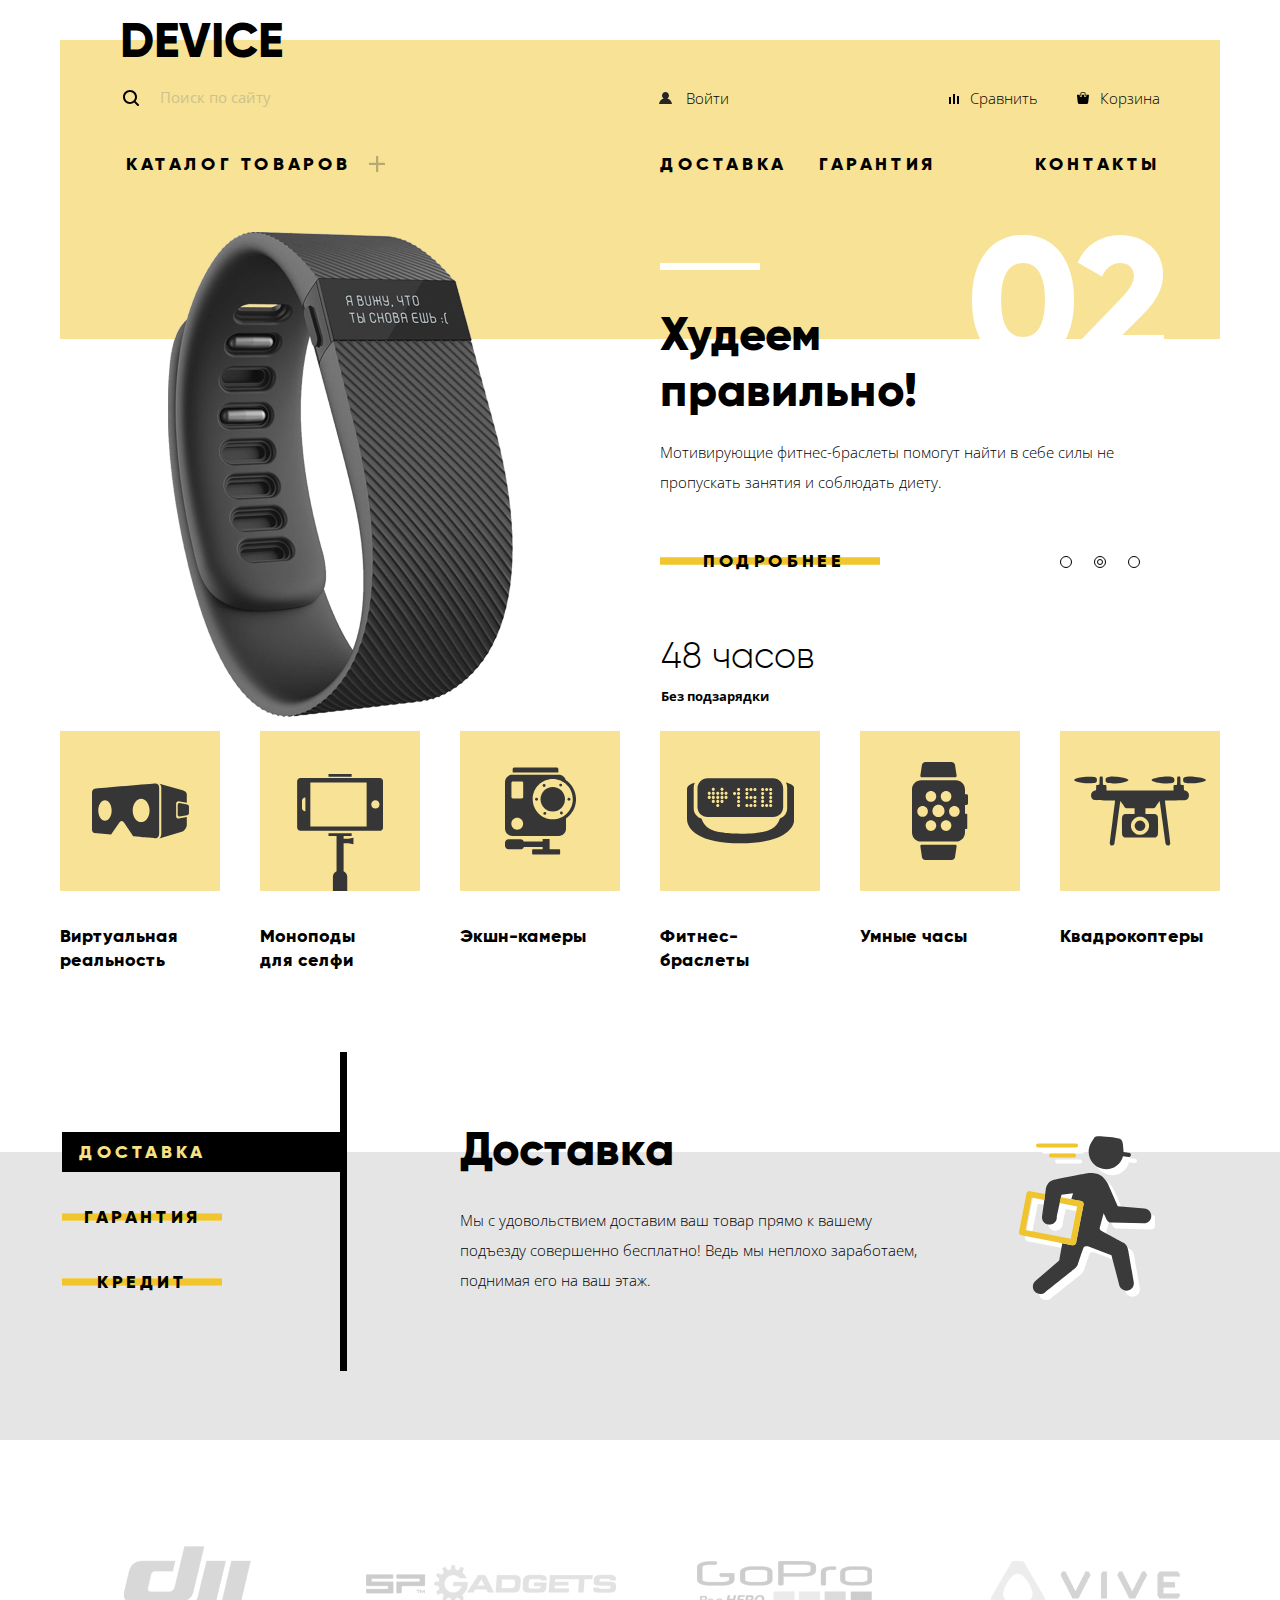
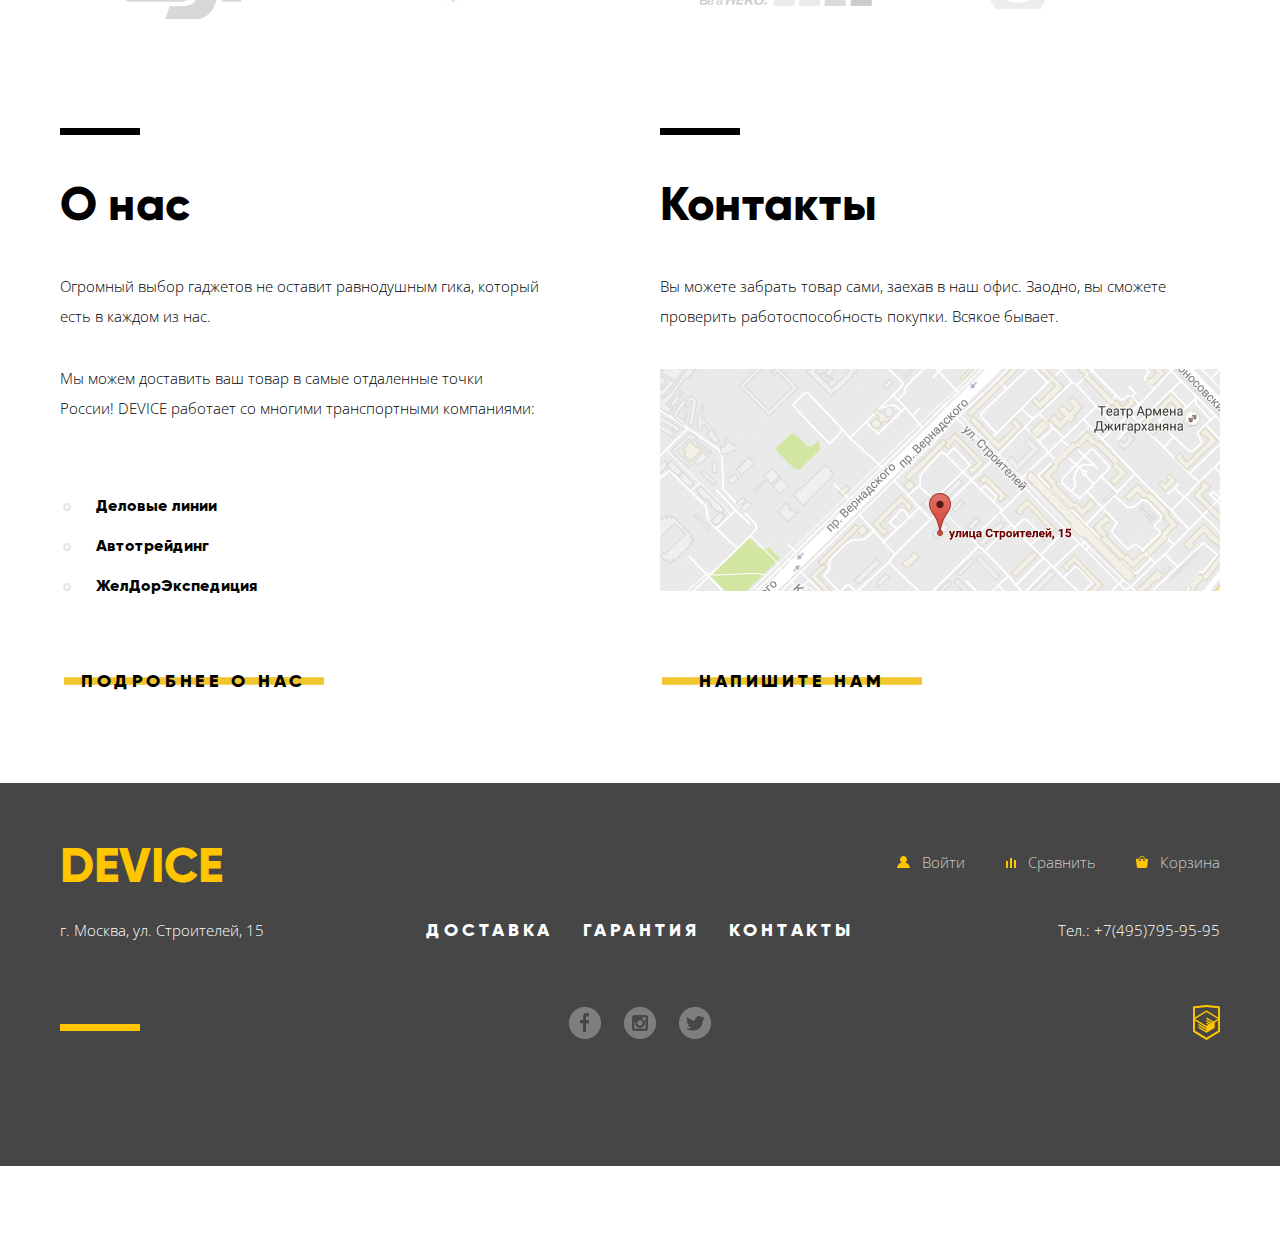
==== index.html @ 601b1e2b "." ====
<!DOCTYPE html>
<html lang="ru">
<head>
  <meta charset="UTF-8">
  <title>Device</title>
  <link href="css/normalize.css" rel="stylesheet">
  <link href="https://fonts.googleapis.com/css?family=Open+Sans:300&amp;subset=cyrillic" rel="stylesheet"> 
  <link href="css/styles.css" rel="stylesheet">
</head>
<body>
  <header class="header">
    <nav class="header-navigation" aria-label="навигация по шапке сайта">
      <span class="header-logo">
        DEVICE
      </span>
      <div class="header-navigation-wrapper">
        <form class="header__search-wrapper" action="https://echo.htmlacademy.ru" method="get">
          <label class="header__search">
            <span class="visually-hidden">Поиск по сайту</span>
            <input type="search" name="search" placeholder="Поиск по сайту">
          </label>
          <button class="header__search-button" type="submit">Найти</button>
        </form>
        <div class="header-navigation-container">
          <ul class="user-navigation">
            <li class="login-link user-link">
              <a href="#">Войти</a>
            </li>
          </ul>
          <div class="header-options-wrapper">
            <a class="compare" href="#">Сравнить</a>
            <a class="user-cart" href="#">Корзина</a>
          </div>
        </div>
      </div>
      <div class="header-options">
        <div class="header-catalog">
          <button class="header-catalog__caption">каталог товаров</button>
          <div class="header-catalog__list-wrapper">
            <ul class="header-catalog__list">
              <li class="header-catalog__item">
                <a href="#">Виртуальная реальность</a>
              </li>
              <li class="header-catalog__item">
                <a href="catalog.html">Моноподы для селфи</a>
              </li>
              <li class="header-catalog__item">
                <a href="#">Экшн-камеры</a>
              </li>
              <li class="header-catalog__item">
                <a href="#">Фитнесс-браслеты</a>
              </li>
              <li class="header-catalog__item">
                <a href="#">Умные часы</a>
              </li>
              <li class="header-catalog__item">
                <a href="#"><span class="empty-space">empty space</span></a>
              </li>
              <li class="header-catalog__item">
                <a href="#">Квадрокоптеры</a>
              </li>
            </ul>
          </div>
        </div>
        <div class="header-links-wrapper">
          <a class="delivery header-link" href="#">доставка</a>
          <div class="header-links-add-wrapper">
            <a class="warranty header-link" href="#">гарантия</a>
            <a class="header-contacts header-link" href="#">контакты</a>
          </div>
        </div>
      </div>
    </nav>
  </header>
  <main>
    <h1 class="visually-hidden">DEVICE shop</h1>
    <section class="slide-section">
      <h2 class="visually-hidden">Топ товары</h2>
      <div class="slide-wrapper slide_hidden">
        <div class="slide__image-wrapper">
          <img class="slide__image" src="img/sliders/slider-1.png" width="384" height="486" alt="селфи палка"> 
        </div>
        <div class="slide__content-wrapper">
          <span class="slide__count">01</span>
          <span class="slide__caption">Делай селфи,<br>как Бен Стиллер!</span>
          <p class="slide__description">
            Самая длинная палка для селфи доступна в нашем магазине.
            Восемь (Восемь, Карл!) метров длиной и весом всего 5 килограмм.
          </p>
          <div class="slide__buttons-wrapper">
            <div class="slide__option-button-wrapper">
              <a class="slide__option-button button" href="#">подробнее</a>
            </div>
            <div class="slide__change-buttons-wrapper">
              <button class="slide__change-button_active" type="button">
                <span class="visually-hidden">1 слайд</span>
              </button>
              <button class="slide__change-button" type="button">
                <span class="visually-hidden">2 слайд</span>
              </button>
              <button class="slide__change-button" type="button">
                <span class="visually-hidden">3 слайд</span>
              </button>
            </div>
          </div>
          <table class="slide__details">
            <tr><td>8,5 м</td><td>5 кг</td><td>Карбон</td></tr>
            <tr><th>Длина палки</th><th>Вес палки</th><th>Материал</th></tr>
          </table>
        </div>
      </div>
      <div class="slide-wrapper">
        <div class="slide__image-wrapper">
          <img class="slide__image" src="img/sliders/slider-2.png" width="345" height="485" alt="фитнесс-браслет"> 
        </div>
        <div class="slide__content-wrapper">
          <span class="slide__count">02</span>
          <span class="slide__caption">Худеем<br>правильно!</span>
          <p class="slide__description">
            Мотивирующие фитнес-браслеты помогут найти в себе силы 
            не пропускать занятия и соблюдать диету.
          </p>
          <div class="slide__buttons-wrapper">
              <div class="slide__option-button-wrapper">
                <a class="slide__option-button button" href="#">подробнее</a>
              </div>
              <div class="slide__change-buttons-wrapper">
                <button class="slide__change-button" type="button"></button>
                <button class="slide__change-button_active" type="button"></button>
                <button class="slide__change-button" type="button"></button>
              </div>
            </div>
          <table class="slide__details">
            <tr><td>48 часов</td></tr>
            <tr><th>Без подзарядки</th></tr>
          </table>
        </div>
      </div>
      <div class="slide-wrapper slide_hidden">
        <div class="slide__image-wrapper">
          <img class="slide__image" src="img/sliders/slider-3.png" width="526" height="334" alt="квадрокоптер"> 
        </div>
        <div class="slide__content-wrapper">
          <span class="slide__count">03</span>
          <span class="slide__caption">Порхает как бабочка жалит как пчела!</span>
          <p class="slide__description">
            Этот обычный, на первый взгляд, квадрокоптер оснащен 
            мощным лазером, замаскированным под стандартную камеру.
          </p>
          <div class="slide__buttons-wrapper">
            <div class="slide__option-button-wrapper">
              <a class="slide__option-button button" href="#">подробнее</a>
            </div>
            <div class="slide__change-buttons-wrapper">
              <button class="slide__change-button" type="button"></button>
              <button class="slide__change-button" type="button"></button>
              <button class="slide__change-button_active" type="button"></button>
            </div>
          </div>
          <table class="slide__details">
          <tr><td>800 м</td><td>50 м</td></tr>
          <tr><th>Дальность полета</th><th>Радиус поражения</th></tr>
          </table>
        </div>
      </div>
    </section>
    <section class="main-catalog">
      <h2 class="visually-hidden">Каталог товаров</h2>
      <ul class="main-catalog__list">
        <li class="main-catalog__item">
          <a href="#">
            <div class="main-catalog__item-wrapper">
              <img class="item__image" src="img/catalog-items/popular-1.svg" width="97" height="55" alt="VR">
            </div>
            <p class="item__description">Виртуальная реальность</p>
          </a>
        </li>
        <li class="main-catalog__item">
          <a href="#">
            <div class="main-catalog__item-wrapper">
              <img class="item__image" src="img/catalog-items/popular-2.svg" width="86" height="117" alt="Моноподы">
            </div>
            <p class="item__description">Моноподы<br>для селфи</p>
          </a>
        </li>
        <li class="main-catalog__item">
          <a href="#">
            <div class="main-catalog__item-wrapper">
              <img class="item__image" src="img/catalog-items/popular-3.svg" width="71" height="87" alt="Экшн-камеры">
            </div>
            <p class="item__description">Экшн-камеры</p>
          </a>
        </li>
        <li class="main-catalog__item">
          <a href="#">
            <div class="main-catalog__item-wrapper">
              <img class="item__image" src="img/catalog-items/popular-4.svg" width="107" height="65" alt="Фитнесс-браслеты">
            </div>
            <p class="item__description">Фитнес-браслеты</p>
          </a>
        </li>
        <li class="main-catalog__item">
          <a href="#">
            <div class="main-catalog__item-wrapper">
              <img class="item__image" src="img/catalog-items/popular-5.svg" width="56" height="98" alt="Умные часы">
            </div>
            <p class="item__description">Умные часы</p>
          </a>
        </li>
        <li class="main-catalog__item">
          <a href="#">
            <div class="main-catalog__item-wrapper">
              <img class="item__image" src="img/catalog-items/popular-6.svg" width="132" height="69" alt="Квадрокоптеры">
            </div>
            <p class="item__description">Квадрокоптеры</p>
          </a>
        </li>
      </ul>
    </section>
    <div class="service-options-wrapper">
      <div class="service-options">
        <ul class="service-options__list">
          <li>
              <button class="service-option__button service-option__button_active button" type="button">Доставка</button>
          </li>
          <li>
              <button class="service-option__button button" type="button">Гарантия</button>
          </li>
          <li>
              <button class="service-option__button button" type="button">Кредит</button>
          </li>
        </ul>
        <div class="service-option">
          <div class="service-option-text-wrapper">
            <h3>Доставка</h3>
            <p>
              Мы с удовольствием доставим ваш товар прямо к вашему подъезду совершенно бесплатно! Ведь мы неплохо заработаем, поднимая его на ваш этаж.
            </p>
          </div>
          <img class="service-option__image" src="img/icons/delivery.svg" width="136" height="164" alt="logo">
        </div>
      </div>

      <div class="service-options none">
        <ul class="service-options__list">
          <li>
              <button class="service-option__button button" type="button">Доставка</button>
          </li>
          <li>
              <button class="service-option__button service-option__button_active button" type="button">Гарантия</button>
          </li>
          <li>
              <button class="service-option__button button" type="button">Кредит</button>
          </li>
        </ul>
        <div class="service-option">
          <div class="service-option-text-wrapper">
            <h3>Гарантия</h3>
            <p>
              Если из-за возгорания купленного у нас товара у вас сгорит дом — не переживайте, мы выдадим вам новый.
              Товар, не дом, конечно же.
            </p>
          </div>
          <img class="service-option__image" src="img/icons/warranty.svg" width="171" height="194" alt="logo">
        </div>
      </div>

      <div class="service-options none">
        <ul class="service-options__list">
          <li>
              <button class="service-option__button button" type="button">Доставка</button>
          </li>
          <li>
              <button class="service-option__button button" type="button">Гарантия</button>
          </li>
          <li>
              <button class="service-option__button service-option__button_active button" type="button">Кредит</button>
          </li>
        </ul>
        <div class="service-option">
          <div class="service-option-text-wrapper">
            <h3>Кредит</h3>
            <p>
              Залезть в долговую яму стало проще! Кредитные консультанты подберут для вас наиболее выгодные 
              условия кредита. Выгодные для нашего банка, разумеется.
            </p>
          </div>
          <img class="service-option__image" src="img/icons/credit.svg" width="156" height="186" alt="logo">
        </div>
      </div>
    </div>
    <ul class="brands">
      <li class="brands__item">
        <a href="#">
          <img class="brand__image" src="img/brands/logo-1.png" width="260" height="100" alt="dji">
          <img class="brand__image_hidden" src="img/brands/dji.png" width="260" height="100" alt="dji">
        </a>
      </li>
      <li class="brands__item">
        <a href="#">
          <img class="brand__image" src="img/brands/logo-2.png" width="260" height="100" alt="spgadgets">
          <img class="brand__image_hidden" src="img/brands/spgadgets.png" width="260" height="100" alt="spgadgets">
        </a>
      </li>
      <li class="brands__item">
        <a href="#">
          <img class="brand__image" src="img/brands/logo-3.png" width="260" height="100" alt="goPro">
          <img class="brand__image_hidden" src="img/brands/gopro.png" width="260" height="100" alt="goPro">
        </a>
      </li>
      <li class="brands__item">
        <a href="#">
          <img class="brand__image" src="img/brands/logo-4.png" width="260" height="100" alt="vive">
          <img class="brand__image_hidden" src="img/brands/vive.png" width="260" height="100" alt="vive">
        </a>
      </li>
    </ul>
    <div class="section-wrapper">
      <section class="about-us">
        <h3 class="section-header">О нас</h3>
        <p>
          Огромный выбор гаджетов не оставит равнодушным гика, который есть в каждом из нас.
        </p>
        <p>
            Мы можем доставить ваш товар в самые отдаленные точки России! DEVICE работает со многими транспортными компаниями:
        </p>
        <ul class="delivery-options">
          <li>Деловые линии</li>
          <li>Автотрейдинг</li>
          <li>ЖелДорЭкспедиция</li>
        </ul>
        <a class="delivery-options__button button" href="#">подробнее о нас</a>
      </section>
      <section class="main-contacts">
        <h3 class="section-header">Контакты</h3>
        <p>
          Вы можете забрать товар сами, заехав в наш офис. Заодно, вы сможете проверить работоспособность покупки. Всякое бывает.
        </p>
        <img class="main-contacts__map" src="img/map.png" width="560" height="222" alt="Наш адрес: г.Москва, ул.Строителей 15">
        <a class="main-contacts__button button" href="#">напишите нам</a>
      </section>
    </div>
  </main>
  <footer class="footer">
    <div class="footer-wrapper">
      <div class="first-line-wrapper">
        <span class="footer-logo">
          DEVICE
        </span>
        <div class="right-block-wrapper">
          <ul class="footer__user-navigation">
              <li class="footer__login-link">
                <a href="#">
                  <svg version="1.1" id="Layer_1" xmlns="http://www.w3.org/2000/svg" xmlns:xlink="http://www.w3.org/1999/xlink" x="0px" y="0px"
                   width="13px" height="12px" viewBox="0 0 13 12" enable-background="new 0 0 13 12" xml:space="preserve">
                   <path fill="#ffc600" d="M0.032,12h12.937c-0.163-2.643-2.074-4.837-4.671-5.543C9.306,5.846,9.985,4.75,9.985,3.485
                   C9.985,1.561,8.425,0,6.5,0S3.015,1.561,3.015,3.485c0,1.264,0.68,2.361,1.688,2.972C2.106,7.163,0.194,9.357,0.032,12z"/>
                  </svg><span>Войти</span>
                </a>
              </li>
          </ul>
          <div class="footer-options-wrapper">
            <a class="footer__compare" href="#">
              <svg version="1.1" id="Layer_2" xmlns="http://www.w3.org/2000/svg" xmlns:xlink="http://www.w3.org/1999/xlink" x="0px" y="0px"
              width="10px" height="10px" viewBox="0 0 10 10" enable-background="new 0 0 10 10" xml:space="preserve">
              <rect fill="#ffc600" x="8" y="2" width="1.984" height="8"/>
              <rect fill="#ffc600" y="3" width="1.984" height="7"/>
              <rect fill="#ffc600" x="4" width="2" height="10"/>
              </svg><span>Сравнить</span>
            </a>
            <a class="footer__user-cart" href="#">
              <svg version="1.1" id="Layer_3" xmlns="http://www.w3.org/2000/svg" xmlns:xlink="http://www.w3.org/1999/xlink" x="0px" y="0px"
                width="12px" height="12px" viewBox="0 0 12 12" enable-background="new 0 0 12 12" xml:space="preserve">
                <g>
                <path fill="#ffc600" d="M11.864,3.017c-0.082-0.098-0.203-0.154-0.327-0.154H9.225V4.09c0,0.563-0.484,1.022-1.08,1.022
                c-0.594,0-1.078-0.458-1.078-1.022V2.863H4.909V4.09c0,0.563-0.485,1.022-1.08,1.022c-0.595,0-1.078-0.458-1.078-1.022V2.863H0.438
                c-0.125,0-0.243,0.056-0.327,0.154C0.028,3.115-0.012,3.245,0.003,3.375l0.776,7.134c0.015,0.806,0.642,1.455,1.411,1.455h7.595
                c0.77,0,1.396-0.649,1.411-1.455l0.776-7.134C11.987,3.245,11.946,3.115,11.864,3.017z"/>
                <path fill="#ffc600" d="M3.829,4.499c0.239,0,0.433-0.184,0.433-0.409V1.84c0-0.632,0.672-1.022,1.295-1.022h1.079
                c0.655,0,1.078,0.401,1.078,1.022v2.25c0,0.225,0.194,0.409,0.431,0.409c0.239,0,0.433-0.184,0.433-0.409V1.84
                C8.577,0.773,7.761,0,6.636,0H5.557C4.367,0,3.398,0.826,3.398,1.84v2.25C3.398,4.315,3.592,4.499,3.829,4.499z"/>
                </g>
              </svg><span>Корзина</span>
            </a>
          </div>
        </div>
      </div>
      <div class="second-line-wrapper">
        <p>
          г. Москва, ул. Строителей, 15
        </p>
        <ul class="options__list">
          <li>
            <a href="#">доставка</a>
          </li>
          <li>
            <a href="#">гарантия</a>
          </li>
          <li>
            <a href="#">контакты</a>
          </li>
        </ul>
        <span>Тел.: +7(495)795-95-95</span>
      </div>
      <div class="third-line-wrapper">
        <div class="image-line"></div>
      <div class="footer__social">
        <a class="social-icon social-icon_fb" href="https://facebook.com"><span class="visually-hidden">facebook</span></a>
        <a class="social-icon social-icon_instagram" href="https://instagram.com"><span class="visually-hidden">instagram</span></a>
        <a class="social-icon social-icon_twitter" href="https://twitter.com"><span class="visually-hidden">twitter</span></a>
      </div>
      <div class="footer__html-logo">
        <a href="https://htmlacademy.ru">
          <img src="img/icons/logo-html.png" width="27" height="35" alt="ссылка на html академию">
        </a>
      </div>
    </div>
    </div>
  </footer>
  <section class="modal-write-us">
    <h2 class="visually-hidden">Форма обратной связи</h2>
    <form class="modal" action="https://echo.htmlacademy.ru" method="post">
      <div class="modal__ident-wrapper">
        <p>
          <label for="modal__name">Ваше имя:</label><br>
          <input type="text" id="modal__name" placeholder="Имя Фамилия" name="name" pattern="[A-Za-zА-Яа-яЁё]{3,}">
        </p>
        <p>
          <label for="modal__mail">Ваше e-mail:</label><br>
          <input type="email" id="modal__mail" placeholder="email@example.com" name="e-mail" pattern="[a-z0-9._%+-]+@[a-z0-9.-]+\.[a-z]{2,3}$">
        </p>
      </div>
      <label class="textarea" for="modal__text">Текст письма:</label><br>
      <textarea id="modal__text" name="text" placeholder="В свободной форме"></textarea>
      <button class="submit-button button" type="submit">отправить</button> 
    </form>
    <button class="modal-close" type="button">Закрыть</button>
  </section>
  <section class="modal-map">
    <h2 class="visually-hidden">Карта</h2>
    <img src="img/map-big.png" width="960" height="559" alt="Наш адрес: г.Москва, ул.Строителей 15">
    <button class="modal-close" type="button">Закрыть</button>
  </section>
</body>
</html>
---- css/styles.css ----
@font-face {
  font-family: "Gilroy";
  src: url('gilroy-extrabold.woff2') format('woff2');
  font-weight: normal;
  font-style: normal;
}

@font-face {
  font-family: "Gilroy-light";
  src: local('Gilroy Light'), local('Gilroy-Light'), url('Gilroylight.woff2') format('woff2'), url('Gilroylight.woff') format('woff'), url('Gilroylight.ttf') format('truetype');
  font-weight: 300;
  font-style: normal;
}

body {
  margin: 0;
  padding: 0;
  font-family: "Open Sans", Arial, sans-serif;
  font-size: 15px;
  color: rgba(0, 0, 0, 1);
  line-height: 30px;
  font-weight: 300;
  text-align: left;
  background-color: #ffffff;
}
a {
  text-decoration: none;
  color: #000000;
}

h1, h2, h3, h4, h5, h6 {
  font-family: "Gilroy", Arial, sans-serif;
  color: #000000;
}

ul {
  list-style: none;
}

img {
  max-width: 100%;
  height: auto;
}
.header-logo {
  font-family: "Gilroy", Arial, sans-serif;
  color: #000000;
  font-size: 48px;
  line-height: 50px;
  cursor: pointer; 
}

.header-logo:hover, 
.header-logo:focus {
  opacity: 0.6;
}

.header-logo:active {
  opacity: 0.3;
}

.header__search {
  width: 315px;
  position: relative;
  padding-left: 38px;
}

.header__search::before {
  content: "";
  background-image: url("../img/icons/search.svg");
  position: absolute;
  width: 16px;
  height: 16px;
  background-repeat: no-repeat;
  top: 16px;
  left: 3px;

}

.header__search input[type="search"] {
  opacity: 0.3;
  border: none;
  background-color: transparent;
  font-family: "Open Sans", Arial, sans-serif;
  font-size: 15px;
  line-height: 30px;
  text-align: left;
}

.header__search input[type="search"]:hover {
  opacity: 0.6;
}

.header__search input[type="search"]:focus {
  opacity: 1;
}

.user-link {
  position: relative;
  padding-left: 26px;
}

.user-link::before {
  content: "";
  background-image: url("../img/icons/user.svg");
  width: 13px;
  height: 12px;
  background-repeat: no-repeat;
  position: absolute;
  top: 9px;
  left: -1px;
}


.compare {
  padding-left: 30px;
  position: relative;

}

.compare::before {
  content: "";
  background-image: url("../img/icons/compare.svg");
  position: absolute;
  width: 10px;
  height: 10px;
  background-repeat: no-repeat;
  left: 9px;
  top: 11px;
}

.user-cart {
padding-left: 30px;
position: relative;
margin-left: 16px;
}

.user-cart::before {
  content: "";
  background-image: url("../img/icons/cart.svg");
  position: absolute;
  width: 12px;
  height: 12px;
  background-repeat: no-repeat;
  left: 7px;
  top: 9px;
}

.login-link:hover,
.compare:hover,
.user-cart:hover,
.login-link:focus,
.compare:focus,
.user-cart:focus {
  opacity: 0.6;
}

.login-link:active,
.compare:active,
.user-cart:active {
  opacity: 0.3;
}

.logout-link {
  opacity: 0.3;
}

.header-catalog__caption {
  position: relative;
  cursor: pointer;
  background-color: inherit;
  border: none;
}


.header-catalog__caption::after {
  content: "";
  background-image: url("../img/icons/plus.png");
  position: absolute;
  width: 16px;
  height: 16px;
  background-repeat: no-repeat;
  right: -28px;
  bottom: 5px;
}

.header-catalog__caption,
.header-link {
  font-family: "Gilroy", Arial, sans-serif;
  font-size: 18px;
  line-height: 24px;
  text-transform: uppercase;
  letter-spacing: 0.2em;
}

.header-catalog__list {
  padding: 0 60px;
  margin: 0;
  margin-top: 18px;
  height: 110px;
  width: 550px;
  display: flex;
  flex-direction: column;
  flex-wrap: wrap;
  justify-content: flex-start;
  align-content: space-between;
  position: absolute;

}

.header-catalog__list-wrapper {
  width: 1160px;
  min-height: 160px;
  background-color: #f7e296;
  z-index: 1;
  position: absolute;
  margin-left: -60px;

  visibility: hidden; 
}


.header-catalog__item a {
  font-family: 'Open Sans', Arial, sans-serif;
  font-size: 15px;
  line-height: 36px;
}

.header-catalog__item a:hover,
.header-catalog__item a:focus {
  opacity: 0.6;
}

.header-catalog__item a:active {
  opacity: 0.3;
}

.header-catalog__caption:hover,
.header-catalog__caption:focus,
.header-link:hover,
.header-link:focus {
  opacity: 0.6;
}

.header-catalog__caption:active,
.header-link:active {
  opacity: 0.3;
}

.visually-hidden {
  position: absolute;
  clip: rect(0 0 0 0);
  width: 1px;
  height: 1px;
  margin: -1px;
}

.empty-space {
  visibility: hidden;
}



.slide__caption {
  font-family: "Gilroy", Arial, sans-serif;
  font-size: 47px;
  line-height: 56px;
}

.slide__count {
  font-family: "Gilroy", Arial, sans-serif;
  font-size: 179.2px;
  color: #ffffff;
}

.slide__details td {
  font-family: "Gilroy-light";
  font-size: 36px;
  line-height: 48px;
}

.slide__details th {
  font-family: "Open Sans", Arial, sans-serif;
  font-size: 13px;
  line-height: 20px;
}

.main-catalog__item a {
  font-family: "Gilroy";
  font-size: 18px;
  line-height: 24px;
}

.button {
  font-family: "Gilroy";
  font-size: 18px;
  line-height: 24px;
  text-transform: uppercase;
  letter-spacing: 0.2em;
  border: none;
  background-color: transparent;
}

.button:active {
  color: rgba(0, 0, 0, 0.3);
}

section h3,
.service-options h3 {
  font-size: 47px;
  line-height: 48px;
}

.delivery-options li {
  list-style-image: url("../img/icons/slider-button.png");
}

.footer {
  background-color: #464646;
  color: #ffffff;
  border-top: 1px solid #464646;
}

.footer-logo {
  font-family: "Gilroy";
  font-size: 48px;
  line-height: 48px;
  color: #ffc600;
  cursor: pointer;
}

.footer-logo:hover, 
.footer-logo:focus {
  opacity: 0.6;
}

.footer-logo:active {
  opacity: 0.3;
}

.options__list a{
  font-family: "Gilroy";
  font-size: 18px;
  line-height: 24px;
  letter-spacing: 0.2em;
  text-transform: uppercase;
  color: #ffffff;
}

.options__list li:hover,
.options__list li:focus {
  opacity: 0.6;
}

.options__list li:active {
  opacity: 0.3;
}

.social-icon_fb::before {
  content: "";
  background-image: url("../img/icons/fb.png");
  width: 32px;
  height: 32px;
  display: inline-block;
  background-repeat: no-repeat;
  opacity: 0.3;
}

.social-icon_fb:hover::before,
.social-icon_fb:focus::before {
  opacity: 0.6;
}
.social-icon_fb:active::before {
  opacity: 0.1;
}

.social-icon_instagram::before {
  content: "";
  background-image: url("../img/icons/inst.png");
  width: 32px;
  height: 32px;
  display: inline-block;
  background-repeat: no-repeat;
  opacity: 0.3;
}

.social-icon_instagram:hover::before,
.social-icon_instagram:focus::before {
  opacity: 0.6;
}
.social-icon_instagram:active::before {
  opacity: 0.1;
}

.social-icon_twitter::before {
  content: "";
  background-image: url("../img/icons/tw.png");
  width: 32px;
  height: 32px;
  display: inline-block;
  background-repeat: no-repeat;
  opacity: 0.3;
}

.social-icon_twitter:hover::before,
.social-icon_twitter:focus::before {
  opacity: 0.6;
}
.social-icon_twitter:active::before {
  opacity: 0.1;
}

.footer__html-logo img:hover,
.footer__html-logo img:focus {
  opacity: 0.6;
}
.footer__html-logo img:active {
  opacity: 0.3;
}

.modal label {
  font-family: "Gilroy";
  font-size: 18px;
  line-height: 24px;
}

.modal input {
  font-family: "Open Sans", Arial, sans-serif;
  font-size: 14px;
  font-weight: 400;
  line-height: 18px;
  background-color: #f2f2f2;
  border: none;
}

 .modal input:hover {
  background-color: #eaeaea;
}

.modal input:focus {
 background-color: #ffffff;
 border: 2px solid #f7e296;
 outline: none;
}

textarea {
  font-family: "Open Sans", Arial, sans-serif;
  font-size: 14px;
  line-height: 18px;
  font-weight: 400;
  background-color: #f2f2f2;
  width: 760px;
  min-height: 156px;
  border: none;
}

textarea:hover {
  background-color: #eaeaea;
}

textarea:focus {
  background-color: #ffffff;
  border: 2px solid #f7e296;
  outline: none;
}



.item__price {
  font-family: "Gilroy-light";
  font-size: 16px;
  line-height: 24px;
}

.option__link_active {
  font-family: "Open Sans", Arial, sans-serif;
  font-size: 14px;
  line-height: 18px;
}

.option__link {
  opacity: 0.3;
}

.option__link:hover,
.option__link:focus {
  opacity: 0.6;
}

.option__link:active {
  opacity: 1;
}


/*--------------------------------------------*/

body {
  min-width: 1200px;
  min-height: 2795px;
}

.header__search-wrapper {
  width: 441px;
  height: 45px;
  display: flex;
  justify-content: space-between;
  align-items: center;
}
.header__search input[type="search"] {
  width: 100%;
  padding-top: 8px;
  
}

.header__search:focus + .header__search-button {
  visibility: visible;
}

.header__search:focus {
  border-bottom: 2px solid black;
}

.header__search {
  flex-grow: 1;
  height: 45px;
  border-bottom: 2px solid transparent;
}

.header__search-button {
  width: 85px;
  height: 49px;
  border: 2px solid black;
  background-color: transparent;
  font: inherit;
  padding: 0;
  margin-top: -1px;
  visibility: hidden;
}


.inner-header-block {
  width: 1160px;
  background-color: #f7e296;
  min-height: 299px;
  margin: 0 auto;
  padding: 0;
  position: absolute;
  z-index: 1;
}

.header-block {
  width: 1160px;
  min-height: 299px;
  margin: 0 auto;
  padding: 0;
}



.header {
  width: 1160px;
  min-height: 299px;
  margin: 40px auto 0;
  background-color: #f7e296;
}

.catalog-header {
  min-height: 186px;
  background-color: #f7e296;
  margin: 40px auto 0;
  width: 1160px;
  
}


.header-navigation,
.inner-header-block {
  padding: 35px 60px 0 60px;
}

.header-logo {
  position: absolute;
  top: 16px;
}

.header-navigation-wrapper {
  display: flex;
  justify-content: space-between;
  align-items: center;
  margin-bottom: 29px;
}

.header-navigation-container {
  width: 500px;
  display: flex;
  justify-content: space-between;
}
.user-navigation {
  margin: 0;
  padding: 0;
  list-style: none;
  display: flex;
  min-width: 220px;
  justify-content: space-between;
}

.header-options-wrapper {
  width: 220px;
  display: flex;
  justify-content: space-between;
}

.header-options {
  display: flex;
  justify-content: space-between;
}

.header-links-wrapper {
  display: flex;
  justify-content: space-between;
  flex-basis: 500px;
  align-items: center;
}

.header-links-add-wrapper {
  flex-basis: 341px;
  display: flex;
  justify-content: space-between;
  align-items: center;
}


/* SLIDER---------------------------------------------*/

.slide-section {
  min-height: 500px;
  position: relative;
  top: -107px;
}

.slide-wrapper {
  display: flex;
  width: 1160px;
  margin: 0 auto;
  justify-content: space-between;
  align-items: center;
  margin-bottom: 89px;
}

.slide__image-wrapper {
  width: 560px;
  display: flex;
}

.slide__image {
  margin: 0 auto;
}

.slide__content-wrapper {
  width: 560px;
  padding-right: 80px;
  box-sizing: border-box;
  position: relative;
  margin-top: 71px;
}

.slide__count {
  position: absolute;
  top: -19px;
  right: 50px;
/*   z-index: -1; */
}

.slide__content-wrapper::before {
  content: "";
  background: #ffffff;
  width: 100px;
  height: 7px;
  position: absolute;
  margin-bottom: 10px;
  top: -43px;
}

.slide__caption {
  z-index: 2;
}

.slide__description {
  margin-top: 19px;
  margin-bottom: 49px;
}

.slide__details {
  margin-top: 55px;
  margin-bottom: 4px;
  border-collapse: collapse;
}

.slide__details th:nth-child(3) {
  padding-left: 3px;
}

.slide__details tr:last-child {
 height: 29px;
}

tr td:first-child,
tr th:first-child {
  width: 157px;
}

tr td:nth-child(2),
tr th:nth-child(2) {
  width: 137px;
}

.button::before {
  content: "";
  display: block;
  height: 6px;
  background-color: #f0c52e;
  position: absolute;
  top: 50%;
  transform: translateY(-50%);
  z-index: -1;
  border-bottom: 1px solid #f4d361;
  border-top: 1px solid #f4d361;
}

.slide__option-button::before {
  width: 220px;
}

.button:hover::before,
.button:focus::before,
.button:active::before {
  border: none;
  height: 40px;
}

.slide__option-button {
  position: relative; 
  padding-left: 43px;
  padding-right: 43px;
} 

.slide__change-button {
  border-radius: 6px;
  width: 12px;
  height: 12px;
  border: 1px solid black;
  background-color: inherit;
  padding: 0;
  position: relative;
  margin-left: 18px;
}

.slide__change-button_active {
  border-radius: 6px;
  width: 12px;
  height: 12px;
  border: 1px solid black;
  background-color: inherit;
  padding: 0;
  position: relative;
  margin-left: 18px;
}

.slide__change-button_active::before {
  content: "";
  display: block;
  border-radius: 50%;
  width: 4px;
  height: 4px;
  border: 1px solid black;
  background-color: inherit;
  position: absolute;
  top: 2px;
  left: 2px;
}

.slide__buttons-wrapper {
  width: 480px;
  display: flex;
  justify-content: space-between;
} 

.slide_hidden {
  display: none;
}

/*------------------------END OF A SLIDER--------------------------------*/

.main-catalog__list {
  width: 1160px;
  min-height: 250px;
  margin: 0 auto;
  padding: 0;
  margin-top: -108px;
  display: flex;
  justify-content: space-between;
}

.main-catalog__item {
  width: 160px;
}

.main-catalog__item-wrapper {
  width: 160px;
  height: 160px;
  background-color: #f7e296;
  display: flex;
  margin: auto;
}

.item__image {
  margin: 0 auto;
}

.main-catalog__item:nth-child(2) .item__image {
  margin-top: auto;
}

.item__description {
  margin: 0;
  padding: 0;
  margin-top: 33px;
}

.main-catalog__item:hover .main-catalog__item-wrapper {
  background-color: #f0c52e;
}

.main-catalog__item:active .item__image {
  opacity: 0.3;
}

.main-catalog__item:active .item__description {
  opacity: 0.3;
}

/*------------------------delivery warranty credit--------------------*/

.service-options-wrapper::before {
  content: "";
  background-color: #e5e5e5;
  height: 288px;
  width: 100%;
  position: absolute;
  z-index: -1;
  top: 27px;
}

.service-options-wrapper {
  position: relative;
  margin-top: 144px;
}

.service-options {
  width: 1160px;
  min-height: 200px;
  margin: 0 auto;
  display: flex;
  justify-content: space-between;
}

.none {
  display: none;
}

.service-options__list {
  list-style: none;
  margin: 0;
  padding: 0;
  display: flex;
  flex-direction: column;
  align-items: center;
  padding-left: 13px;
  margin-top: 12px;
  position: relative;
}

.service-options__list::after {
  content: "";
  width: 7px;
  height: 319px;
  background-color: black;
  position: absolute;
  top: -85px;
  right: -135px;
}

.service-options__list li {
  margin-bottom: 35px;
}

.service-option-text-wrapper {
  width: 460px;
}

.service-option-text-wrapper p,
.service-option-text-wrapper h3 {
  margin: 0;
  padding: 0;
}
.service-option-text-wrapper p {
  margin-top: 32px;
}

.service-option__button {
  position: relative;
}

.service-option__button::before {
  width: 160px;
  top: 50%;
  left: 50%;
  margin-right: -50%;
  transform: translate(-50%, -50%);
}

.service-option__button:active::before {
  width: 278px;
  height: 40px;
  background-color: black;
  margin-left: 59px;
  border: none;
}

.service-option__button:active {
  color: #f7e184;
}

.service-option__button_active {
  color: #f7e184;
  
}
.service-option__button_active::before {
  top: 50%;
  left: 50%;
  margin-right: -50%;
  transform: translate(-50%, -50%);
  width: 278px;
  height: 40px;
  background-color: black;
  margin-left: 59px;
  border: none;
}

.service-option {
  display: flex;
  width: 760px;
  justify-content: space-between;
}

.service-option__image {
  margin-right: 65px;
  margin-top: -20px;
}

/*----------------------BRANDS IMG----------------------*/

.brands {
  width: 1160px;
  display: flex;
  justify-content: space-between;
  margin: 0 auto;
  padding: 0;
  margin-top: 202px;
  list-style: none;
}

.brands__item {
  width: 260px;
}

.brands__item a {
  display: block;
  position: relative;
}

.brand__image_hidden {
  position: absolute;
  top: 0;
  left: 0;
  opacity: 0;
}

.brands__item a:hover .brand__image_hidden {
  opacity: 1;
}

/*------------------------almost footer---------------*/

.section-wrapper {
  width: 1160px;
  margin: 0 auto;
  display: flex;
  justify-content: space-between;
  margin-top: 137px;
  min-height: 513px;
  margin-bottom: 90px;
}

.about-us {
  width: 480px;
  display: flex;
  flex-direction: column;
}

.main-contacts {
  width: 560px;
  display: flex;
  flex-direction: column;
}

.section-header {
  position: relative;
  margin: 0;
  padding: 0;
  margin-bottom: 43px;
}

.section-header::before {
  content: "";
  width: 80px;
  height: 7px;
  background-color: black;
  position: absolute;
  top: -52px;
}

.section-wrapper p {
  margin: 0;
  padding: 0;
  padding-bottom: 32px;
}

.delivery-options {
  margin: 0;
  padding: 0;
  font-family: "Gilroy", Arial, sans-serif;
  font-size: 16px;
  line-height: 40px;
  margin-top: 31px;
  margin-left: 18px;
}

.delivery-options li {
  padding-left: 18px;
}

.main-contacts__map {
  margin-top: 6px;
}

.delivery-options__button,
.main-contacts__button {
  position: relative;
  margin-top: auto;
  align-self: flex-start;
}

.delivery-options__button {
  left: 21px;
}

.main-contacts__button {
  left: 39px;
}

.delivery-options__button::before,
.main-contacts__button::before {
  width: 260px;
  top: 50%;
  left: 50%;
  transform: translate(-50%, -50%);
}


/*----------------------FOOTER------------------------*/


.footer-wrapper {
  width: 1160px;
  min-height: 324px;
  margin: 0 auto;
}

.first-line-wrapper {
  display: flex;
  justify-content: space-between;
  align-items: center;
  margin-top: 58px;
}

.right-block-wrapper {
  display: flex;
  min-width: 323px;
  justify-content: space-between;
  margin-bottom: 9px;
}

.footer__user-navigation {
  display: flex;
  margin: 0;
  padding: 0;
}

.footer-options-wrapper {
  min-width: 214px;
  display: flex;
}

.footer__compare {
  margin-left: 40px;
}

.footer__user-cart {
  margin-left: 40px;
}

.footer__compare span,
.footer__user-cart span,
.footer__login-link span {
  color: #ffffff;
  opacity: 0.7;
}

.footer__compare:hover span,
.footer__user-cart:hover span,
.footer__login-link:hover span,
.footer__compare:focus span,
.footer__user-cart:focus span,
.footer__login-link:focus span {
  opacity: 1;
}

.footer__login-link:hover svg,
.footer__user-cart:hover svg,
.footer__compare:hover svg,
.footer__login-link:focus svg,
.footer__user-cart:focus svg,
.footer__compare:focus svg {
  opacity: 0.6;
}

.footer__compare:active span,
.footer__user-cart:active span,
.footer__login-link:active span,
.footer__login-link:active svg,
.footer__user-cart:active svg,
.footer__compare:active svg {
  opacity: 0.3;
}

.right-block-wrapper span {
  margin-left: 12px;
}

.second-line-wrapper {
  display: flex;
  justify-content: space-between;
  margin-top: 25px;
}

.options__list {
  min-width: 428px;
  display: flex;
  justify-content: space-between;
  flex-wrap: wrap;
  list-style: none;
  margin: 0;
  padding: 0;
}

.second-line-wrapper p,
.second-line-wrapper span {
  margin: 0;
  padding: 0;
  min-width: 260px;
}

.second-line-wrapper span {
  text-align: right;
}

.third-line-wrapper {
  display: flex;
  justify-content: space-between;
  align-items: center;
  margin-top: 60px;
}

.image-line {
  width: 80px;
  height: 7px;
  background-color: #ffc600;
}

.footer__social {
  min-width: 142px;
  display: flex;
  justify-content: space-between;
}

.footer__html-logo {
  min-width: 80px;
  display: flex;
}

.footer__html-logo a {
  margin-left: auto;
}

/*------------------------MODAL---------------------*/

.modal-write-us {
  position: fixed;
  box-shadow: 0 10px 20px rgba(0, 0, 0, 0.2);
  top: 50%;
  left: 50%;
  transform: translate(-50%, -50%);
  width: 760px;
  background-color: #ffffff;
  padding: 100px;
  display: none;
}

.modal-close {
  width: 55px;
  height: 55px;
  font-size: 0;
  background-color: #f0c52e;
  opacity: 0.5;
  border: 0;
  border-radius: 50%;
  position: absolute;
  top: 22px;
  right: 22px;
  cursor: pointer;
}

.modal-close:hover,
.modal-close:focus {
  opacity: 1;
}

.modal-close:active {
  opacity: 0.3;  
}

.modal-close::before,
.modal-close::after {
  content: "";
  width: 27px;
  height: 2px;
  background-color: #ffffff;
  position: absolute;
  right: 14px;
  top: 27px;
}

.modal-close::before {
  transform: rotate(45deg);
}

.modal-close::after {
  transform: rotate(-45deg);
}

.modal input[type="text"],
.modal input[type="email"] {
  width: 360px;
  height: 50px;
/*   border: none; */
  box-sizing: border-box;
  padding: 16px 20px;
}

.modal__ident-wrapper {
  display: flex;
  justify-content: space-between;
  flex-direction: row;
  margin-bottom: 36px;
}

.modal__ident-wrapper p {
  margin: 0;
  padding: 0;
}

.modal__ident-wrapper input,
.modal textarea {
  margin-top: 10px;
}

.modal textarea {
  box-sizing: border-box;
  padding: 16px 20px;
}

.submit-button {
  position: relative;
  left: 28px;
  margin-top: 43px;
}

.submit-button::before {
  width: 200px;
  top: 50%;
  left: 50%;
  transform: translate(-50%, -50%);
}

/*--------------------MODAL MAP-------------------------*/

.modal-map {
  padding: 0;
  margin: 0;
  position: fixed;
  box-shadow: 0 10px 20px rgba(0, 0, 0, 0.2);
  top: 50%;
  left: 50%;
  transform: translate(-50%, -50%);
  background-color: #ffffff;

  display: none;
}





/*---------------------catalog page-------------------*/

.site-navigation-wrapper {
  display: flex;
  width: 1160px;
  flex-direction: column;
  margin: 0 auto;
  padding: 37px 60px 38px 60px;
  box-sizing: border-box;
}

.main-block-caption {
  font-size: 47px;
  line-height: 48px;
  margin: 0;
  padding: 0;
  margin-bottom: 16px;
}

.breadcrumbs {
  font-size: 14px;
  line-height: 24px;
  display: flex;
  align-items: center;
  margin: 0;
  padding: 0;
}

.breadcrumbs svg {
  margin: 17px;
}

.breadcrumbs li {
  display: flex;
  align-items: center;
}

.filter-block {
  margin: 0;
  padding: 0;
  display: flex;
  flex-direction: column;
}

.card-block {
  box-sizing: border-box;
  background-color: #ffffff;
  padding-top: 68px;
  padding-right: 20px;
  padding-left: 72px;
  padding-bottom: 77px;
}

fieldset {
  margin: 0;
  padding: 0;
  border: none;
}



.caption-wrapper h3,
.sort-type-caption {
  font-family: "Gilroy";
  font-size: 16px;
  line-height: 24px;
  text-transform: uppercase;
  letter-spacing: 0.2em;
  margin: 0;
  padding: 0;
}

.filter-block__caption,
.card figcaption {
  font-family: "Gilroy";
  font-size: 18px;
  line-height: 24px;
}

.filter-block__caption {
  position: relative;
  margin-bottom: 22px;
  margin-top: 81px;
}

.filter-block__caption::before {
  content: "";
  width: 201px;
  height: 2px;
  background-color: #000000;
  position: absolute;
  top: -13px;
}

.filter-block__options,
.option__bt {
  list-style: none;
  margin: 0;
  padding: 0;
  font-size: 14px;
  line-height: 40px;
}

input[type="checkbox"]:checked + label::before {
  content: "";
  background-image: url("../img/icons/checkbox-on.png");
  width: 27px;
  height: 23px;
  background-repeat: no-repeat;
  position: absolute;
  top: -2px;
  left: -40px;
}

input[type="checkbox"] + label:hover::before,
input[type="checkbox"] + label:focus::before {
  opacity: 0.6;
}

input[type="checkbox"] + label:active::before {
  opacity: 1;
}

input[type="checkbox"] + label::before {
  content: "";
  background-image: url("../img/icons/checkbox-off.png");
  width: 23px;
  height: 23px;
  background-repeat: no-repeat;
  position: absolute;
  top: -2px;
  left: -40px;
}

input[type="checkbox"]:focus + label::before {
  outline-color: rgb(77, 144, 254);
  outline-width: 5px;
  outline-style: auto;
}

input[type="radio"]:checked + label::before {
  content: "";
  background-image: url("../img/icons/radio-on.png");
  width: 25px;
  height: 25px;
  background-repeat: no-repeat;
  position: absolute;
  top: -4px;
  left: -40px;
}

input[type="radio"]:checked + label:hover::before,
input[type="radio"]:checked + label:focus::before {
  opacity: 0.6;
}

input[type="radio"]:checked + label:active::before {
  opacity: 1;
}

input[type="radio"] + label::before {
  content: "";
  background-image: url("../img/icons/radio-off.png");
  width: 25px;
  height: 25px;
  background-repeat: no-repeat;
  position: absolute;
  top: -4px;
  left: -40px;
}

input[type="radio"] + label:hover::before,
input[type="radio"] + label:focus::before {
  opacity: 0.6;
}

input[type="radio"] + label:active::before {
  opacity: 1;
}

input[type="radio"]:focus + label::before {
  outline-color: rgb(77, 144, 254);
  outline-width: 5px;
  outline-style: auto;
}

.bt__input {
  position: relative;
  margin-left: 39px;
}

.filter-block__options {
  margin-left: 38px;
}

.filter-block__option label {
  position: relative;
}

.filter-block__options {
  margin-top: -4px;
}

.sort-type {
  display: flex;
  width: 832px;
  align-items: center;
  min-height: 70px;
  background-color: #ebebeb;
}

.sort-type__option {
  display: flex;
  margin: 0;
  padding: 0;
}

.line-wrapper {
  display: flex;
  min-height: 70px;
  background: linear-gradient(to left, #eeeeee 50%, #dbdbdb 50%);
}

.main-content-wrapper {
  display: flex;
  background: linear-gradient(to right, #eeeeee 50%, #ffffff 50%);
}

.cards ul {
  width: 760px;
  display: flex;
  flex-wrap: wrap;
  flex-direction: row;
  justify-content: space-between;
}

.cards ul,
.cards figure {
  margin: 0;
  padding: 0;
}

.price-range {
  display: flex;
  flex-direction: column;
}


.option__bt {
  display: flex;
  margin-top: -3px;
  flex-direction: column;
}


.filter__button {
  position: relative;
  z-index: 1;
  margin-left: 34px;
}

.filter__button::before {
  width: 200px;
  left: -38px;

}

.filter {
  width: 268px;
  margin-left: auto;
}

.pin-wrapper {
  display: flex;
  width: 135px;
  justify-content: space-between;
  min-height: 25px;
  align-items: center;
}

.pin {
  width: 20px;
  height: 20px;
  border-radius: 50%;
  background-color: #ffffff;
  box-shadow: 0 2px #dadada;
  position: relative;
}

.pin-1::before,
.pin-2::before {
  content: "";
  display: block;
  width: 4px;
  height: 4px;
  border-radius: 50%;
  background-color: #ababab;
  top: 50%;
  left: 50%;
  transform: translate(-50%, -50%);
  position: absolute;
}

.pin-1::after {
  content: "";
  width: 93px;
  height: 2px;
  background-color: #91c92f;
  position: absolute;
  top: 10px;
  left: 20px;
}

.pin-2::after {
  content: "";
  width: 73px;
  height: 2px;
  background-color: #dbdbdb;
  position: absolute;
  top: 10px;
  left: 20px;
}

.pin-1 { 
  margin-right: 89px;
}

.price-range__image span {
  font-family: "Gilroy-light";
  font-size: 14px;
  line-height: 24px;
  color: black;
  opacity: 0.2;
  margin-right: 62px;
}

.pin:active {
  width: 22px;
  height: 22px;
}

.filter__section {
  margin-top: 40px;
}

.center {
  width: 1100px;
  margin: 0 auto;
  padding-left: 60px;
  display: flex;
  align-items: flex-start;
  justify-content: space-between;
}

.bt__fieldset {
  margin-top: 43px;
  margin-bottom: 36px;
}

.sort-type-caption {
  margin-left: 73px;
  margin-right: 27px;
}

.sort-order a:last-child {
  margin-left: 16px;
}

.sort-type__option li {
  margin-left: 28px;
}

.sort-order {
  margin-left: auto;
}

.sort {
  opacity: 0.2;
}

.sort:hover,
.sort:focus {
  opacity: 0.4;
}

.sort_active,
.sort:active {
  opacity: 1;
}



.caption-wrapper {
  margin-top: 23px;
}

.card__image {
  margin-bottom: 24px;
}

.card-description-wrapper {
  display: flex;
  justify-content: space-between;
  flex-direction: row;
}

.card__cart-button {
  position: absolute;
  z-index: 1;
  top: 178px;
  left: 115px;
  visibility: hidden;
}

.card__cart-button::before {
  width: 200px;
  left: -38px;
}

.card {
  position: relative;
  margin-bottom: 45px;
  cursor: pointer;
}

.card__compare-button {
  font-family: "Open Sans", Arial, sans-serif;
  font-size: 13px;
  line-height: 20px;
  background-color: transparent;
  border: none;
  opacity: 0.5;
  position: absolute;
  top: 215px;
  left: 105px;
  visibility: hidden;
}

.card__compare-button:hover,
.card__compare-button:focus {
  opacity: 1;
}

.card__compare-button:active {
  opacity: 0.2;
}

.card:hover a {
  visibility: visible;
}

.pagination {
  background-color: #ebebeb;
  display: flex;
  justify-content: space-between;
  align-items: center;
  width: 760px;
  min-height: 70px;
  margin-top: -10px;
}

.pagination ul {
  margin: 0;
  padding: 0;
  display: flex;
  justify-content: space-around;
  min-width: 120px;
}

.pagination ul,
.pagination button {
  font-family: "Gilroy";
  font-size: 16px;
  line-height: 24px;
  letter-spacing: 0.2em;
  text-transform: uppercase;
  background-color: inherit;
  border: none;
  padding-left: 30px;
  padding-right: 30px;
}
.pagination__item:hover,
.pagination__item:focus {
  opacity: 0.6;
}

.pagination__item {
  opacity: 0.3;
}

.pagination__item_active,
.pagination__item:active {
  opacity: 1;
}

.pagination button {
  width: 137px;
  height: 70px;
}

.pagination button:hover,
.pagination button:focus,
.pagination button:active {
  background-color: #d9d9d9;
}

.pagination button:active {
  color: rgba(0, 0, 0, 0.3);
}

.footer__user-link a,
.footer__logout-link a {
  color: #ffffff;
}

.footer__logout-link {
  margin-left: 21px;
  margin-right: 2px;
  opacity: 0.3;
}
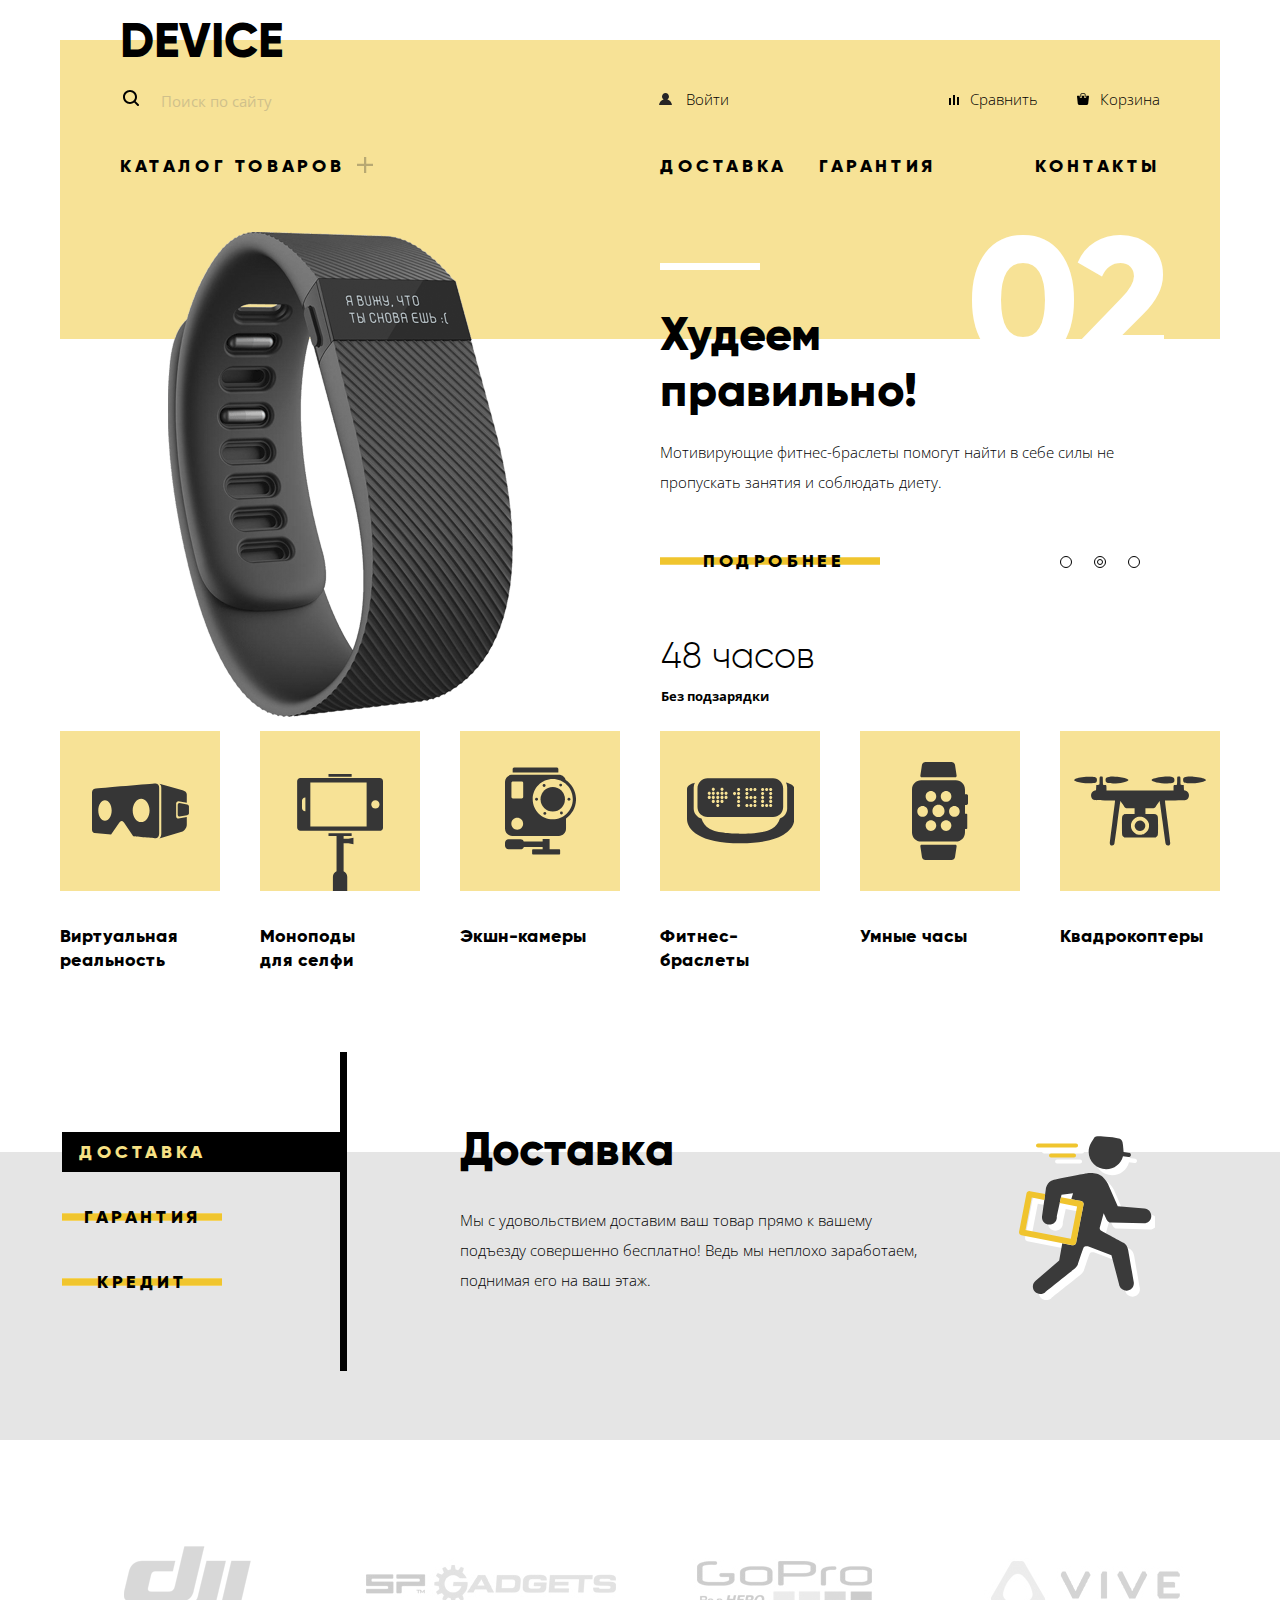
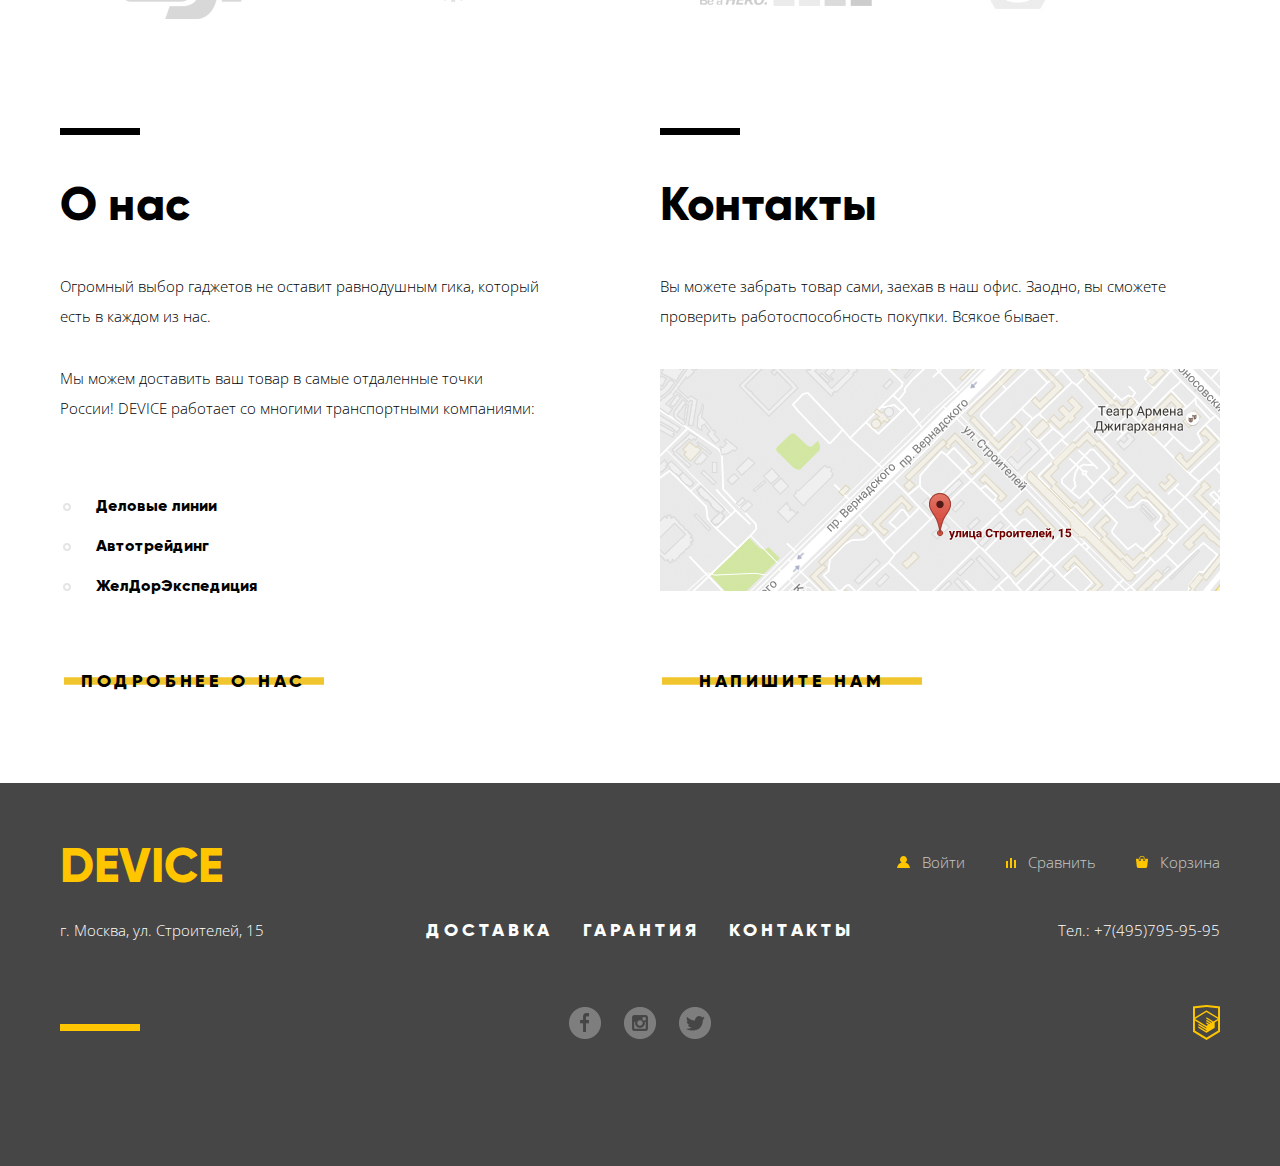
==== commit fe693c12: "небольшие доработки" ====
--- a/index.html
+++ b/index.html
@@ -15,10 +15,10 @@
       </span>
       <div class="header-navigation-wrapper">
         <form class="header__search-wrapper" action="https://echo.htmlacademy.ru" method="get">
-          <label class="header__search">
+          <label class="header__search" for="search">
             <span class="visually-hidden">Поиск по сайту</span>
-            <input type="search" name="search" placeholder="Поиск по сайту">
           </label>
+          <input type="search" name="search" id="search" placeholder="Поиск по сайту">
           <button class="header__search-button" type="submit">Найти</button>
         </form>
         <div class="header-navigation-container">
@@ -423,7 +423,7 @@
       <div class="modal__ident-wrapper">
         <p>
           <label for="modal__name">Ваше имя:</label><br>
-          <input type="text" id="modal__name" placeholder="Имя Фамилия" name="name" pattern="[A-Za-zА-Яа-яЁё]{3,}">
+          <input type="text" id="modal__name" placeholder="Имя Фамилия" name="name" pattern="[A-Za-zА-Яа-яЁё ]{3,}">
         </p>
         <p>
           <label for="modal__mail">Ваше e-mail:</label><br>
--- a/css/styles.css
+++ b/css/styles.css
@@ -59,9 +59,21 @@
 }
 
 .header__search {
-  width: 315px;
-  position: relative;
-  padding-left: 38px;
+/*   width: 315px; */
+  position: relative;
+  flex-grow: 1;
+  height: 45px;
+  border-bottom: 2px solid transparent;
+  position: absolute;
+}
+
+.header__search-wrapper {
+  width: 441px;
+  height: 45px;
+  display: flex;
+  justify-content: space-between;
+  align-items: center;
+  position: relative;
 }
 
 .header__search::before {
@@ -76,7 +88,7 @@
 
 }
 
-.header__search input[type="search"] {
+.header__search-wrapper input[type="search"] {
   opacity: 0.3;
   border: none;
   background-color: transparent;
@@ -84,14 +96,51 @@
   font-size: 15px;
   line-height: 30px;
   text-align: left;
-}
-
-.header__search input[type="search"]:hover {
+  flex-grow: 1;
+  padding-top: 8px;
+  margin-left: 39px;
+  padding-right: 10px;
+}
+
+.header__search-wrapper input[type="search"]:hover {
   opacity: 0.6;
 }
 
-.header__search input[type="search"]:focus {
+.header__search-wrapper input[type="search"]:focus {
   opacity: 1;
+}
+
+.header__search-wrapper:hover .header__search-button {
+  visibility: visible;
+}
+
+.header__search-wrapper {
+  border-bottom: 2px solid transparent;
+}
+
+.header__search-wrapper:hover  {
+  border-bottom: 2px solid black;
+}
+
+.header__search-button {
+  width: 85px;
+  height: 49px;
+  border: 2px solid black;
+  background-color: transparent;
+  font: inherit;
+  padding: 0;
+  visibility: hidden;
+  flex-grow: 0;
+}
+
+.header__search-button:hover,
+.header__search-button:focus {
+  background-color: #000000;
+  color: #ffffff;
+}
+
+.header__search-button:active {
+  color: rgba(255, 255, 255, 0.3);
 }
 
 .user-link {
@@ -169,6 +218,7 @@
   cursor: pointer;
   background-color: inherit;
   border: none;
+  padding: 0;
 }
 
 
@@ -438,8 +488,13 @@
 
 .modal input:focus {
  background-color: #ffffff;
- border: 2px solid #f7e296;
- outline: none;
+ outline: 2px solid #f7e296;
+ border: none;
+}
+
+.modal input:invalid {
+  background-color: rgba(237, 181, 181, 0.5);
+  outline: none;
 }
 
 textarea {
@@ -459,8 +514,8 @@
 
 textarea:focus {
   background-color: #ffffff;
-  border: 2px solid #f7e296;
-  outline: none;
+  outline: 2px solid #f7e296;
+  border: none;
 }
 
 
@@ -495,47 +550,7 @@
 
 body {
   min-width: 1200px;
-  min-height: 2795px;
-}
-
-.header__search-wrapper {
-  width: 441px;
-  height: 45px;
-  display: flex;
-  justify-content: space-between;
-  align-items: center;
-}
-.header__search input[type="search"] {
-  width: 100%;
-  padding-top: 8px;
-  
-}
-
-.header__search:focus + .header__search-button {
-  visibility: visible;
-}
-
-.header__search:focus {
-  border-bottom: 2px solid black;
-}
-
-.header__search {
-  flex-grow: 1;
-  height: 45px;
-  border-bottom: 2px solid transparent;
-}
-
-.header__search-button {
-  width: 85px;
-  height: 49px;
-  border: 2px solid black;
-  background-color: transparent;
-  font: inherit;
-  padding: 0;
-  margin-top: -1px;
-  visibility: hidden;
-}
-
+}
 
 .inner-header-block {
   width: 1160px;
@@ -1390,8 +1405,6 @@
   border: none;
 }
 
-
-
 .caption-wrapper h3,
 .sort-type-caption {
   font-family: "Gilroy";
@@ -1445,12 +1458,12 @@
   left: -40px;
 }
 
-input[type="checkbox"] + label:hover::before,
-input[type="checkbox"] + label:focus::before {
+input[type="checkbox"]:not(:disabled) + label:hover::before,
+input[type="checkbox"]:not(:disabled) + label:focus::before {
   opacity: 0.6;
 }
 
-input[type="checkbox"] + label:active::before {
+input[type="checkbox"]:not(:disabled) + label:active::before {
   opacity: 1;
 }
 
@@ -1482,15 +1495,6 @@
   left: -40px;
 }
 
-input[type="radio"]:checked + label:hover::before,
-input[type="radio"]:checked + label:focus::before {
-  opacity: 0.6;
-}
-
-input[type="radio"]:checked + label:active::before {
-  opacity: 1;
-}
-
 input[type="radio"] + label::before {
   content: "";
   background-image: url("../img/icons/radio-off.png");
@@ -1502,12 +1506,12 @@
   left: -40px;
 }
 
-input[type="radio"] + label:hover::before,
-input[type="radio"] + label:focus::before {
+input[type="radio"]:not(:disabled) + label:hover::before,
+input[type="radio"]:not(:disabled) + label:focus::before {
   opacity: 0.6;
 }
 
-input[type="radio"] + label:active::before {
+input[type="radio"]:not(:disabled) + label:active::before {
   opacity: 1;
 }
 
@@ -1517,6 +1521,10 @@
   outline-style: auto;
 }
 
+input:disabled + label {
+  opacity: 0.25;
+}
+
 .bt__input {
   position: relative;
   margin-left: 39px;
@@ -1555,7 +1563,6 @@
 }
 
 .main-content-wrapper {
-  display: flex;
   background: linear-gradient(to right, #eeeeee 50%, #ffffff 50%);
 }
 
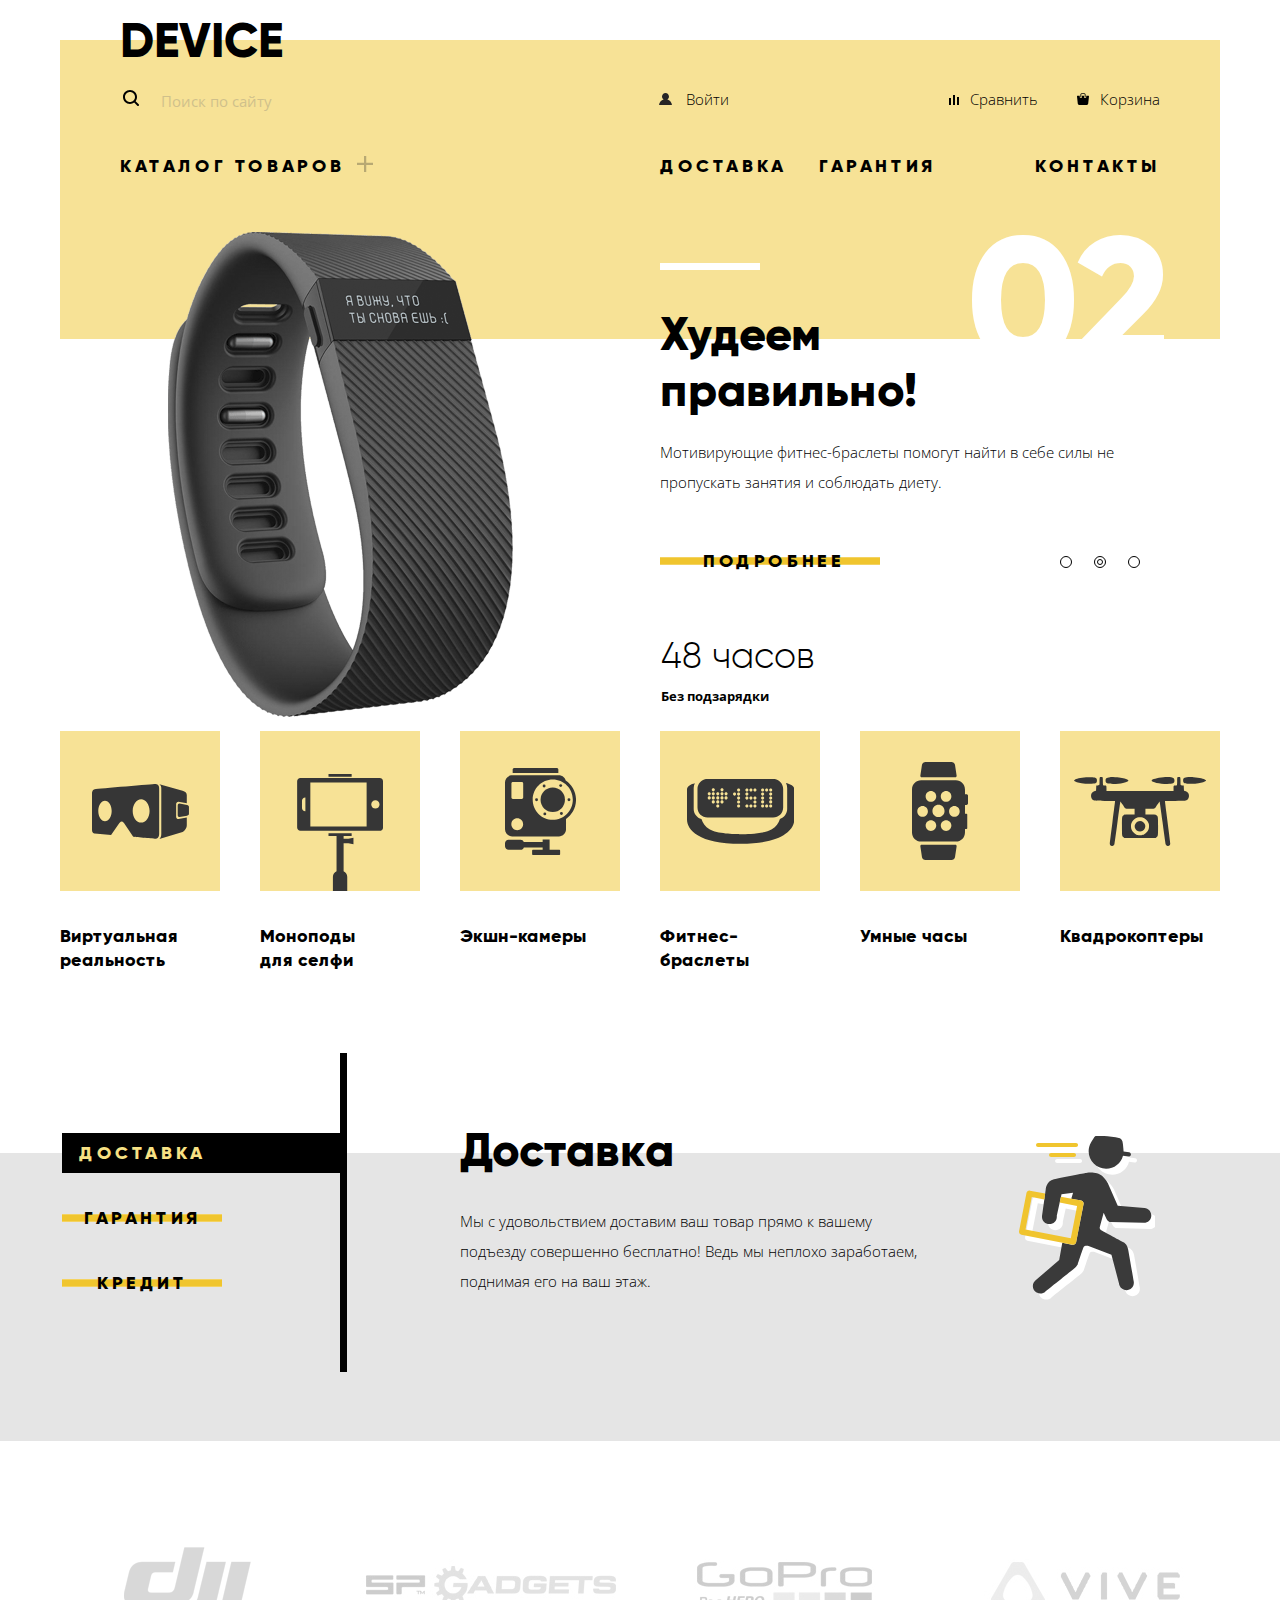
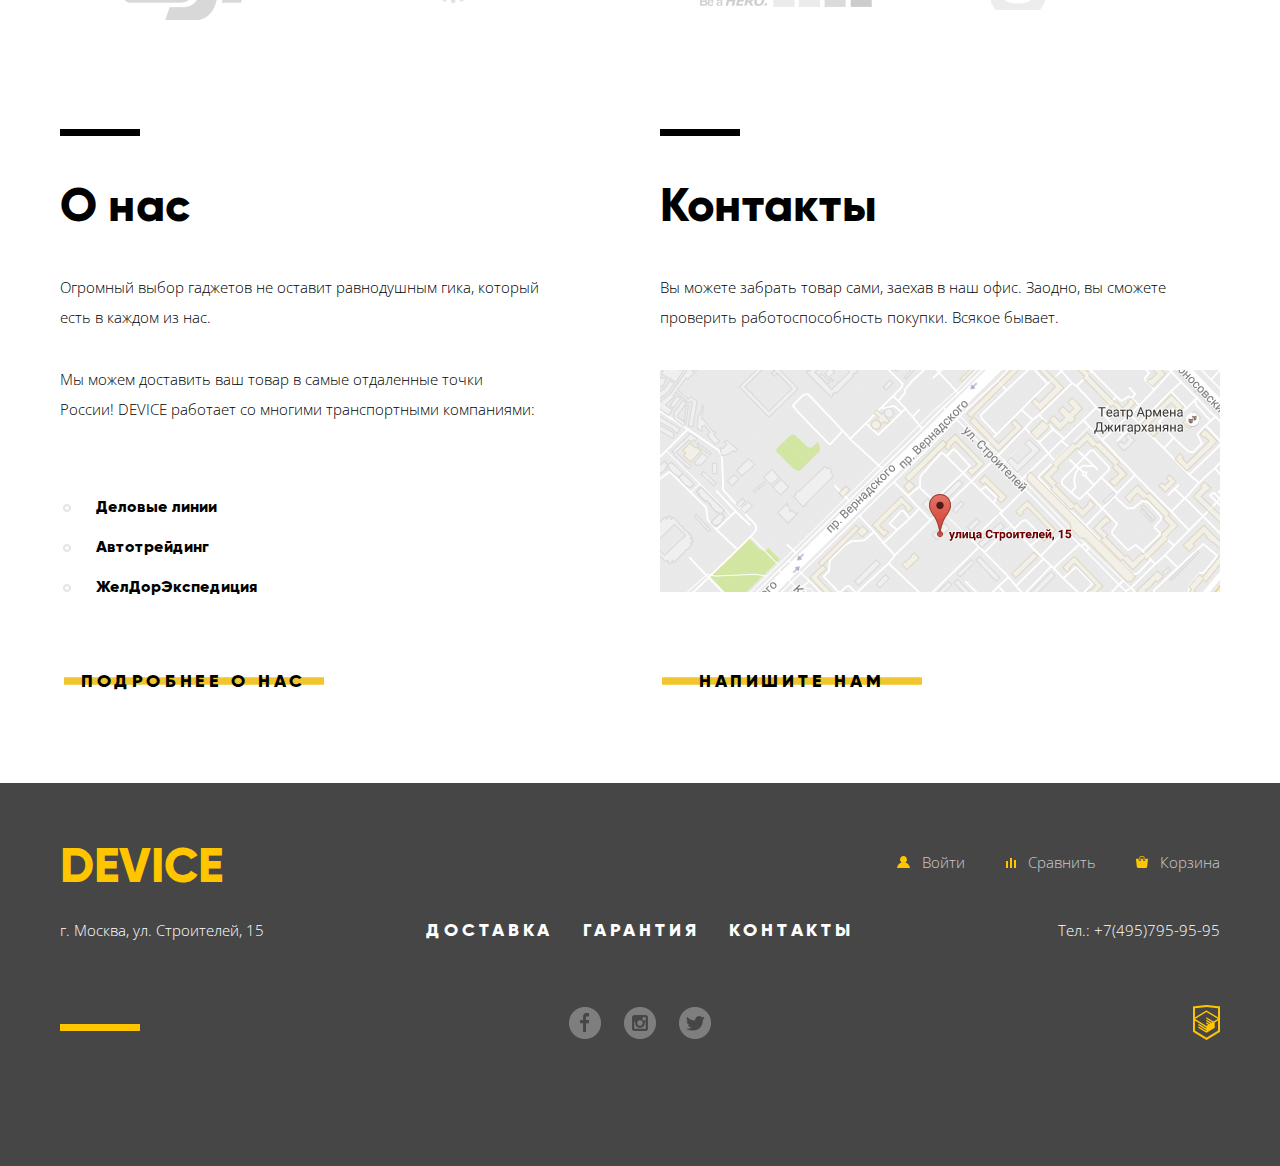
==== commit 9cf76c1c: "ie 11 bug fix" ====
--- a/index.html
+++ b/index.html
@@ -35,7 +35,7 @@
       </div>
       <div class="header-options">
         <div class="header-catalog">
-          <button class="header-catalog__caption">каталог товаров</button>
+          <a href="#" class="header-catalog__caption">каталог товаров</a>
           <div class="header-catalog__list-wrapper">
             <ul class="header-catalog__list">
               <li class="header-catalog__item">
--- a/css/styles.css
+++ b/css/styles.css
@@ -1,13 +1,13 @@
 @font-face {
   font-family: "Gilroy";
-  src: url('gilroy-extrabold.woff2') format('woff2');
+  src: url('gilroy-extrabold.woff2') format('woff2'), url('gilroyextrabold.woff') format('woff');
   font-weight: normal;
   font-style: normal;
 }
 
 @font-face {
   font-family: "Gilroy-light";
-  src: local('Gilroy Light'), local('Gilroy-Light'), url('Gilroylight.woff2') format('woff2'), url('Gilroylight.woff') format('woff'), url('Gilroylight.ttf') format('truetype');
+  src: url('Gilroylight.woff2') format('woff2'), local('Gilroy Light'), local('Gilroy-Light'), url('gilroylight.woff') format('woff'), url('Gilroylight.ttf') format('truetype');
   font-weight: 300;
   font-style: normal;
 }
@@ -39,7 +39,7 @@
 
 img {
   max-width: 100%;
-  height: auto;
+/*   height: auto; */
 }
 .header-logo {
   font-family: "Gilroy", Arial, sans-serif;
@@ -59,7 +59,6 @@
 }
 
 .header__search {
-/*   width: 315px; */
   position: relative;
   flex-grow: 1;
   height: 45px;
@@ -828,11 +827,11 @@
 }
 
 .item__image {
-  margin: 0 auto;
+  margin: auto;
 }
 
 .main-catalog__item:nth-child(2) .item__image {
-  margin-top: auto;
+  margin: auto auto 0;
 }
 
 .item__description {
@@ -867,7 +866,7 @@
 
 .service-options-wrapper {
   position: relative;
-  margin-top: 144px;
+  margin-top: 145px;
 }
 
 .service-options {
@@ -969,7 +968,7 @@
 
 .service-option__image {
   margin-right: 65px;
-  margin-top: -20px;
+  margin-top: 10px;
 }
 
 /*----------------------BRANDS IMG----------------------*/
@@ -1013,7 +1012,7 @@
   justify-content: space-between;
   margin-top: 137px;
   min-height: 513px;
-  margin-bottom: 90px;
+  margin-bottom: 89px;
 }
 
 .about-us {
@@ -1058,6 +1057,7 @@
   line-height: 40px;
   margin-top: 31px;
   margin-left: 18px;
+  margin-bottom: 62px;
 }
 
 .delivery-options li {
@@ -1066,12 +1066,13 @@
 
 .main-contacts__map {
   margin-top: 6px;
+  margin-bottom: 77px;
 }
 
 .delivery-options__button,
 .main-contacts__button {
   position: relative;
-  margin-top: auto;
+
   align-self: flex-start;
 }
 
@@ -1425,8 +1426,8 @@
 
 .filter-block__caption {
   position: relative;
-  margin-bottom: 22px;
-  margin-top: 81px;
+/*   margin-bottom: 22px;
+  margin-top: 81px; */
 }
 
 .filter-block__caption::before {
@@ -1539,21 +1540,25 @@
 }
 
 .filter-block__options {
-  margin-top: -4px;
+  margin-top: 16px;
 }
 
 .sort-type {
   display: flex;
   width: 832px;
   align-items: center;
+  height: 100%;
+  background-color: #ebebeb;
+}
+
+.sort-type__option {
+  display: flex;
+  margin: 0;
+  padding: 0;
+}
+
+.line-wrapper .center {
   min-height: 70px;
-  background-color: #ebebeb;
-}
-
-.sort-type__option {
-  display: flex;
-  margin: 0;
-  padding: 0;
 }
 
 .line-wrapper {
@@ -1583,12 +1588,16 @@
 .price-range {
   display: flex;
   flex-direction: column;
-}
-
+  margin-top: 81px;
+}
+
+.price-range__image {
+  margin-top: 22px;
+}
 
 .option__bt {
   display: flex;
-  margin-top: -3px;
+  margin-top: 18px;
   flex-direction: column;
 }
 
@@ -1742,6 +1751,7 @@
   display: flex;
   justify-content: space-between;
   flex-direction: row;
+  width: 360px;
 }
 
 .card__cart-button {
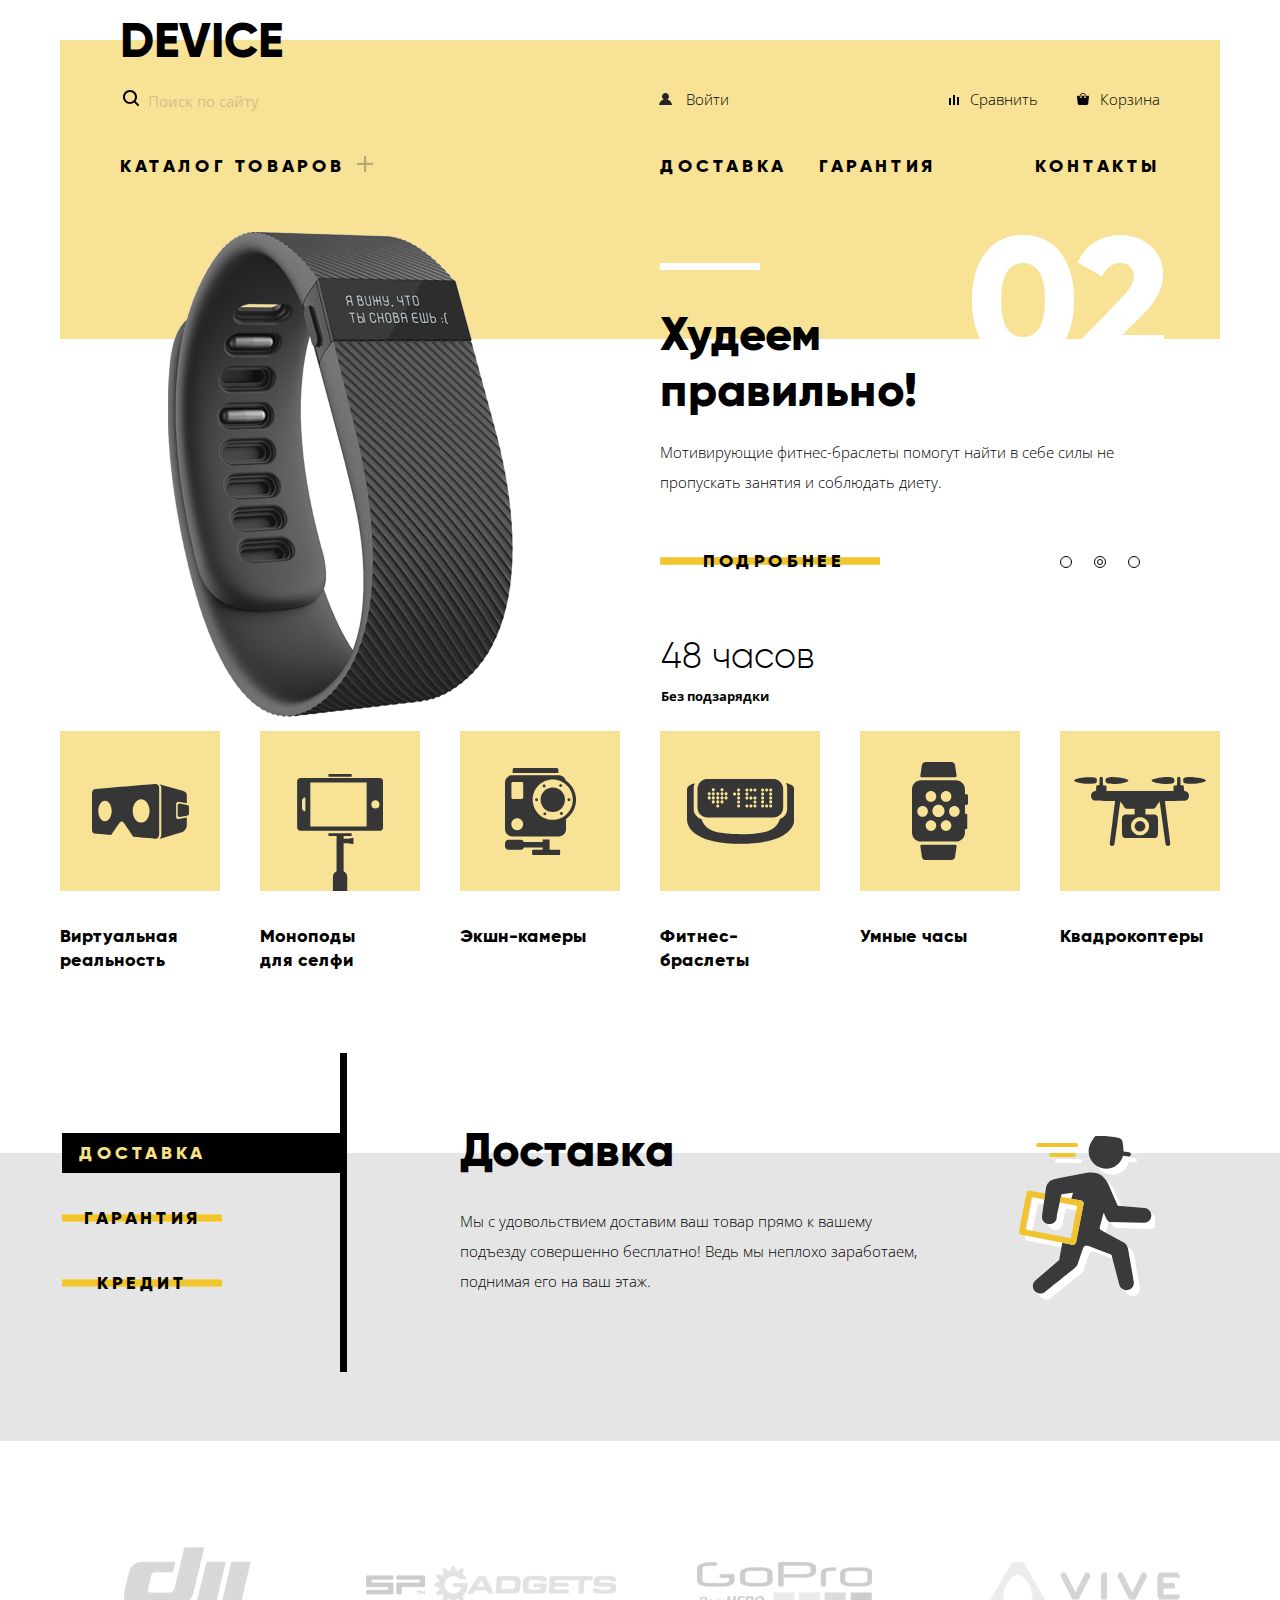
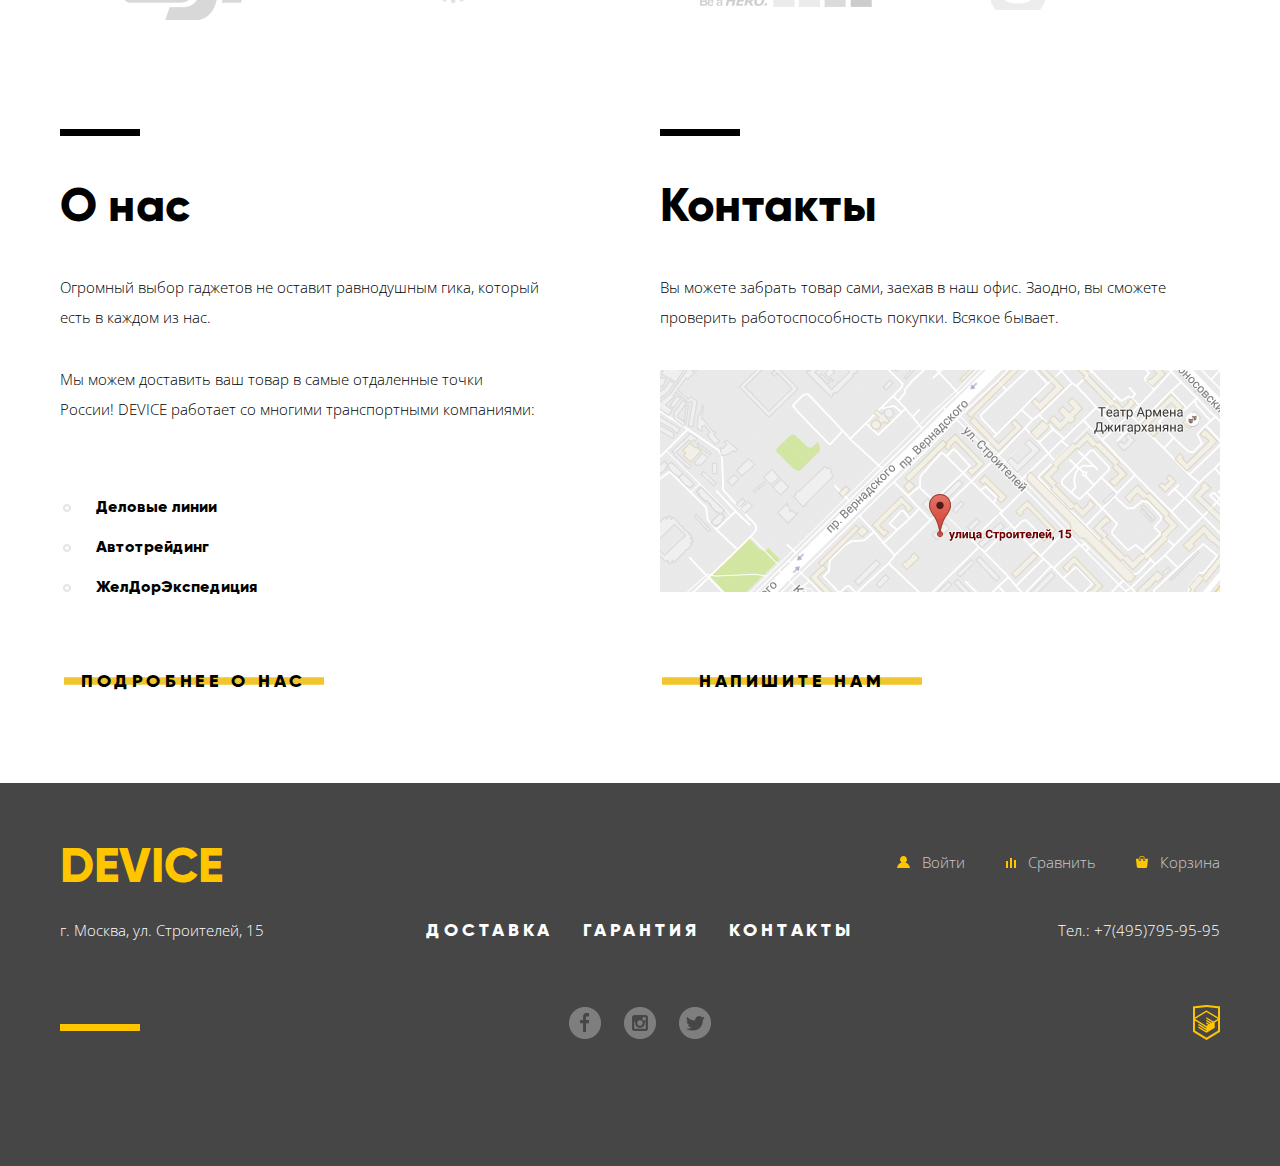
==== commit a2240e90: "css min, prefix" ====
--- a/index.html
+++ b/index.html
@@ -5,7 +5,7 @@
   <title>Device</title>
   <link href="css/normalize.css" rel="stylesheet">
   <link href="https://fonts.googleapis.com/css?family=Open+Sans:300&amp;subset=cyrillic" rel="stylesheet"> 
-  <link href="css/styles.css" rel="stylesheet">
+  <link href="css/style.min.css" rel="stylesheet">
 </head>
 <body>
   <header class="header">
@@ -52,9 +52,6 @@
               </li>
               <li class="header-catalog__item">
                 <a href="#">Умные часы</a>
-              </li>
-              <li class="header-catalog__item">
-                <a href="#"><span class="empty-space">empty space</span></a>
               </li>
               <li class="header-catalog__item">
                 <a href="#">Квадрокоптеры</a>
--- a/css/style.min.css
+++ b/css/style.min.css
@@ -0,0 +1 @@
+@font-face{font-family:"Gilroy";src:url(gilroy-extrabold.woff2) format('woff2'),url(gilroyextrabold.woff) format('woff');font-weight:400;font-style:normal}@font-face{font-family:"Gilroy-light";src:url(Gilroylight.woff2) format('woff2'),local('Gilroy Light'),local('Gilroy-Light'),url(gilroylight.woff) format('woff'),url(Gilroylight.ttf) format('truetype');font-weight:300;font-style:normal}a,body{color:#000}body{margin:0;padding:0;font-family:"Open Sans",Arial,sans-serif;font-size:15px;line-height:30px;font-weight:300;text-align:left;background-color:#fff;min-width:1200px}a{text-decoration:none}.header-logo,h1,h2,h3,h4,h5,h6{font-family:"Gilroy",Arial,sans-serif;color:#000}img{max-width:100%}.header-logo{font-size:48px;line-height:50px;cursor:pointer}.header-logo:focus,.header-logo:hover{opacity:.6}.header-logo:active{opacity:.3}.header__search,.header__search-wrapper{height:45px;position:relative;border-bottom:2px solid transparent}.header__search{-webkit-box-flex:1;-ms-flex-positive:1;flex-grow:1}.header__search-wrapper{width:441px;display:-webkit-box;display:-ms-flexbox;display:flex;-webkit-box-pack:justify;-ms-flex-pack:justify;justify-content:space-between;-webkit-box-align:center;-ms-flex-align:center;align-items:center}.header__search::before{content:"";background-image:url(../img/icons/search.svg);position:absolute;width:16px;height:16px;background-repeat:no-repeat;top:16px;left:3px}.header__search-wrapper input[type=search]{opacity:.3;border:0;background-color:transparent;font-family:"Open Sans",Arial,sans-serif;font-size:15px;line-height:30px;text-align:left;-webkit-box-flex:1;-ms-flex-positive:1;flex-grow:1;padding-top:8px;margin-left:-95px;padding-right:10px}.header__search-wrapper input[type=search]:hover{opacity:.6}.footer__compare:focus span,.footer__compare:hover span,.footer__login-link:focus span,.footer__login-link:hover span,.footer__user-cart:focus span,.footer__user-cart:hover span,.header__search-wrapper input[type=search]:focus{opacity:1}.header-catalog__caption:hover+.header-catalog__list-wrapper,.header__search-wrapper:hover .header__search-button{visibility:visible}.header__search-wrapper:hover{border-bottom:2px solid #000}.header__search-button{width:85px;height:49px;border:2px solid #000;background-color:transparent;font:inherit;padding:0;visibility:hidden;-webkit-box-flex:0;-ms-flex-positive:0;flex-grow:0}.header__search-button:focus,.header__search-button:hover{background-color:#000;color:#fff}.header__search-button:active{color:rgba(255,255,255,.3)}.user-link{position:relative;padding-left:26px}.compare::before,.user-cart::before,.user-link::before{content:"";background-image:url(../img/icons/user.svg);width:13px;height:12px;background-repeat:no-repeat;position:absolute;top:9px;left:-1px}.compare,.user-cart{padding-left:30px;position:relative}.compare::before,.user-cart::before{background-image:url(../img/icons/compare.svg);width:10px;height:10px;left:9px;top:11px}.user-cart{margin-left:16px}.user-cart::before{background-image:url(../img/icons/cart.svg);width:12px;height:12px;left:7px;top:9px}.compare:focus,.compare:hover,.header-catalog__item a:focus,.header-catalog__item a:hover,.login-link:focus,.login-link:hover,.user-cart:focus,.user-cart:hover{opacity:.6}.compare:active,.header-catalog__item a:active,.login-link:active,.logout-link,.user-cart:active{opacity:.3}.header-catalog__caption{position:relative;cursor:pointer;background-color:inherit;border:0;padding:0}.header-catalog__caption::after{content:"";background-image:url(../img/icons/plus.png);position:absolute;width:16px;height:16px;background-repeat:no-repeat;right:-28px;bottom:5px}.header-catalog__caption,.header-link{font-family:"Gilroy",Arial,sans-serif;font-size:18px;line-height:24px;text-transform:uppercase;letter-spacing:.2em}.header-catalog__list{padding:0 60px;margin:18px 0 0;height:110px;width:550px;display:-webkit-box;display:-ms-flexbox;display:flex;-webkit-box-orient:vertical;-webkit-box-direction:normal;-ms-flex-direction:column;flex-direction:column;-ms-flex-wrap:wrap;flex-wrap:wrap;-webkit-box-pack:start;-ms-flex-pack:start;justify-content:flex-start;-ms-flex-line-pack:justify;align-content:space-between;position:absolute;list-style:none}.header-catalog__item:last-child{height:100%}.header-catalog__list-wrapper{width:1160px;min-height:165px;background-color:#f7e296;z-index:1;position:absolute;margin-left:-60px;top:174px;visibility:hidden}.header-catalog__list-wrapper:hover{visibility:visible}.header-catalog__item a{font-family:'Open Sans',Arial,sans-serif;font-size:15px;line-height:36px}.header-catalog__caption:focus,.header-catalog__caption:hover,.header-link:focus,.header-link:hover{opacity:.6}.header-catalog__caption:active,.header-link:active{opacity:.3}.visually-hidden{position:absolute;clip:rect(0 0 0 0);width:1px;height:1px;margin:-1px}.slide__caption,.slide__count{font-family:"Gilroy",Arial,sans-serif}.slide__caption{line-height:56px;font-size:47px}.slide__count{font-size:179.2px;color:#fff}.slide__details td{font-family:"Gilroy-light";font-size:36px;line-height:48px}.slide__details th{font-family:"Open Sans",Arial,sans-serif;font-size:13px;line-height:20px}.button,.main-catalog__item a,.modal label{font-family:"Gilroy";font-size:18px;line-height:24px}.button{text-transform:uppercase;letter-spacing:.2em;border:0;background-color:transparent}.button:active{color:rgba(0,0,0,.3)}.service-options h3,section h3{font-size:47px;line-height:48px}.delivery-options li{list-style-image:url(../img/icons/slider-button.png)}.footer{background-color:#464646;color:#fff;border-top:1px solid #464646}.footer-logo{font-family:"Gilroy";font-size:48px;line-height:48px;color:#ffc600;cursor:pointer}.footer-logo:focus,.footer-logo:hover,.options__list li:focus,.options__list li:hover,.social-icon_fb:focus::before,.social-icon_fb:hover::before{opacity:.6}.footer-logo:active,.options__list li:active{opacity:.3}.options__list a{font-family:"Gilroy";font-size:18px;line-height:24px;letter-spacing:.2em;text-transform:uppercase;color:#fff}.social-icon_fb::before,.social-icon_instagram::before{content:"";background-image:url(../img/icons/fb.png);width:32px;height:32px;display:inline-block;vertical-align:top;background-repeat:no-repeat;opacity:.3;margin-top:-5px}.social-icon_fb:active::before{opacity:.1}.social-icon_instagram::before{background-image:url(../img/icons/inst.png)}.social-icon_instagram:focus::before,.social-icon_instagram:hover::before{opacity:.6}.social-icon_instagram:active::before{opacity:.1}.social-icon_twitter::before{content:"";background-image:url(../img/icons/tw.png);width:32px;height:32px;display:inline-block;vertical-align:top;background-repeat:no-repeat;opacity:.3;margin-top:-5px}.footer__compare:focus svg,.footer__compare:hover svg,.footer__html-logo img:focus,.footer__html-logo img:hover,.footer__login-link:focus svg,.footer__login-link:hover svg,.footer__user-cart:focus svg,.footer__user-cart:hover svg,.option__link:focus,.option__link:hover,.social-icon_twitter:focus::before,.social-icon_twitter:hover::before{opacity:.6}.social-icon_twitter:active::before{opacity:.1}.footer__html-logo img:active{opacity:.3}.modal input{font-family:"Open Sans",Arial,sans-serif;font-size:14px;font-weight:400;line-height:18px;background-color:#f2f2f2;border:0}.modal input:hover,textarea:hover{background-color:#eaeaea}.modal input:focus,textarea:focus{background-color:#fff;outline:2px solid #f7e296;border:0}.modal input:invalid{background-color:rgba(237,181,181,.5);outline:0}textarea{font-weight:400;background-color:#f2f2f2;width:760px;min-height:156px;border:0}.item__price{font-family:"Gilroy-light";font-size:16px;line-height:24px}.option__link_active,textarea{font-family:"Open Sans",Arial,sans-serif;font-size:14px;line-height:18px}.option__link{opacity:.3}.brands__item a:hover .brand__image_hidden,.option__link:active{opacity:1}.header-block,.inner-header-block{width:1160px;min-height:299px;margin:0 auto}.inner-header-block{background-color:#f7e296;position:absolute;z-index:1}.header-block{padding:0}.catalog-header,.header{width:1160px;min-height:299px;margin:40px auto 0;background-color:#f7e296}.catalog-header{min-height:186px}.header-navigation,.inner-header-block{padding:35px 60px 0}.header-logo{position:absolute;top:16px}.header-navigation-wrapper{-webkit-box-align:center;-ms-flex-align:center;align-items:center;margin-bottom:29px}.header-navigation-container,.header-navigation-wrapper,.user-navigation{display:-webkit-box;display:-ms-flexbox;display:flex;-webkit-box-pack:justify;-ms-flex-pack:justify;justify-content:space-between}.header-navigation-container{width:500px}.user-navigation{margin:0;padding:0;list-style:none;min-width:220px}.header-options-wrapper{width:220px}.header-links-add-wrapper,.header-links-wrapper,.header-options,.header-options-wrapper{display:-webkit-box;display:-ms-flexbox;display:flex;-webkit-box-pack:justify;-ms-flex-pack:justify;justify-content:space-between}.header-links-add-wrapper,.header-links-wrapper{-ms-flex-preferred-size:500px;flex-basis:500px;-webkit-box-align:center;-ms-flex-align:center;align-items:center}.header-links-add-wrapper{-ms-flex-preferred-size:341px;flex-basis:341px}.slide-section{min-height:500px;position:relative;top:-107px}.slide-wrapper,.slide__image-wrapper{display:-webkit-box;display:-ms-flexbox;display:flex}.slide-wrapper{-webkit-box-pack:justify;-ms-flex-pack:justify;justify-content:space-between;-webkit-box-align:center;-ms-flex-align:center;align-items:center;margin:0 auto 89px;width:1160px}.slide__image-wrapper{width:560px}.slide__image{margin:0 auto}.slide__content-wrapper{width:560px;padding-right:80px;-webkit-box-sizing:border-box;box-sizing:border-box;position:relative;margin-top:71px}.slide__count{position:absolute;top:-19px;right:50px}.slide__content-wrapper::before{content:"";background:#fff;width:100px;height:7px;position:absolute;margin-bottom:10px;top:-43px}.slide__caption{z-index:2}.slide__description{margin-top:19px;margin-bottom:49px}.slide__details{margin-top:55px;margin-bottom:4px;border-collapse:collapse}.slide__details th:nth-child(3){padding-left:3px}.slide__details tr:last-child{height:29px}tr td:first-child,tr th:first-child{width:157px}tr td:nth-child(2),tr th:nth-child(2){width:137px}.button::before{content:"";display:block;height:6px;background-color:#f0c52e;position:absolute;top:50%;-webkit-transform:translateY(-50%);-ms-transform:translateY(-50%);transform:translateY(-50%);z-index:-1;border-bottom:1px solid #f4d361;border-top:1px solid #f4d361}.slide__option-button::before{width:220px}.button:active::before,.button:focus::before,.button:hover::before{border:0;height:40px}.slide__option-button{position:relative;padding-left:43px;padding-right:43px}.slide__change-button,.slide__change-button_active{border-radius:6px;width:12px;height:12px;border:1px solid #000;background-color:inherit;padding:0;position:relative;margin-left:18px}.slide__change-button_active::before{content:"";display:block;border-radius:50%;width:4px;height:4px;border:1px solid #000;background-color:inherit;position:absolute;top:2px;left:2px}.slide__buttons-wrapper{width:480px;display:-webkit-box;display:-ms-flexbox;display:flex;-webkit-box-pack:justify;-ms-flex-pack:justify;justify-content:space-between}.slide_hidden{display:none}.main-catalog__list{width:1160px;min-height:250px;padding:0;margin:-108px auto 0;display:-webkit-box;display:-ms-flexbox;display:flex;-webkit-box-pack:justify;-ms-flex-pack:justify;justify-content:space-between;list-style:none}.main-catalog__item{width:160px}.main-catalog__item-wrapper{width:160px;height:160px;background-color:#f7e296;display:-webkit-box;display:-ms-flexbox;display:flex;margin:auto}.item__image{margin:auto}.main-catalog__item:nth-child(2) .item__image{margin:auto auto 0}.item__description{padding:0;margin:33px 0 0}.main-catalog__item:hover .main-catalog__item-wrapper{background-color:#f0c52e}.footer__compare:active span,.footer__compare:active svg,.footer__login-link:active span,.footer__login-link:active svg,.footer__user-cart:active span,.footer__user-cart:active svg,.main-catalog__item:active .item__description,.main-catalog__item:active .item__image{opacity:.3}.service-options-wrapper::before{content:"";background-color:#e5e5e5;height:288px;width:100%;position:absolute;z-index:-1;top:27px}.service-options-wrapper{position:relative;margin-top:145px}.service-options{width:1160px;min-height:200px;margin:0 auto;display:-webkit-box;display:-ms-flexbox;display:flex;-webkit-box-pack:justify;-ms-flex-pack:justify;justify-content:space-between}.none{display:none}.service-options__list{list-style:none;display:-webkit-box;display:-ms-flexbox;display:flex;-webkit-box-orient:vertical;-webkit-box-direction:normal;-ms-flex-direction:column;flex-direction:column;-webkit-box-align:center;-ms-flex-align:center;align-items:center;padding:0 0 0 13px;margin:12px 0 0;position:relative}.service-options__list::after{content:"";width:7px;height:319px;background-color:#000;position:absolute;top:-85px;right:-135px}.service-options__list li{margin-bottom:35px}.service-option-text-wrapper{width:460px}.service-option-text-wrapper p{padding:0;margin:32px 0 0}.service-option-text-wrapper h3{margin:0;padding:0}.brands__item a,.service-option__button{position:relative}.service-option__button::before{width:160px;top:50%;left:50%;margin-right:-50%;-webkit-transform:translate(-50%,-50%);-ms-transform:translate(-50%,-50%);transform:translate(-50%,-50%)}.service-option__button:active::before,.service-option__button_active::before{width:278px;height:40px;background-color:#000;margin-left:59px;border:0}.service-option__button:active,.service-option__button_active{color:#f7e184}.service-option__button_active::before{top:50%;left:50%;margin-right:-50%;-webkit-transform:translate(-50%,-50%);-ms-transform:translate(-50%,-50%);transform:translate(-50%,-50%)}.service-option{display:-webkit-box;display:-ms-flexbox;display:flex;width:760px;-webkit-box-pack:justify;-ms-flex-pack:justify;justify-content:space-between}.service-option__image{margin-right:65px;margin-top:10px}.brands{width:1160px;display:-webkit-box;display:-ms-flexbox;display:flex;-webkit-box-pack:justify;-ms-flex-pack:justify;justify-content:space-between;padding:0;margin:202px auto 0;list-style:none}.brands__item{width:260px}.brands__item a{display:block}.brand__image_hidden{position:absolute;top:0;left:0;opacity:0}.about-us,.main-contacts,.section-wrapper{display:-webkit-box;display:-ms-flexbox;display:flex}.section-wrapper{-webkit-box-pack:justify;-ms-flex-pack:justify;justify-content:space-between;min-height:513px;margin:137px auto 89px;width:1160px}.about-us,.main-contacts{width:480px;-webkit-box-orient:vertical;-webkit-box-direction:normal;-ms-flex-direction:column;flex-direction:column}.main-contacts{width:560px}.section-header{position:relative;padding:0;margin:0 0 43px}.section-header::before{content:"";width:80px;height:7px;background-color:#000;position:absolute;top:-52px}.section-wrapper p{margin:0;padding:0 0 32px}.delivery-options{padding:0;font-family:"Gilroy",Arial,sans-serif;font-size:16px;line-height:40px;margin:31px 0 62px 18px}.delivery-options li{padding-left:18px}.main-contacts__map{margin-top:6px;margin-bottom:77px}.delivery-options__button,.main-contacts__button{position:relative;-ms-flex-item-align:start;align-self:flex-start}.delivery-options__button{left:21px}.main-contacts__button{left:39px}.delivery-options__button::before,.main-contacts__button::before{width:260px;top:50%;left:50%;-webkit-transform:translate(-50%,-50%);-ms-transform:translate(-50%,-50%);transform:translate(-50%,-50%)}.footer-wrapper{width:1160px;min-height:324px;margin:0 auto}.first-line-wrapper,.right-block-wrapper{-webkit-box-pack:justify;-ms-flex-pack:justify;justify-content:space-between}.first-line-wrapper{display:-webkit-box;display:-ms-flexbox;display:flex;-webkit-box-align:center;-ms-flex-align:center;align-items:center;margin-top:58px}.right-block-wrapper{min-width:323px;margin-bottom:9px}.footer-options-wrapper,.footer__user-navigation,.right-block-wrapper{display:-webkit-box;display:-ms-flexbox;display:flex}.footer__user-navigation{margin:0;padding:0;list-style:none}.footer-options-wrapper{min-width:214px}.footer__compare,.footer__user-cart{margin-left:40px}.footer__compare span,.footer__login-link span,.footer__user-cart span{color:#fff;opacity:.7}.right-block-wrapper span{margin-left:12px}.second-line-wrapper{margin-top:25px}.options__list,.second-line-wrapper,.third-line-wrapper{display:-webkit-box;display:-ms-flexbox;display:flex;-webkit-box-pack:justify;-ms-flex-pack:justify;justify-content:space-between}.options__list{min-width:428px;-ms-flex-wrap:wrap;flex-wrap:wrap;list-style:none;margin:0;padding:0}.second-line-wrapper p,.second-line-wrapper span{margin:0;padding:0;min-width:260px}.second-line-wrapper span{text-align:right}.third-line-wrapper{-webkit-box-align:center;-ms-flex-align:center;align-items:center;margin-top:60px}.image-line{width:80px;height:7px;background-color:#ffc600}.footer__html-logo,.footer__social{display:-webkit-box;display:-ms-flexbox;display:flex}.footer__social{-webkit-box-pack:justify;-ms-flex-pack:justify;justify-content:space-between;min-width:142px}.footer__html-logo{min-width:80px}.footer__html-logo a{margin-left:auto}.modal-write-us{position:fixed;-webkit-box-shadow:0 10px 20px rgba(0,0,0,.2);box-shadow:0 10px 20px rgba(0,0,0,.2);top:50%;left:50%;-webkit-transform:translate(-50%,-50%);-ms-transform:translate(-50%,-50%);transform:translate(-50%,-50%);width:760px;background-color:#fff;padding:100px;display:none}.modal-close{width:55px;height:55px;font-size:0;background-color:#f0c52e;opacity:.5;border:0;border-radius:50%;position:absolute;top:22px;right:22px;cursor:pointer}.modal-close:focus,.modal-close:hover{opacity:1}.modal-close:active{opacity:.3}.modal-close::after,.modal-close::before{content:"";width:27px;height:2px;background-color:#fff;position:absolute;right:14px;top:27px}.modal-close::before{-webkit-transform:rotate(45deg);-ms-transform:rotate(45deg);transform:rotate(45deg)}.modal-close::after{-webkit-transform:rotate(-45deg);-ms-transform:rotate(-45deg);transform:rotate(-45deg)}.modal input[type=email],.modal input[type=text]{width:360px;height:50px}.modal__ident-wrapper{display:-webkit-box;display:-ms-flexbox;display:flex;-webkit-box-pack:justify;-ms-flex-pack:justify;justify-content:space-between;-webkit-box-orient:horizontal;-webkit-box-direction:normal;-ms-flex-direction:row;flex-direction:row;margin-bottom:36px}.modal__ident-wrapper p,fieldset{margin:0;padding:0}.modal textarea,.modal__ident-wrapper input{margin-top:10px}.modal input[type=email],.modal input[type=text],.modal textarea{-webkit-box-sizing:border-box;box-sizing:border-box;padding:16px 20px}.submit-button{position:relative;left:28px;margin-top:43px}.modal-map,.submit-button::before{top:50%;left:50%;-webkit-transform:translate(-50%,-50%);-ms-transform:translate(-50%,-50%);transform:translate(-50%,-50%)}.submit-button::before{width:200px}.modal-map{padding:0;margin:0;position:fixed;-webkit-box-shadow:0 10px 20px rgba(0,0,0,.2);box-shadow:0 10px 20px rgba(0,0,0,.2);background-color:#fff;display:none}.site-navigation-wrapper{display:-webkit-box;display:-ms-flexbox;display:flex;width:1160px;-webkit-box-orient:vertical;-webkit-box-direction:normal;-ms-flex-direction:column;flex-direction:column;margin:0 auto;padding:37px 60px 38px;-webkit-box-sizing:border-box;box-sizing:border-box}.main-block-caption{font-size:47px;line-height:48px;padding:0;margin:0 0 16px}.breadcrumbs{font-size:14px;line-height:24px;-webkit-box-align:center;-ms-flex-align:center;align-items:center;margin:0;padding:0}.breadcrumbs svg{margin:17px}.breadcrumbs,.breadcrumbs li,.filter-block{display:-webkit-box;display:-ms-flexbox;display:flex}.breadcrumbs li{-webkit-box-align:center;-ms-flex-align:center;align-items:center}.filter-block{margin:0;padding:0;-webkit-box-orient:vertical;-webkit-box-direction:normal;-ms-flex-direction:column;flex-direction:column}.card-block{-webkit-box-sizing:border-box;box-sizing:border-box;background-color:#fff;padding:68px 20px 77px 72px}fieldset{border:0}.caption-wrapper h3{margin:0}.caption-wrapper h3,.sort-type-caption{font-family:"Gilroy";font-size:16px;line-height:24px;text-transform:uppercase;letter-spacing:.2em;padding:0}.card figcaption,.filter-block__caption{font-family:"Gilroy";font-size:18px;line-height:24px}.filter-block__caption,.filter-block__option label{position:relative}.filter-block__caption::before{content:"";width:201px;height:2px;background-color:#000;position:absolute;top:-13px}.filter-block__options,.option__bt{list-style:none;padding:0;font-size:14px;line-height:40px}input[type=checkbox]:checked+label::before{content:"";background-image:url(../img/icons/checkbox-on.png);width:27px;height:23px;background-repeat:no-repeat;position:absolute;top:-2px;left:-40px}input[type=checkbox]:not(:disabled)+label:focus::before,input[type=checkbox]:not(:disabled)+label:hover::before{opacity:.6}input[type=checkbox]:not(:disabled)+label:active::before{opacity:1}input[type=checkbox]+label::before{content:"";background-image:url(../img/icons/checkbox-off.png);width:23px;height:23px;background-repeat:no-repeat;position:absolute;top:-2px;left:-40px}input[type=checkbox]:focus+label::before{outline-color:#4d90fe;outline-width:5px;outline-style:auto}input[type=radio]:checked+label::before{content:"";background-image:url(../img/icons/radio-on.png);width:25px;height:25px;background-repeat:no-repeat;position:absolute;top:-4px;left:-40px}input[type=radio]+label::before{content:"";background-image:url(../img/icons/radio-off.png);width:25px;height:25px;background-repeat:no-repeat;position:absolute;top:-4px;left:-40px}input[type=radio]:not(:disabled)+label:focus::before,input[type=radio]:not(:disabled)+label:hover::before{opacity:.6}input[type=radio]:not(:disabled)+label:active::before{opacity:1}input[type=radio]:focus+label::before{outline-color:#4d90fe;outline-width:5px;outline-style:auto}input:disabled+label{opacity:.25}.bt__input{position:relative;margin-left:39px}.filter-block__options{margin:16px 0 0 38px}.sort-type,.sort-type__option{display:-webkit-box;display:-ms-flexbox;display:flex}.sort-type{width:832px;-webkit-box-align:center;-ms-flex-align:center;align-items:center;height:100%;background-color:#ebebeb}.sort-type__option{margin:0;padding:0;list-style:none}.line-wrapper,.line-wrapper .center{min-height:70px}.line-wrapper{display:-webkit-box;display:-ms-flexbox;display:flex;background:-webkit-gradient(linear,right top,left top,color-stop(50%,#eee),color-stop(50%,#dbdbdb));background:-webkit-linear-gradient(right,#eee 50%,#dbdbdb 50%);background:-o-linear-gradient(right,#eee 50%,#dbdbdb 50%);background:linear-gradient(to left,#eee 50%,#dbdbdb 50%)}.main-content-wrapper{background:-webkit-gradient(linear,left top,right top,color-stop(50%,#eee),color-stop(50%,#fff));background:-webkit-linear-gradient(left,#eee 50%,#fff 50%);background:-o-linear-gradient(left,#eee 50%,#fff 50%);background:linear-gradient(to right,#eee 50%,#fff 50%)}.cards ul,.price-range{display:-webkit-box;display:-ms-flexbox;display:flex;-webkit-box-direction:normal}.cards ul{width:760px;-ms-flex-wrap:wrap;flex-wrap:wrap;-webkit-box-pack:justify;-ms-flex-pack:justify;justify-content:space-between;list-style:none;-webkit-box-orient:horizontal;-ms-flex-direction:row;flex-direction:row}.cards figure,.cards ul{margin:0;padding:0}.price-range{-webkit-box-orient:vertical;-ms-flex-direction:column;flex-direction:column;margin-top:81px}.price-range__image{margin-top:22px}.option__bt{display:-webkit-box;display:-ms-flexbox;display:flex;margin:18px 0 0;-webkit-box-orient:vertical;-webkit-box-direction:normal;-ms-flex-direction:column;flex-direction:column}.filter__button{position:relative;z-index:1;margin-left:34px}.filter__button::before{width:200px;left:-38px}.filter{width:268px;margin-left:auto}.pin-wrapper{display:-webkit-box;display:-ms-flexbox;display:flex;width:135px;-webkit-box-pack:justify;-ms-flex-pack:justify;justify-content:space-between;min-height:25px;-webkit-box-align:center;-ms-flex-align:center;align-items:center}.pin{width:20px;height:20px;border-radius:50%;background-color:#fff;-webkit-box-shadow:0 2px #dadada;box-shadow:0 2px #dadada;position:relative}.pin-1::before,.pin-2::before{content:"";display:block;width:4px;height:4px;border-radius:50%;background-color:#ababab;top:50%;left:50%;-webkit-transform:translate(-50%,-50%);-ms-transform:translate(-50%,-50%);transform:translate(-50%,-50%);position:absolute}.pin-1::after,.pin-2::after{content:"";width:93px;height:2px;background-color:#91c92f;position:absolute;top:10px;left:20px}.pin-2::after{width:73px;background-color:#dbdbdb}.pin-1{margin-right:89px}.price-range__image span{font-family:"Gilroy-light";font-size:14px;line-height:24px;color:#000;opacity:.2;margin-right:62px}.pin:active{width:22px;height:22px}.filter__section{margin-top:40px}.center{width:1100px;margin:0 auto;padding-left:60px;display:-webkit-box;display:-ms-flexbox;display:flex;-webkit-box-align:start;-ms-flex-align:start;align-items:flex-start;-webkit-box-pack:justify;-ms-flex-pack:justify;justify-content:space-between}.bt__fieldset{margin-top:43px;margin-bottom:36px}.sort-type-caption{margin:0 27px 0 73px}.sort-order a:last-child{margin-left:16px}.sort-type__option li{margin-left:28px}.sort-order{margin-left:auto}.sort{opacity:.2}.sort:focus,.sort:hover{opacity:.4}.sort:active,.sort_active{opacity:1}.caption-wrapper{margin-top:23px}.card__image{margin-bottom:24px;position:relative}.card__image-hover{width:360px;height:380px;background-color:#eee;opacity:.7;position:absolute;top:0;left:0;visibility:hidden}.card:hover .card__image-hover,.card:hover a{visibility:visible}.card-description-wrapper{display:-webkit-box;display:-ms-flexbox;display:flex;-webkit-box-pack:justify;-ms-flex-pack:justify;justify-content:space-between;-webkit-box-orient:horizontal;-webkit-box-direction:normal;-ms-flex-direction:row;flex-direction:row;width:360px}.card__cart-button{position:absolute;z-index:1;top:178px;left:115px;visibility:hidden}.card__cart-button::before{width:200px;left:-38px}.card{position:relative;margin-bottom:45px;cursor:pointer}.card__compare-button{font-family:"Open Sans",Arial,sans-serif;font-size:13px;line-height:20px;background-color:transparent;border:0;opacity:.5;position:absolute;top:215px;left:105px;visibility:hidden}.card__compare-button:focus,.card__compare-button:hover{opacity:1}.card__compare-button:active{opacity:.2}.pagination,.pagination ul{display:-webkit-box;display:-ms-flexbox;display:flex}.pagination{background-color:#ebebeb;-webkit-box-pack:justify;-webkit-box-align:center;-ms-flex-align:center;align-items:center;width:760px;min-height:70px;margin-top:-10px;-ms-flex-pack:justify;justify-content:space-between}.pagination button,.pagination ul{font-family:"Gilroy";font-size:16px;line-height:24px;letter-spacing:.2em;text-transform:uppercase;background-color:inherit;border:0}.pagination ul{margin:0;-ms-flex-pack:distribute;justify-content:space-around;min-width:120px;list-style:none;padding:0 30px}.pagination button{padding-left:30px;padding-right:30px}.pagination__item:focus,.pagination__item:hover{opacity:.6}.pagination__item{opacity:.3}.pagination__item:active,.pagination__item_active{opacity:1}.pagination button{width:137px;height:70px}.pagination button:active,.pagination button:focus,.pagination button:hover{background-color:#d9d9d9}.pagination button:active{color:rgba(0,0,0,.3)}.footer__logout-link a,.footer__user-link a{color:#fff}.footer__logout-link{margin-left:21px;margin-right:2px;opacity:.3}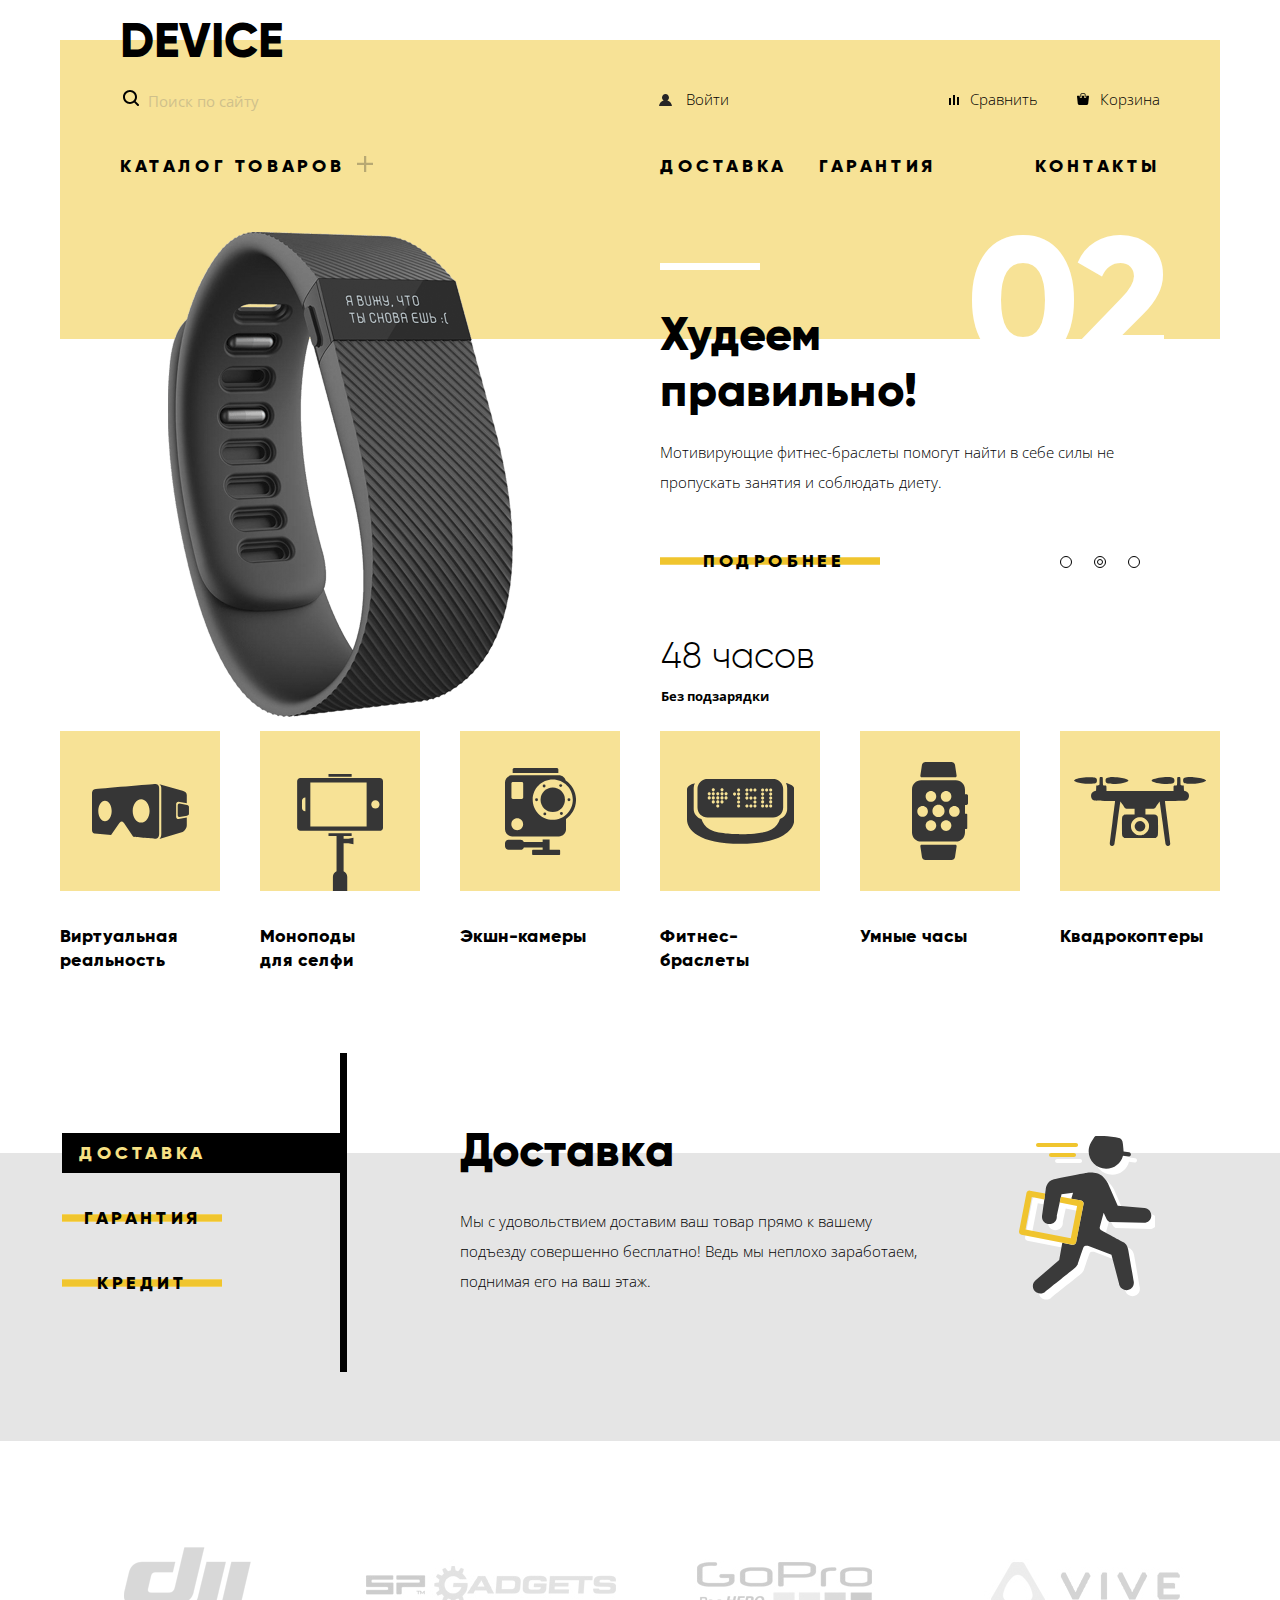
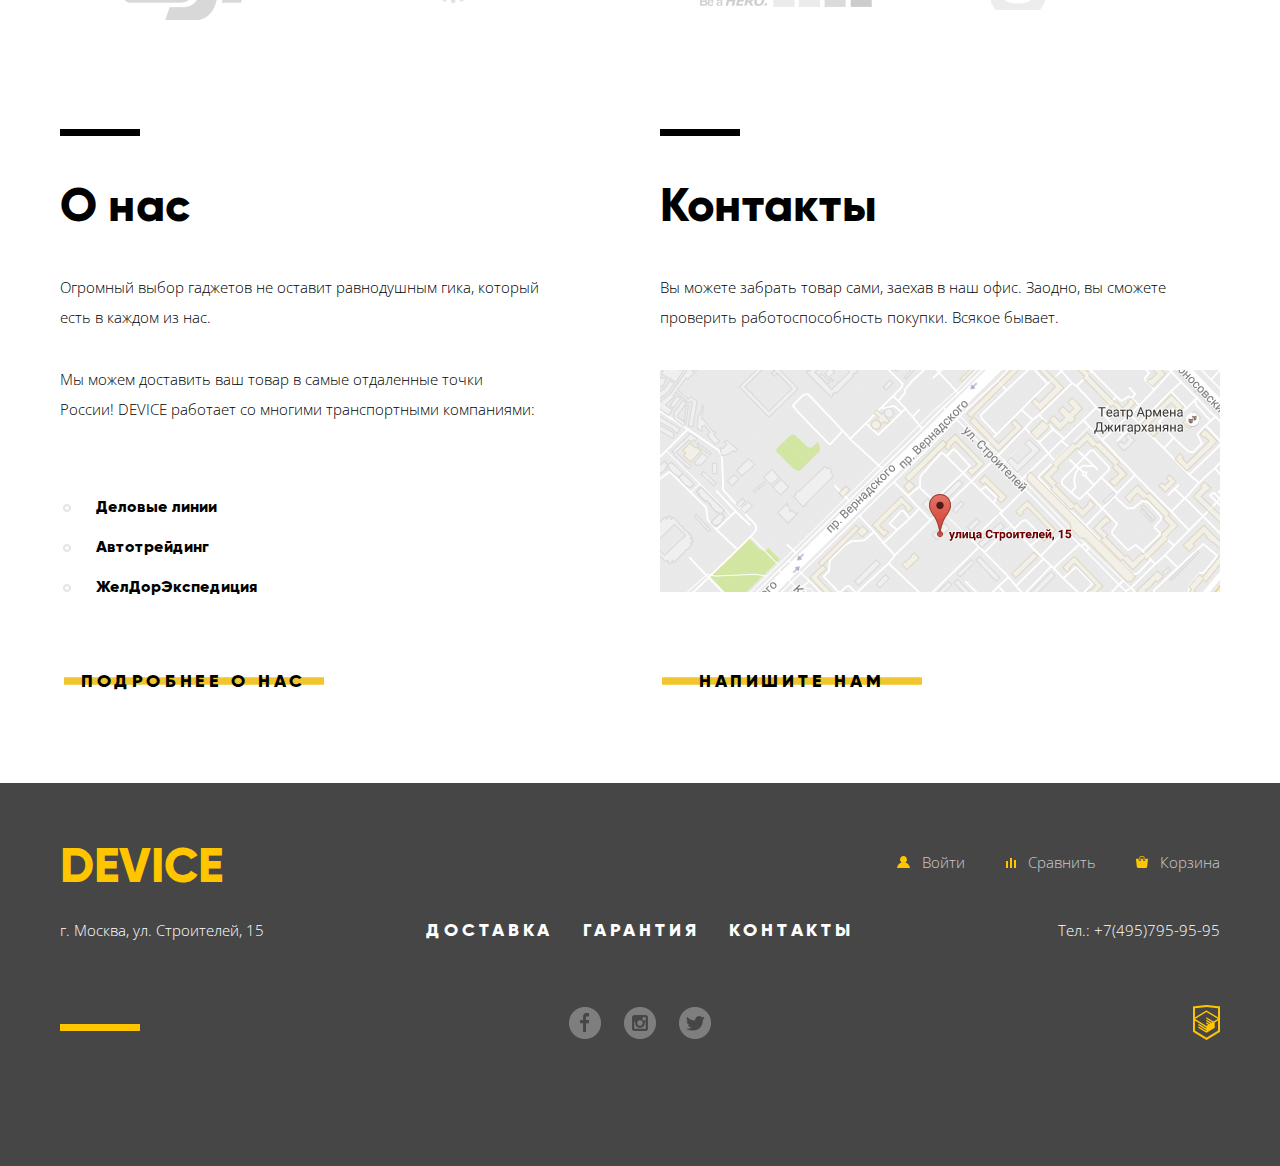
==== commit b10ad9d5: "исправление замечаний" ====
--- a/index.html
+++ b/index.html
@@ -23,8 +23,8 @@
         </form>
         <div class="header-navigation-container">
           <ul class="user-navigation">
-            <li class="login-link user-link">
-              <a href="#">Войти</a>
+            <li class="login-link">
+              <a class="user-link" href="#">Войти</a>
             </li>
           </ul>
           <div class="header-options-wrapper">
@@ -173,7 +173,7 @@
           </a>
         </li>
         <li class="main-catalog__item">
-          <a href="#">
+          <a href="catalog.html">
             <div class="main-catalog__item-wrapper">
               <img class="item__image" src="img/catalog-items/popular-2.svg" width="86" height="117" alt="Моноподы">
             </div>
@@ -333,8 +333,10 @@
         <p>
           Вы можете забрать товар сами, заехав в наш офис. Заодно, вы сможете проверить работоспособность покупки. Всякое бывает.
         </p>
-        <img class="main-contacts__map" src="img/map.png" width="560" height="222" alt="Наш адрес: г.Москва, ул.Строителей 15">
-        <a class="main-contacts__button button" href="#">напишите нам</a>
+        <a class="main-contacts__map" href="https://www.google.com/maps/place/ул.+Строителей,+15,+Москва,+119311/@55.687034,37.527424,17z/data=!3m1!4b1!4m5!3m4!1s0x46b54cf65f5c8955:0x694710ccd55501e!8m2!3d55.687031!4d37.529618">
+          <img src="img/map.png" width="560" height="222" alt="Наш адрес: г.Москва, ул.Строителей 15">
+        </a>
+        <a class="main-contacts__button button" href="write.html">напишите нам</a>
       </section>
     </div>
   </main>
@@ -407,7 +409,7 @@
         <a class="social-icon social-icon_twitter" href="https://twitter.com"><span class="visually-hidden">twitter</span></a>
       </div>
       <div class="footer__html-logo">
-        <a href="https://htmlacademy.ru">
+        <a href="https://htmlacademy.ru/intensive/htmlcss">
           <img src="img/icons/logo-html.png" width="27" height="35" alt="ссылка на html академию">
         </a>
       </div>
@@ -438,5 +440,33 @@
     <img src="img/map-big.png" width="960" height="559" alt="Наш адрес: г.Москва, ул.Строителей 15">
     <button class="modal-close" type="button">Закрыть</button>
   </section>
+
+  <script>
+
+    var open = document.querySelector(".main-contacts__button");
+    var popup = document.querySelector(".modal-write-us");
+    var close = popup.querySelector(".modal-close");
+    var names = popup.querySelector("p:first-child input");
+    var form = popup.querySelector("form");
+    var email = popup.querySelector("[name=e-mail]");
+
+    open.addEventListener("click", function (evt) {
+    evt.preventDefault();
+    popup.classList.add("modal-show");
+    names.focus();
+  });
+
+    close.addEventListener("click", function (evt) {
+      evt.preventDefault();
+      popup.classList.remove("modal-show");
+    })
+    form.addEventListener("submit", function (evt) {
+      evt.preventDefault();
+    })
+
+
+</script>
+
+
 </body>
 </html>--- a/css/style.min.css
+++ b/css/style.min.css
@@ -1 +1 @@
-@font-face{font-family:"Gilroy";src:url(gilroy-extrabold.woff2) format('woff2'),url(gilroyextrabold.woff) format('woff');font-weight:400;font-style:normal}@font-face{font-family:"Gilroy-light";src:url(Gilroylight.woff2) format('woff2'),local('Gilroy Light'),local('Gilroy-Light'),url(gilroylight.woff) format('woff'),url(Gilroylight.ttf) format('truetype');font-weight:300;font-style:normal}a,body{color:#000}body{margin:0;padding:0;font-family:"Open Sans",Arial,sans-serif;font-size:15px;line-height:30px;font-weight:300;text-align:left;background-color:#fff;min-width:1200px}a{text-decoration:none}.header-logo,h1,h2,h3,h4,h5,h6{font-family:"Gilroy",Arial,sans-serif;color:#000}img{max-width:100%}.header-logo{font-size:48px;line-height:50px;cursor:pointer}.header-logo:focus,.header-logo:hover{opacity:.6}.header-logo:active{opacity:.3}.header__search,.header__search-wrapper{height:45px;position:relative;border-bottom:2px solid transparent}.header__search{-webkit-box-flex:1;-ms-flex-positive:1;flex-grow:1}.header__search-wrapper{width:441px;display:-webkit-box;display:-ms-flexbox;display:flex;-webkit-box-pack:justify;-ms-flex-pack:justify;justify-content:space-between;-webkit-box-align:center;-ms-flex-align:center;align-items:center}.header__search::before{content:"";background-image:url(../img/icons/search.svg);position:absolute;width:16px;height:16px;background-repeat:no-repeat;top:16px;left:3px}.header__search-wrapper input[type=search]{opacity:.3;border:0;background-color:transparent;font-family:"Open Sans",Arial,sans-serif;font-size:15px;line-height:30px;text-align:left;-webkit-box-flex:1;-ms-flex-positive:1;flex-grow:1;padding-top:8px;margin-left:-95px;padding-right:10px}.header__search-wrapper input[type=search]:hover{opacity:.6}.footer__compare:focus span,.footer__compare:hover span,.footer__login-link:focus span,.footer__login-link:hover span,.footer__user-cart:focus span,.footer__user-cart:hover span,.header__search-wrapper input[type=search]:focus{opacity:1}.header-catalog__caption:hover+.header-catalog__list-wrapper,.header__search-wrapper:hover .header__search-button{visibility:visible}.header__search-wrapper:hover{border-bottom:2px solid #000}.header__search-button{width:85px;height:49px;border:2px solid #000;background-color:transparent;font:inherit;padding:0;visibility:hidden;-webkit-box-flex:0;-ms-flex-positive:0;flex-grow:0}.header__search-button:focus,.header__search-button:hover{background-color:#000;color:#fff}.header__search-button:active{color:rgba(255,255,255,.3)}.user-link{position:relative;padding-left:26px}.compare::before,.user-cart::before,.user-link::before{content:"";background-image:url(../img/icons/user.svg);width:13px;height:12px;background-repeat:no-repeat;position:absolute;top:9px;left:-1px}.compare,.user-cart{padding-left:30px;position:relative}.compare::before,.user-cart::before{background-image:url(../img/icons/compare.svg);width:10px;height:10px;left:9px;top:11px}.user-cart{margin-left:16px}.user-cart::before{background-image:url(../img/icons/cart.svg);width:12px;height:12px;left:7px;top:9px}.compare:focus,.compare:hover,.header-catalog__item a:focus,.header-catalog__item a:hover,.login-link:focus,.login-link:hover,.user-cart:focus,.user-cart:hover{opacity:.6}.compare:active,.header-catalog__item a:active,.login-link:active,.logout-link,.user-cart:active{opacity:.3}.header-catalog__caption{position:relative;cursor:pointer;background-color:inherit;border:0;padding:0}.header-catalog__caption::after{content:"";background-image:url(../img/icons/plus.png);position:absolute;width:16px;height:16px;background-repeat:no-repeat;right:-28px;bottom:5px}.header-catalog__caption,.header-link{font-family:"Gilroy",Arial,sans-serif;font-size:18px;line-height:24px;text-transform:uppercase;letter-spacing:.2em}.header-catalog__list{padding:0 60px;margin:18px 0 0;height:110px;width:550px;display:-webkit-box;display:-ms-flexbox;display:flex;-webkit-box-orient:vertical;-webkit-box-direction:normal;-ms-flex-direction:column;flex-direction:column;-ms-flex-wrap:wrap;flex-wrap:wrap;-webkit-box-pack:start;-ms-flex-pack:start;justify-content:flex-start;-ms-flex-line-pack:justify;align-content:space-between;position:absolute;list-style:none}.header-catalog__item:last-child{height:100%}.header-catalog__list-wrapper{width:1160px;min-height:165px;background-color:#f7e296;z-index:1;position:absolute;margin-left:-60px;top:174px;visibility:hidden}.header-catalog__list-wrapper:hover{visibility:visible}.header-catalog__item a{font-family:'Open Sans',Arial,sans-serif;font-size:15px;line-height:36px}.header-catalog__caption:focus,.header-catalog__caption:hover,.header-link:focus,.header-link:hover{opacity:.6}.header-catalog__caption:active,.header-link:active{opacity:.3}.visually-hidden{position:absolute;clip:rect(0 0 0 0);width:1px;height:1px;margin:-1px}.slide__caption,.slide__count{font-family:"Gilroy",Arial,sans-serif}.slide__caption{line-height:56px;font-size:47px}.slide__count{font-size:179.2px;color:#fff}.slide__details td{font-family:"Gilroy-light";font-size:36px;line-height:48px}.slide__details th{font-family:"Open Sans",Arial,sans-serif;font-size:13px;line-height:20px}.button,.main-catalog__item a,.modal label{font-family:"Gilroy";font-size:18px;line-height:24px}.button{text-transform:uppercase;letter-spacing:.2em;border:0;background-color:transparent}.button:active{color:rgba(0,0,0,.3)}.service-options h3,section h3{font-size:47px;line-height:48px}.delivery-options li{list-style-image:url(../img/icons/slider-button.png)}.footer{background-color:#464646;color:#fff;border-top:1px solid #464646}.footer-logo{font-family:"Gilroy";font-size:48px;line-height:48px;color:#ffc600;cursor:pointer}.footer-logo:focus,.footer-logo:hover,.options__list li:focus,.options__list li:hover,.social-icon_fb:focus::before,.social-icon_fb:hover::before{opacity:.6}.footer-logo:active,.options__list li:active{opacity:.3}.options__list a{font-family:"Gilroy";font-size:18px;line-height:24px;letter-spacing:.2em;text-transform:uppercase;color:#fff}.social-icon_fb::before,.social-icon_instagram::before{content:"";background-image:url(../img/icons/fb.png);width:32px;height:32px;display:inline-block;vertical-align:top;background-repeat:no-repeat;opacity:.3;margin-top:-5px}.social-icon_fb:active::before{opacity:.1}.social-icon_instagram::before{background-image:url(../img/icons/inst.png)}.social-icon_instagram:focus::before,.social-icon_instagram:hover::before{opacity:.6}.social-icon_instagram:active::before{opacity:.1}.social-icon_twitter::before{content:"";background-image:url(../img/icons/tw.png);width:32px;height:32px;display:inline-block;vertical-align:top;background-repeat:no-repeat;opacity:.3;margin-top:-5px}.footer__compare:focus svg,.footer__compare:hover svg,.footer__html-logo img:focus,.footer__html-logo img:hover,.footer__login-link:focus svg,.footer__login-link:hover svg,.footer__user-cart:focus svg,.footer__user-cart:hover svg,.option__link:focus,.option__link:hover,.social-icon_twitter:focus::before,.social-icon_twitter:hover::before{opacity:.6}.social-icon_twitter:active::before{opacity:.1}.footer__html-logo img:active{opacity:.3}.modal input{font-family:"Open Sans",Arial,sans-serif;font-size:14px;font-weight:400;line-height:18px;background-color:#f2f2f2;border:0}.modal input:hover,textarea:hover{background-color:#eaeaea}.modal input:focus,textarea:focus{background-color:#fff;outline:2px solid #f7e296;border:0}.modal input:invalid{background-color:rgba(237,181,181,.5);outline:0}textarea{font-weight:400;background-color:#f2f2f2;width:760px;min-height:156px;border:0}.item__price{font-family:"Gilroy-light";font-size:16px;line-height:24px}.option__link_active,textarea{font-family:"Open Sans",Arial,sans-serif;font-size:14px;line-height:18px}.option__link{opacity:.3}.brands__item a:hover .brand__image_hidden,.option__link:active{opacity:1}.header-block,.inner-header-block{width:1160px;min-height:299px;margin:0 auto}.inner-header-block{background-color:#f7e296;position:absolute;z-index:1}.header-block{padding:0}.catalog-header,.header{width:1160px;min-height:299px;margin:40px auto 0;background-color:#f7e296}.catalog-header{min-height:186px}.header-navigation,.inner-header-block{padding:35px 60px 0}.header-logo{position:absolute;top:16px}.header-navigation-wrapper{-webkit-box-align:center;-ms-flex-align:center;align-items:center;margin-bottom:29px}.header-navigation-container,.header-navigation-wrapper,.user-navigation{display:-webkit-box;display:-ms-flexbox;display:flex;-webkit-box-pack:justify;-ms-flex-pack:justify;justify-content:space-between}.header-navigation-container{width:500px}.user-navigation{margin:0;padding:0;list-style:none;min-width:220px}.header-options-wrapper{width:220px}.header-links-add-wrapper,.header-links-wrapper,.header-options,.header-options-wrapper{display:-webkit-box;display:-ms-flexbox;display:flex;-webkit-box-pack:justify;-ms-flex-pack:justify;justify-content:space-between}.header-links-add-wrapper,.header-links-wrapper{-ms-flex-preferred-size:500px;flex-basis:500px;-webkit-box-align:center;-ms-flex-align:center;align-items:center}.header-links-add-wrapper{-ms-flex-preferred-size:341px;flex-basis:341px}.slide-section{min-height:500px;position:relative;top:-107px}.slide-wrapper,.slide__image-wrapper{display:-webkit-box;display:-ms-flexbox;display:flex}.slide-wrapper{-webkit-box-pack:justify;-ms-flex-pack:justify;justify-content:space-between;-webkit-box-align:center;-ms-flex-align:center;align-items:center;margin:0 auto 89px;width:1160px}.slide__image-wrapper{width:560px}.slide__image{margin:0 auto}.slide__content-wrapper{width:560px;padding-right:80px;-webkit-box-sizing:border-box;box-sizing:border-box;position:relative;margin-top:71px}.slide__count{position:absolute;top:-19px;right:50px}.slide__content-wrapper::before{content:"";background:#fff;width:100px;height:7px;position:absolute;margin-bottom:10px;top:-43px}.slide__caption{z-index:2}.slide__description{margin-top:19px;margin-bottom:49px}.slide__details{margin-top:55px;margin-bottom:4px;border-collapse:collapse}.slide__details th:nth-child(3){padding-left:3px}.slide__details tr:last-child{height:29px}tr td:first-child,tr th:first-child{width:157px}tr td:nth-child(2),tr th:nth-child(2){width:137px}.button::before{content:"";display:block;height:6px;background-color:#f0c52e;position:absolute;top:50%;-webkit-transform:translateY(-50%);-ms-transform:translateY(-50%);transform:translateY(-50%);z-index:-1;border-bottom:1px solid #f4d361;border-top:1px solid #f4d361}.slide__option-button::before{width:220px}.button:active::before,.button:focus::before,.button:hover::before{border:0;height:40px}.slide__option-button{position:relative;padding-left:43px;padding-right:43px}.slide__change-button,.slide__change-button_active{border-radius:6px;width:12px;height:12px;border:1px solid #000;background-color:inherit;padding:0;position:relative;margin-left:18px}.slide__change-button_active::before{content:"";display:block;border-radius:50%;width:4px;height:4px;border:1px solid #000;background-color:inherit;position:absolute;top:2px;left:2px}.slide__buttons-wrapper{width:480px;display:-webkit-box;display:-ms-flexbox;display:flex;-webkit-box-pack:justify;-ms-flex-pack:justify;justify-content:space-between}.slide_hidden{display:none}.main-catalog__list{width:1160px;min-height:250px;padding:0;margin:-108px auto 0;display:-webkit-box;display:-ms-flexbox;display:flex;-webkit-box-pack:justify;-ms-flex-pack:justify;justify-content:space-between;list-style:none}.main-catalog__item{width:160px}.main-catalog__item-wrapper{width:160px;height:160px;background-color:#f7e296;display:-webkit-box;display:-ms-flexbox;display:flex;margin:auto}.item__image{margin:auto}.main-catalog__item:nth-child(2) .item__image{margin:auto auto 0}.item__description{padding:0;margin:33px 0 0}.main-catalog__item:hover .main-catalog__item-wrapper{background-color:#f0c52e}.footer__compare:active span,.footer__compare:active svg,.footer__login-link:active span,.footer__login-link:active svg,.footer__user-cart:active span,.footer__user-cart:active svg,.main-catalog__item:active .item__description,.main-catalog__item:active .item__image{opacity:.3}.service-options-wrapper::before{content:"";background-color:#e5e5e5;height:288px;width:100%;position:absolute;z-index:-1;top:27px}.service-options-wrapper{position:relative;margin-top:145px}.service-options{width:1160px;min-height:200px;margin:0 auto;display:-webkit-box;display:-ms-flexbox;display:flex;-webkit-box-pack:justify;-ms-flex-pack:justify;justify-content:space-between}.none{display:none}.service-options__list{list-style:none;display:-webkit-box;display:-ms-flexbox;display:flex;-webkit-box-orient:vertical;-webkit-box-direction:normal;-ms-flex-direction:column;flex-direction:column;-webkit-box-align:center;-ms-flex-align:center;align-items:center;padding:0 0 0 13px;margin:12px 0 0;position:relative}.service-options__list::after{content:"";width:7px;height:319px;background-color:#000;position:absolute;top:-85px;right:-135px}.service-options__list li{margin-bottom:35px}.service-option-text-wrapper{width:460px}.service-option-text-wrapper p{padding:0;margin:32px 0 0}.service-option-text-wrapper h3{margin:0;padding:0}.brands__item a,.service-option__button{position:relative}.service-option__button::before{width:160px;top:50%;left:50%;margin-right:-50%;-webkit-transform:translate(-50%,-50%);-ms-transform:translate(-50%,-50%);transform:translate(-50%,-50%)}.service-option__button:active::before,.service-option__button_active::before{width:278px;height:40px;background-color:#000;margin-left:59px;border:0}.service-option__button:active,.service-option__button_active{color:#f7e184}.service-option__button_active::before{top:50%;left:50%;margin-right:-50%;-webkit-transform:translate(-50%,-50%);-ms-transform:translate(-50%,-50%);transform:translate(-50%,-50%)}.service-option{display:-webkit-box;display:-ms-flexbox;display:flex;width:760px;-webkit-box-pack:justify;-ms-flex-pack:justify;justify-content:space-between}.service-option__image{margin-right:65px;margin-top:10px}.brands{width:1160px;display:-webkit-box;display:-ms-flexbox;display:flex;-webkit-box-pack:justify;-ms-flex-pack:justify;justify-content:space-between;padding:0;margin:202px auto 0;list-style:none}.brands__item{width:260px}.brands__item a{display:block}.brand__image_hidden{position:absolute;top:0;left:0;opacity:0}.about-us,.main-contacts,.section-wrapper{display:-webkit-box;display:-ms-flexbox;display:flex}.section-wrapper{-webkit-box-pack:justify;-ms-flex-pack:justify;justify-content:space-between;min-height:513px;margin:137px auto 89px;width:1160px}.about-us,.main-contacts{width:480px;-webkit-box-orient:vertical;-webkit-box-direction:normal;-ms-flex-direction:column;flex-direction:column}.main-contacts{width:560px}.section-header{position:relative;padding:0;margin:0 0 43px}.section-header::before{content:"";width:80px;height:7px;background-color:#000;position:absolute;top:-52px}.section-wrapper p{margin:0;padding:0 0 32px}.delivery-options{padding:0;font-family:"Gilroy",Arial,sans-serif;font-size:16px;line-height:40px;margin:31px 0 62px 18px}.delivery-options li{padding-left:18px}.main-contacts__map{margin-top:6px;margin-bottom:77px}.delivery-options__button,.main-contacts__button{position:relative;-ms-flex-item-align:start;align-self:flex-start}.delivery-options__button{left:21px}.main-contacts__button{left:39px}.delivery-options__button::before,.main-contacts__button::before{width:260px;top:50%;left:50%;-webkit-transform:translate(-50%,-50%);-ms-transform:translate(-50%,-50%);transform:translate(-50%,-50%)}.footer-wrapper{width:1160px;min-height:324px;margin:0 auto}.first-line-wrapper,.right-block-wrapper{-webkit-box-pack:justify;-ms-flex-pack:justify;justify-content:space-between}.first-line-wrapper{display:-webkit-box;display:-ms-flexbox;display:flex;-webkit-box-align:center;-ms-flex-align:center;align-items:center;margin-top:58px}.right-block-wrapper{min-width:323px;margin-bottom:9px}.footer-options-wrapper,.footer__user-navigation,.right-block-wrapper{display:-webkit-box;display:-ms-flexbox;display:flex}.footer__user-navigation{margin:0;padding:0;list-style:none}.footer-options-wrapper{min-width:214px}.footer__compare,.footer__user-cart{margin-left:40px}.footer__compare span,.footer__login-link span,.footer__user-cart span{color:#fff;opacity:.7}.right-block-wrapper span{margin-left:12px}.second-line-wrapper{margin-top:25px}.options__list,.second-line-wrapper,.third-line-wrapper{display:-webkit-box;display:-ms-flexbox;display:flex;-webkit-box-pack:justify;-ms-flex-pack:justify;justify-content:space-between}.options__list{min-width:428px;-ms-flex-wrap:wrap;flex-wrap:wrap;list-style:none;margin:0;padding:0}.second-line-wrapper p,.second-line-wrapper span{margin:0;padding:0;min-width:260px}.second-line-wrapper span{text-align:right}.third-line-wrapper{-webkit-box-align:center;-ms-flex-align:center;align-items:center;margin-top:60px}.image-line{width:80px;height:7px;background-color:#ffc600}.footer__html-logo,.footer__social{display:-webkit-box;display:-ms-flexbox;display:flex}.footer__social{-webkit-box-pack:justify;-ms-flex-pack:justify;justify-content:space-between;min-width:142px}.footer__html-logo{min-width:80px}.footer__html-logo a{margin-left:auto}.modal-write-us{position:fixed;-webkit-box-shadow:0 10px 20px rgba(0,0,0,.2);box-shadow:0 10px 20px rgba(0,0,0,.2);top:50%;left:50%;-webkit-transform:translate(-50%,-50%);-ms-transform:translate(-50%,-50%);transform:translate(-50%,-50%);width:760px;background-color:#fff;padding:100px;display:none}.modal-close{width:55px;height:55px;font-size:0;background-color:#f0c52e;opacity:.5;border:0;border-radius:50%;position:absolute;top:22px;right:22px;cursor:pointer}.modal-close:focus,.modal-close:hover{opacity:1}.modal-close:active{opacity:.3}.modal-close::after,.modal-close::before{content:"";width:27px;height:2px;background-color:#fff;position:absolute;right:14px;top:27px}.modal-close::before{-webkit-transform:rotate(45deg);-ms-transform:rotate(45deg);transform:rotate(45deg)}.modal-close::after{-webkit-transform:rotate(-45deg);-ms-transform:rotate(-45deg);transform:rotate(-45deg)}.modal input[type=email],.modal input[type=text]{width:360px;height:50px}.modal__ident-wrapper{display:-webkit-box;display:-ms-flexbox;display:flex;-webkit-box-pack:justify;-ms-flex-pack:justify;justify-content:space-between;-webkit-box-orient:horizontal;-webkit-box-direction:normal;-ms-flex-direction:row;flex-direction:row;margin-bottom:36px}.modal__ident-wrapper p,fieldset{margin:0;padding:0}.modal textarea,.modal__ident-wrapper input{margin-top:10px}.modal input[type=email],.modal input[type=text],.modal textarea{-webkit-box-sizing:border-box;box-sizing:border-box;padding:16px 20px}.submit-button{position:relative;left:28px;margin-top:43px}.modal-map,.submit-button::before{top:50%;left:50%;-webkit-transform:translate(-50%,-50%);-ms-transform:translate(-50%,-50%);transform:translate(-50%,-50%)}.submit-button::before{width:200px}.modal-map{padding:0;margin:0;position:fixed;-webkit-box-shadow:0 10px 20px rgba(0,0,0,.2);box-shadow:0 10px 20px rgba(0,0,0,.2);background-color:#fff;display:none}.site-navigation-wrapper{display:-webkit-box;display:-ms-flexbox;display:flex;width:1160px;-webkit-box-orient:vertical;-webkit-box-direction:normal;-ms-flex-direction:column;flex-direction:column;margin:0 auto;padding:37px 60px 38px;-webkit-box-sizing:border-box;box-sizing:border-box}.main-block-caption{font-size:47px;line-height:48px;padding:0;margin:0 0 16px}.breadcrumbs{font-size:14px;line-height:24px;-webkit-box-align:center;-ms-flex-align:center;align-items:center;margin:0;padding:0}.breadcrumbs svg{margin:17px}.breadcrumbs,.breadcrumbs li,.filter-block{display:-webkit-box;display:-ms-flexbox;display:flex}.breadcrumbs li{-webkit-box-align:center;-ms-flex-align:center;align-items:center}.filter-block{margin:0;padding:0;-webkit-box-orient:vertical;-webkit-box-direction:normal;-ms-flex-direction:column;flex-direction:column}.card-block{-webkit-box-sizing:border-box;box-sizing:border-box;background-color:#fff;padding:68px 20px 77px 72px}fieldset{border:0}.caption-wrapper h3{margin:0}.caption-wrapper h3,.sort-type-caption{font-family:"Gilroy";font-size:16px;line-height:24px;text-transform:uppercase;letter-spacing:.2em;padding:0}.card figcaption,.filter-block__caption{font-family:"Gilroy";font-size:18px;line-height:24px}.filter-block__caption,.filter-block__option label{position:relative}.filter-block__caption::before{content:"";width:201px;height:2px;background-color:#000;position:absolute;top:-13px}.filter-block__options,.option__bt{list-style:none;padding:0;font-size:14px;line-height:40px}input[type=checkbox]:checked+label::before{content:"";background-image:url(../img/icons/checkbox-on.png);width:27px;height:23px;background-repeat:no-repeat;position:absolute;top:-2px;left:-40px}input[type=checkbox]:not(:disabled)+label:focus::before,input[type=checkbox]:not(:disabled)+label:hover::before{opacity:.6}input[type=checkbox]:not(:disabled)+label:active::before{opacity:1}input[type=checkbox]+label::before{content:"";background-image:url(../img/icons/checkbox-off.png);width:23px;height:23px;background-repeat:no-repeat;position:absolute;top:-2px;left:-40px}input[type=checkbox]:focus+label::before{outline-color:#4d90fe;outline-width:5px;outline-style:auto}input[type=radio]:checked+label::before{content:"";background-image:url(../img/icons/radio-on.png);width:25px;height:25px;background-repeat:no-repeat;position:absolute;top:-4px;left:-40px}input[type=radio]+label::before{content:"";background-image:url(../img/icons/radio-off.png);width:25px;height:25px;background-repeat:no-repeat;position:absolute;top:-4px;left:-40px}input[type=radio]:not(:disabled)+label:focus::before,input[type=radio]:not(:disabled)+label:hover::before{opacity:.6}input[type=radio]:not(:disabled)+label:active::before{opacity:1}input[type=radio]:focus+label::before{outline-color:#4d90fe;outline-width:5px;outline-style:auto}input:disabled+label{opacity:.25}.bt__input{position:relative;margin-left:39px}.filter-block__options{margin:16px 0 0 38px}.sort-type,.sort-type__option{display:-webkit-box;display:-ms-flexbox;display:flex}.sort-type{width:832px;-webkit-box-align:center;-ms-flex-align:center;align-items:center;height:100%;background-color:#ebebeb}.sort-type__option{margin:0;padding:0;list-style:none}.line-wrapper,.line-wrapper .center{min-height:70px}.line-wrapper{display:-webkit-box;display:-ms-flexbox;display:flex;background:-webkit-gradient(linear,right top,left top,color-stop(50%,#eee),color-stop(50%,#dbdbdb));background:-webkit-linear-gradient(right,#eee 50%,#dbdbdb 50%);background:-o-linear-gradient(right,#eee 50%,#dbdbdb 50%);background:linear-gradient(to left,#eee 50%,#dbdbdb 50%)}.main-content-wrapper{background:-webkit-gradient(linear,left top,right top,color-stop(50%,#eee),color-stop(50%,#fff));background:-webkit-linear-gradient(left,#eee 50%,#fff 50%);background:-o-linear-gradient(left,#eee 50%,#fff 50%);background:linear-gradient(to right,#eee 50%,#fff 50%)}.cards ul,.price-range{display:-webkit-box;display:-ms-flexbox;display:flex;-webkit-box-direction:normal}.cards ul{width:760px;-ms-flex-wrap:wrap;flex-wrap:wrap;-webkit-box-pack:justify;-ms-flex-pack:justify;justify-content:space-between;list-style:none;-webkit-box-orient:horizontal;-ms-flex-direction:row;flex-direction:row}.cards figure,.cards ul{margin:0;padding:0}.price-range{-webkit-box-orient:vertical;-ms-flex-direction:column;flex-direction:column;margin-top:81px}.price-range__image{margin-top:22px}.option__bt{display:-webkit-box;display:-ms-flexbox;display:flex;margin:18px 0 0;-webkit-box-orient:vertical;-webkit-box-direction:normal;-ms-flex-direction:column;flex-direction:column}.filter__button{position:relative;z-index:1;margin-left:34px}.filter__button::before{width:200px;left:-38px}.filter{width:268px;margin-left:auto}.pin-wrapper{display:-webkit-box;display:-ms-flexbox;display:flex;width:135px;-webkit-box-pack:justify;-ms-flex-pack:justify;justify-content:space-between;min-height:25px;-webkit-box-align:center;-ms-flex-align:center;align-items:center}.pin{width:20px;height:20px;border-radius:50%;background-color:#fff;-webkit-box-shadow:0 2px #dadada;box-shadow:0 2px #dadada;position:relative}.pin-1::before,.pin-2::before{content:"";display:block;width:4px;height:4px;border-radius:50%;background-color:#ababab;top:50%;left:50%;-webkit-transform:translate(-50%,-50%);-ms-transform:translate(-50%,-50%);transform:translate(-50%,-50%);position:absolute}.pin-1::after,.pin-2::after{content:"";width:93px;height:2px;background-color:#91c92f;position:absolute;top:10px;left:20px}.pin-2::after{width:73px;background-color:#dbdbdb}.pin-1{margin-right:89px}.price-range__image span{font-family:"Gilroy-light";font-size:14px;line-height:24px;color:#000;opacity:.2;margin-right:62px}.pin:active{width:22px;height:22px}.filter__section{margin-top:40px}.center{width:1100px;margin:0 auto;padding-left:60px;display:-webkit-box;display:-ms-flexbox;display:flex;-webkit-box-align:start;-ms-flex-align:start;align-items:flex-start;-webkit-box-pack:justify;-ms-flex-pack:justify;justify-content:space-between}.bt__fieldset{margin-top:43px;margin-bottom:36px}.sort-type-caption{margin:0 27px 0 73px}.sort-order a:last-child{margin-left:16px}.sort-type__option li{margin-left:28px}.sort-order{margin-left:auto}.sort{opacity:.2}.sort:focus,.sort:hover{opacity:.4}.sort:active,.sort_active{opacity:1}.caption-wrapper{margin-top:23px}.card__image{margin-bottom:24px;position:relative}.card__image-hover{width:360px;height:380px;background-color:#eee;opacity:.7;position:absolute;top:0;left:0;visibility:hidden}.card:hover .card__image-hover,.card:hover a{visibility:visible}.card-description-wrapper{display:-webkit-box;display:-ms-flexbox;display:flex;-webkit-box-pack:justify;-ms-flex-pack:justify;justify-content:space-between;-webkit-box-orient:horizontal;-webkit-box-direction:normal;-ms-flex-direction:row;flex-direction:row;width:360px}.card__cart-button{position:absolute;z-index:1;top:178px;left:115px;visibility:hidden}.card__cart-button::before{width:200px;left:-38px}.card{position:relative;margin-bottom:45px;cursor:pointer}.card__compare-button{font-family:"Open Sans",Arial,sans-serif;font-size:13px;line-height:20px;background-color:transparent;border:0;opacity:.5;position:absolute;top:215px;left:105px;visibility:hidden}.card__compare-button:focus,.card__compare-button:hover{opacity:1}.card__compare-button:active{opacity:.2}.pagination,.pagination ul{display:-webkit-box;display:-ms-flexbox;display:flex}.pagination{background-color:#ebebeb;-webkit-box-pack:justify;-webkit-box-align:center;-ms-flex-align:center;align-items:center;width:760px;min-height:70px;margin-top:-10px;-ms-flex-pack:justify;justify-content:space-between}.pagination button,.pagination ul{font-family:"Gilroy";font-size:16px;line-height:24px;letter-spacing:.2em;text-transform:uppercase;background-color:inherit;border:0}.pagination ul{margin:0;-ms-flex-pack:distribute;justify-content:space-around;min-width:120px;list-style:none;padding:0 30px}.pagination button{padding-left:30px;padding-right:30px}.pagination__item:focus,.pagination__item:hover{opacity:.6}.pagination__item{opacity:.3}.pagination__item:active,.pagination__item_active{opacity:1}.pagination button{width:137px;height:70px}.pagination button:active,.pagination button:focus,.pagination button:hover{background-color:#d9d9d9}.pagination button:active{color:rgba(0,0,0,.3)}.footer__logout-link a,.footer__user-link a{color:#fff}.footer__logout-link{margin-left:21px;margin-right:2px;opacity:.3}+@font-face{font-family:"Gilroy";src:url(gilroy-extrabold.woff2) format('woff2'),url(gilroyextrabold.woff) format('woff');font-weight:400;font-style:normal}@font-face{font-family:"Gilroy-light";src:url(Gilroylight.woff2) format('woff2'),local('Gilroy Light'),local('Gilroy-Light'),url(gilroylight.woff) format('woff'),url(Gilroylight.ttf) format('truetype');font-weight:300;font-style:normal}a,body{color:#000}body{margin:0;padding:0;font-family:"Open Sans",Arial,sans-serif;font-size:15px;line-height:30px;font-weight:300;text-align:left;background-color:#fff;min-width:1200px}a{text-decoration:none}.header-logo,h1,h2,h3,h4,h5,h6{font-family:"Gilroy",Arial,sans-serif;color:#000}img{max-width:100%}.header-logo{font-size:48px;line-height:50px;cursor:pointer}.header-logo:focus,.header-logo:hover{opacity:.6}.header-logo:active{opacity:.3}.header__search,.header__search-wrapper{height:45px;position:relative;border-bottom:2px solid transparent}.header__search{-webkit-box-flex:1;-ms-flex-positive:1;flex-grow:1}.header__search-wrapper{width:441px;display:-webkit-box;display:-ms-flexbox;display:flex;-webkit-box-pack:justify;-ms-flex-pack:justify;justify-content:space-between;-webkit-box-align:center;-ms-flex-align:center;align-items:center}.header__search::before{content:"";background-image:url(../img/icons/search.svg);position:absolute;width:16px;height:16px;background-repeat:no-repeat;top:16px;left:3px}.header__search-wrapper input[type=search]{opacity:.3;border:0;background-color:transparent;font-family:"Open Sans",Arial,sans-serif;font-size:15px;line-height:30px;text-align:left;-webkit-box-flex:1;-ms-flex-positive:1;flex-grow:1;padding-top:8px;margin-left:-95px;padding-right:10px}.header__search-wrapper input[type=search]:hover{opacity:.6}.footer__compare:focus span,.footer__compare:hover span,.footer__login-link:focus span,.footer__login-link:hover span,.footer__user-cart:focus span,.footer__user-cart:hover span,.header__search-wrapper input[type=search]:focus{opacity:1}.header-catalog__caption:hover+.header-catalog__list-wrapper,.header__search-wrapper:hover .header__search-button{visibility:visible}.header__search-wrapper:hover{border-bottom:2px solid #000}.header__search-button{width:85px;height:49px;border:2px solid #000;background-color:transparent;font:inherit;padding:0;visibility:hidden;-webkit-box-flex:0;-ms-flex-positive:0;flex-grow:0}.header__search-button:focus,.header__search-button:hover{background-color:#000;color:#fff}.header__search-button:active{color:rgba(255,255,255,.3)}.user-link{position:relative;padding-left:26px}.compare::before,.user-cart::before,.user-link::before{content:"";background-image:url(../img/icons/user.svg);width:13px;height:12px;background-repeat:no-repeat;position:absolute;top:5px;left:-1px}.compare,.user-cart{padding-left:30px;position:relative}.compare::before,.user-cart::before{background-image:url(../img/icons/compare.svg);width:10px;height:10px;left:9px;top:11px}.user-cart{margin-left:16px}.user-cart::before{background-image:url(../img/icons/cart.svg);width:12px;height:12px;left:7px;top:9px}.compare:focus,.compare:hover,.header-catalog__item a:focus,.header-catalog__item a:hover,.login-link:focus,.login-link:hover,.user-cart:focus,.user-cart:hover{opacity:.6}.compare:active,.header-catalog__item a:active,.login-link:active,.logout-link,.user-cart:active{opacity:.3}.header-catalog__caption{position:relative;cursor:pointer;background-color:inherit;border:0;padding:0}.header-catalog__caption::after{content:"";background-image:url(../img/icons/plus.png);position:absolute;width:16px;height:16px;background-repeat:no-repeat;right:-28px;bottom:5px}.header-catalog__caption,.header-link{font-family:"Gilroy",Arial,sans-serif;font-size:18px;line-height:24px;text-transform:uppercase;letter-spacing:.2em}.header-catalog__list{padding:0 60px;margin:18px 0 0;height:110px;width:550px;display:-webkit-box;display:-ms-flexbox;display:flex;-webkit-box-orient:vertical;-webkit-box-direction:normal;-ms-flex-direction:column;flex-direction:column;-ms-flex-wrap:wrap;flex-wrap:wrap;-webkit-box-pack:start;-ms-flex-pack:start;justify-content:flex-start;-ms-flex-line-pack:justify;align-content:space-between;position:absolute;list-style:none}.header-catalog__item:last-child{height:100%}.header-catalog__list-wrapper{width:1160px;min-height:165px;background-color:#f7e296;z-index:1;position:absolute;margin-left:-60px;top:174px;visibility:hidden}.header-catalog__list-wrapper:hover{visibility:visible}.header-catalog__item a{font-family:'Open Sans',Arial,sans-serif;font-size:15px;line-height:36px}.header-catalog__caption:focus,.header-catalog__caption:hover,.header-link:focus,.header-link:hover{opacity:.6}.header-catalog__caption:active,.header-link:active{opacity:.3}.visually-hidden{position:absolute;clip:rect(0 0 0 0);width:1px;height:1px;margin:-1px}.slide__caption,.slide__count{font-family:"Gilroy",Arial,sans-serif}.slide__caption{line-height:56px;font-size:47px}.slide__count{font-size:179.2px;color:#fff}.slide__details td{font-family:"Gilroy-light";font-size:36px;line-height:48px}.slide__details th{font-family:"Open Sans",Arial,sans-serif;font-size:13px;line-height:20px}.button,.main-catalog__item a,.modal label{font-family:"Gilroy";font-size:18px;line-height:24px}.button{text-transform:uppercase;letter-spacing:.2em;border:0;background-color:transparent}.button:active{color:rgba(0,0,0,.3)}.service-options h3,section h3{font-size:47px;line-height:48px}.delivery-options li{list-style-image:url(../img/icons/slider-button.png)}.footer{background-color:#464646;color:#fff;border-top:1px solid #464646}.footer-logo{font-family:"Gilroy";font-size:48px;line-height:48px;color:#ffc600;cursor:pointer}.footer-logo:focus,.footer-logo:hover,.options__list li:focus,.options__list li:hover,.social-icon_fb:focus::before,.social-icon_fb:hover::before{opacity:.6}.footer-logo:active,.options__list li:active{opacity:.3}.options__list a{font-family:"Gilroy";font-size:18px;line-height:24px;letter-spacing:.2em;text-transform:uppercase;color:#fff}.social-icon_fb::before,.social-icon_instagram::before{content:"";background-image:url(../img/icons/fb.png);width:32px;height:32px;display:inline-block;vertical-align:top;background-repeat:no-repeat;opacity:.3;margin-top:-5px}.social-icon_fb:active::before{opacity:.1}.social-icon_instagram::before{background-image:url(../img/icons/inst.png)}.social-icon_instagram:focus::before,.social-icon_instagram:hover::before{opacity:.6}.social-icon_instagram:active::before{opacity:.1}.social-icon_twitter::before{content:"";background-image:url(../img/icons/tw.png);width:32px;height:32px;display:inline-block;vertical-align:top;background-repeat:no-repeat;opacity:.3;margin-top:-5px}.footer__compare:focus svg,.footer__compare:hover svg,.footer__html-logo img:focus,.footer__html-logo img:hover,.footer__login-link:focus svg,.footer__login-link:hover svg,.footer__user-cart:focus svg,.footer__user-cart:hover svg,.option__link:focus,.option__link:hover,.social-icon_twitter:focus::before,.social-icon_twitter:hover::before{opacity:.6}.social-icon_twitter:active::before{opacity:.1}.footer__html-logo img:active{opacity:.3}.modal input{font-family:"Open Sans",Arial,sans-serif;font-size:14px;font-weight:400;line-height:18px;background-color:#f2f2f2;border:0}.modal input:hover,textarea:hover{background-color:#eaeaea}.modal input:focus,textarea:focus{background-color:#fff;outline:2px solid #f7e296;border:0}.modal input:invalid{background-color:rgba(237,181,181,.5);outline:0}textarea{font-weight:400;background-color:#f2f2f2;width:760px;min-height:156px;border:0}.item__price{font-family:"Gilroy-light";font-size:16px;line-height:24px}.option__link_active,textarea{font-family:"Open Sans",Arial,sans-serif;font-size:14px;line-height:18px}.option__link{opacity:.3}.brands__item a:hover .brand__image_hidden,.option__link:active{opacity:1}.header-block,.inner-header-block{width:1160px;min-height:299px;margin:0 auto}.inner-header-block{background-color:#f7e296;position:absolute;z-index:1}.header-block{padding:0}.catalog-header,.header{width:1160px;min-height:299px;margin:40px auto 0;background-color:#f7e296}.catalog-header{min-height:186px}.header-navigation,.inner-header-block{padding:35px 60px 0}.header-logo{position:absolute;top:16px}.header-navigation-wrapper{-webkit-box-align:center;-ms-flex-align:center;align-items:center;margin-bottom:29px}.header-navigation-container,.header-navigation-wrapper,.user-navigation{display:-webkit-box;display:-ms-flexbox;display:flex;-webkit-box-pack:justify;-ms-flex-pack:justify;justify-content:space-between}.header-navigation-container{width:500px}.user-navigation{margin:0;padding:0;list-style:none;min-width:220px}.header-options-wrapper{width:220px}.header-links-add-wrapper,.header-links-wrapper,.header-options,.header-options-wrapper{display:-webkit-box;display:-ms-flexbox;display:flex;-webkit-box-pack:justify;-ms-flex-pack:justify;justify-content:space-between}.header-links-add-wrapper,.header-links-wrapper{-ms-flex-preferred-size:500px;flex-basis:500px;-webkit-box-align:center;-ms-flex-align:center;align-items:center}.header-links-add-wrapper{-ms-flex-preferred-size:341px;flex-basis:341px}.slide-section{min-height:500px;position:relative;top:-107px}.slide-wrapper,.slide__image-wrapper{display:-webkit-box;display:-ms-flexbox;display:flex}.slide-wrapper{-webkit-box-pack:justify;-ms-flex-pack:justify;justify-content:space-between;-webkit-box-align:center;-ms-flex-align:center;align-items:center;margin:0 auto 89px;width:1160px}.slide__image-wrapper{width:560px}.slide__image{margin:0 auto}.slide__content-wrapper{width:560px;padding-right:80px;-webkit-box-sizing:border-box;box-sizing:border-box;position:relative;margin-top:71px}.slide__count{position:absolute;top:-19px;right:50px}.slide__content-wrapper::before{content:"";background:#fff;width:100px;height:7px;position:absolute;margin-bottom:10px;top:-43px}.slide__caption{z-index:2}.slide__description{margin-top:19px;margin-bottom:49px}.slide__details{margin-top:55px;margin-bottom:4px;border-collapse:collapse}.slide__details th:nth-child(3){padding-left:3px}.slide__details tr:last-child{height:29px}tr td:first-child,tr th:first-child{width:157px}tr td:nth-child(2),tr th:nth-child(2){width:137px}.button::before{content:"";display:block;height:6px;background-color:#f0c52e;position:absolute;top:50%;-webkit-transform:translateY(-50%);-ms-transform:translateY(-50%);transform:translateY(-50%);z-index:-1;border-bottom:1px solid #f4d361;border-top:1px solid #f4d361}.slide__option-button::before{width:220px}.button:active::before,.button:focus::before,.button:hover::before{border:0;height:40px}.slide__option-button{position:relative;padding-left:43px;padding-right:43px}.slide__change-button,.slide__change-button_active{border-radius:6px;width:12px;height:12px;border:1px solid #000;background-color:inherit;padding:0;position:relative;margin-left:18px}.slide__change-button_active::before{content:"";display:block;border-radius:50%;width:4px;height:4px;border:1px solid #000;background-color:inherit;position:absolute;top:2px;left:2px}.slide__buttons-wrapper{width:480px;display:-webkit-box;display:-ms-flexbox;display:flex;-webkit-box-pack:justify;-ms-flex-pack:justify;justify-content:space-between}.slide_hidden{display:none}.main-catalog__list{width:1160px;min-height:250px;padding:0;margin:-108px auto 0;display:-webkit-box;display:-ms-flexbox;display:flex;-webkit-box-pack:justify;-ms-flex-pack:justify;justify-content:space-between;list-style:none}.main-catalog__item{width:160px}.main-catalog__item-wrapper{width:160px;height:160px;background-color:#f7e296;display:-webkit-box;display:-ms-flexbox;display:flex;margin:auto}.item__image{margin:auto}.main-catalog__item:nth-child(2) .item__image{margin:auto auto 0}.item__description{padding:0;margin:33px 0 0}.main-catalog__item:hover .main-catalog__item-wrapper{background-color:#f0c52e}.footer__compare:active span,.footer__compare:active svg,.footer__login-link:active span,.footer__login-link:active svg,.footer__user-cart:active span,.footer__user-cart:active svg,.main-catalog__item:active .item__description,.main-catalog__item:active .item__image{opacity:.3}.service-options-wrapper::before{content:"";background-color:#e5e5e5;height:288px;width:100%;position:absolute;z-index:-1;top:27px}.service-options-wrapper{position:relative;margin-top:145px}.service-options{width:1160px;min-height:200px;margin:0 auto;display:-webkit-box;display:-ms-flexbox;display:flex;-webkit-box-pack:justify;-ms-flex-pack:justify;justify-content:space-between}.none{display:none}.service-options__list{list-style:none;display:-webkit-box;display:-ms-flexbox;display:flex;-webkit-box-orient:vertical;-webkit-box-direction:normal;-ms-flex-direction:column;flex-direction:column;-webkit-box-align:center;-ms-flex-align:center;align-items:center;padding:0 0 0 13px;margin:12px 0 0;position:relative}.service-options__list::after{content:"";width:7px;height:319px;background-color:#000;position:absolute;top:-85px;right:-135px}.service-options__list li{margin-bottom:35px}.service-option-text-wrapper{width:460px}.service-option-text-wrapper p{padding:0;margin:32px 0 0}.service-option-text-wrapper h3{margin:0;padding:0}.brands__item a,.service-option__button{position:relative}.service-option__button::before{width:160px;top:50%;left:50%;margin-right:-50%;-webkit-transform:translate(-50%,-50%);-ms-transform:translate(-50%,-50%);transform:translate(-50%,-50%)}.service-option__button:active::before,.service-option__button_active::before{width:278px;height:40px;background-color:#000;margin-left:59px;border:0}.service-option__button:active,.service-option__button_active{color:#f7e184}.service-option__button_active::before{top:50%;left:50%;margin-right:-50%;-webkit-transform:translate(-50%,-50%);-ms-transform:translate(-50%,-50%);transform:translate(-50%,-50%)}.service-option{display:-webkit-box;display:-ms-flexbox;display:flex;width:760px;-webkit-box-pack:justify;-ms-flex-pack:justify;justify-content:space-between}.service-option__image{margin-right:65px;margin-top:10px}.brands{width:1160px;display:-webkit-box;display:-ms-flexbox;display:flex;-webkit-box-pack:justify;-ms-flex-pack:justify;justify-content:space-between;padding:0;margin:202px auto 0;list-style:none}.brands__item{width:260px}.brands__item a{display:block}.brand__image_hidden{position:absolute;top:0;left:0;opacity:0}.about-us,.main-contacts,.section-wrapper{display:-webkit-box;display:-ms-flexbox;display:flex}.section-wrapper{-webkit-box-pack:justify;-ms-flex-pack:justify;justify-content:space-between;min-height:513px;margin:137px auto 89px;width:1160px}.about-us,.main-contacts{width:480px;-webkit-box-orient:vertical;-webkit-box-direction:normal;-ms-flex-direction:column;flex-direction:column}.main-contacts{width:560px}.section-header{position:relative;padding:0;margin:0 0 43px}.section-header::before{content:"";width:80px;height:7px;background-color:#000;position:absolute;top:-52px}.section-wrapper p{margin:0;padding:0 0 32px}.delivery-options{padding:0;font-family:"Gilroy",Arial,sans-serif;font-size:16px;line-height:40px;margin:31px 0 62px 18px}.delivery-options li{padding-left:18px}.main-contacts__map{margin-top:6px;margin-bottom:68px}.delivery-options__button,.main-contacts__button{position:relative;-ms-flex-item-align:start;align-self:flex-start}.delivery-options__button{left:21px}.main-contacts__button{left:39px}.delivery-options__button::before,.main-contacts__button::before{width:260px;top:50%;left:50%;-webkit-transform:translate(-50%,-50%);-ms-transform:translate(-50%,-50%);transform:translate(-50%,-50%)}.footer-wrapper{width:1160px;min-height:324px;margin:0 auto}.first-line-wrapper,.right-block-wrapper{-webkit-box-pack:justify;-ms-flex-pack:justify;justify-content:space-between}.first-line-wrapper{display:-webkit-box;display:-ms-flexbox;display:flex;-webkit-box-align:center;-ms-flex-align:center;align-items:center;margin-top:58px}.right-block-wrapper{min-width:323px;margin-bottom:9px}.footer-options-wrapper,.footer__user-navigation,.right-block-wrapper{display:-webkit-box;display:-ms-flexbox;display:flex}.footer__user-navigation{margin:0;padding:0;list-style:none}.footer-options-wrapper{min-width:214px}.footer__compare,.footer__user-cart{margin-left:40px}.footer__compare span,.footer__login-link span,.footer__user-cart span{color:#fff;opacity:.7}.right-block-wrapper span{margin-left:12px}.second-line-wrapper{margin-top:25px}.options__list,.second-line-wrapper,.third-line-wrapper{display:-webkit-box;display:-ms-flexbox;display:flex;-webkit-box-pack:justify;-ms-flex-pack:justify;justify-content:space-between}.options__list{min-width:428px;-ms-flex-wrap:wrap;flex-wrap:wrap;list-style:none;margin:0;padding:0}.second-line-wrapper p,.second-line-wrapper span{margin:0;padding:0;min-width:260px}.second-line-wrapper span{text-align:right}.third-line-wrapper{-webkit-box-align:center;-ms-flex-align:center;align-items:center;margin-top:60px}.image-line{width:80px;height:7px;background-color:#ffc600}.footer__html-logo,.footer__social{display:-webkit-box;display:-ms-flexbox;display:flex}.footer__social{-webkit-box-pack:justify;-ms-flex-pack:justify;justify-content:space-between;min-width:142px}.footer__html-logo{min-width:80px}.footer__html-logo a{margin-left:auto}.modal-write-us{position:fixed;-webkit-box-shadow:0 10px 20px rgba(0,0,0,.2);box-shadow:0 10px 20px rgba(0,0,0,.2);top:50%;left:50%;-webkit-transform:translate(-50%,-50%);-ms-transform:translate(-50%,-50%);transform:translate(-50%,-50%);width:760px;background-color:#fff;padding:100px;display:none}.modal-show{display:block}.modal-close{width:55px;height:55px;font-size:0;background-color:#f0c52e;opacity:.5;border:0;border-radius:50%;position:absolute;top:22px;right:22px;cursor:pointer}.modal-close:focus,.modal-close:hover{opacity:1}.modal-close:active{opacity:.3}.modal-close::after,.modal-close::before{content:"";width:27px;height:2px;background-color:#fff;position:absolute;right:14px;top:27px}.modal-close::before{-webkit-transform:rotate(45deg);-ms-transform:rotate(45deg);transform:rotate(45deg)}.modal-close::after{-webkit-transform:rotate(-45deg);-ms-transform:rotate(-45deg);transform:rotate(-45deg)}.modal input[type=email],.modal input[type=text]{width:360px;height:50px}.modal__ident-wrapper{display:-webkit-box;display:-ms-flexbox;display:flex;-webkit-box-pack:justify;-ms-flex-pack:justify;justify-content:space-between;-webkit-box-orient:horizontal;-webkit-box-direction:normal;-ms-flex-direction:row;flex-direction:row;margin-bottom:36px}.modal__ident-wrapper p,fieldset{margin:0;padding:0}.modal textarea,.modal__ident-wrapper input{margin-top:10px}.modal input[type=email],.modal input[type=text],.modal textarea{-webkit-box-sizing:border-box;box-sizing:border-box;padding:16px 20px}.submit-button{position:relative;left:28px;margin-top:43px}.modal-map,.submit-button::before{top:50%;left:50%;-webkit-transform:translate(-50%,-50%);-ms-transform:translate(-50%,-50%);transform:translate(-50%,-50%)}.submit-button::before{width:200px}.modal-map{padding:0;margin:0;position:fixed;-webkit-box-shadow:0 10px 20px rgba(0,0,0,.2);box-shadow:0 10px 20px rgba(0,0,0,.2);background-color:#fff;display:none}.site-navigation-wrapper{display:-webkit-box;display:-ms-flexbox;display:flex;width:1160px;-webkit-box-orient:vertical;-webkit-box-direction:normal;-ms-flex-direction:column;flex-direction:column;margin:0 auto;padding:37px 60px 38px;-webkit-box-sizing:border-box;box-sizing:border-box}.main-block-caption{font-size:47px;line-height:48px;padding:0;margin:0 0 16px}.breadcrumbs{font-size:14px;line-height:24px;-webkit-box-align:center;-ms-flex-align:center;align-items:center;margin:0;padding:0}.breadcrumbs svg{margin:17px}.breadcrumbs,.breadcrumbs li,.filter-block{display:-webkit-box;display:-ms-flexbox;display:flex}.breadcrumbs li{-webkit-box-align:center;-ms-flex-align:center;align-items:center}.filter-block{margin:0;padding:0;-webkit-box-orient:vertical;-webkit-box-direction:normal;-ms-flex-direction:column;flex-direction:column}.card-block{-webkit-box-sizing:border-box;box-sizing:border-box;background-color:#fff;padding:68px 20px 77px 72px}fieldset{border:0}.caption-wrapper h3{margin:0}.caption-wrapper h3,.sort-type-caption{font-family:"Gilroy";font-size:16px;line-height:24px;text-transform:uppercase;letter-spacing:.2em;padding:0}.card figcaption,.filter-block__caption{font-family:"Gilroy";font-size:18px;line-height:24px}.filter-block__caption,.filter-block__option label{position:relative}.filter-block__caption::before{content:"";width:201px;height:2px;background-color:#000;position:absolute;top:-13px}.filter-block__options,.option__bt{list-style:none;padding:0;font-size:14px;line-height:40px}input[type=checkbox]:checked+label::before{content:"";background-image:url(../img/icons/checkbox-on.png);width:27px;height:23px;background-repeat:no-repeat;position:absolute;top:-2px;left:-40px}input[type=checkbox]:not(:disabled)+label:focus::before,input[type=checkbox]:not(:disabled)+label:hover::before{opacity:.6}input[type=checkbox]:not(:disabled)+label:active::before{opacity:1}input[type=checkbox]+label::before{content:"";background-image:url(../img/icons/checkbox-off.png);width:23px;height:23px;background-repeat:no-repeat;position:absolute;top:-2px;left:-40px}input[type=checkbox]:focus+label::before{outline-color:#4d90fe;outline-width:5px;outline-style:auto}input[type=radio]:checked+label::before{content:"";background-image:url(../img/icons/radio-on.png);width:25px;height:25px;background-repeat:no-repeat;position:absolute;top:-4px;left:-40px}input[type=radio]+label::before{content:"";background-image:url(../img/icons/radio-off.png);width:25px;height:25px;background-repeat:no-repeat;position:absolute;top:-4px;left:-40px}input[type=radio]:not(:disabled)+label:focus::before,input[type=radio]:not(:disabled)+label:hover::before{opacity:.6}input[type=radio]:not(:disabled)+label:active::before{opacity:1}input[type=radio]:focus+label::before{outline-color:#4d90fe;outline-width:5px;outline-style:auto}input:disabled+label{opacity:.25}.bt__input{position:relative;margin-left:39px}.filter-block__options{margin:16px 0 0 38px}.sort-type,.sort-type__option{display:-webkit-box;display:-ms-flexbox;display:flex}.sort-type{width:832px;-webkit-box-align:center;-ms-flex-align:center;align-items:center;height:100%;background-color:#ebebeb}.sort-type__option{margin:0;padding:0;list-style:none}.line-wrapper,.line-wrapper .center{min-height:70px}.line-wrapper{display:-webkit-box;display:-ms-flexbox;display:flex;background:-webkit-gradient(linear,right top,left top,color-stop(50%,#eee),color-stop(50%,#dbdbdb));background:-webkit-linear-gradient(right,#eee 50%,#dbdbdb 50%);background:-o-linear-gradient(right,#eee 50%,#dbdbdb 50%);background:linear-gradient(to left,#eee 50%,#dbdbdb 50%)}.main-content-wrapper{background:-webkit-gradient(linear,left top,right top,color-stop(50%,#eee),color-stop(50%,#fff));background:-webkit-linear-gradient(left,#eee 50%,#fff 50%);background:-o-linear-gradient(left,#eee 50%,#fff 50%);background:linear-gradient(to right,#eee 50%,#fff 50%)}.cards ul,.price-range{display:-webkit-box;display:-ms-flexbox;display:flex;-webkit-box-direction:normal}.cards ul{width:760px;-ms-flex-wrap:wrap;flex-wrap:wrap;-webkit-box-pack:justify;-ms-flex-pack:justify;justify-content:space-between;list-style:none;-webkit-box-orient:horizontal;-ms-flex-direction:row;flex-direction:row}.cards figure,.cards ul{margin:0;padding:0}.price-range{-webkit-box-orient:vertical;-ms-flex-direction:column;flex-direction:column;margin-top:81px}.price-range__image{margin-top:22px}.option__bt{display:-webkit-box;display:-ms-flexbox;display:flex;margin:18px 0 0;-webkit-box-orient:vertical;-webkit-box-direction:normal;-ms-flex-direction:column;flex-direction:column}.filter__button{position:relative;z-index:1;margin-left:34px}.filter__button::before{width:200px;left:-38px}.filter{width:268px;margin-left:auto}.pin-wrapper{display:-webkit-box;display:-ms-flexbox;display:flex;width:135px;-webkit-box-pack:justify;-ms-flex-pack:justify;justify-content:space-between;min-height:25px;-webkit-box-align:center;-ms-flex-align:center;align-items:center}.pin{width:20px;height:20px;border-radius:50%;background-color:#fff;-webkit-box-shadow:0 2px #dadada;box-shadow:0 2px #dadada;position:relative;cursor:pointer}.pin-1::before,.pin-2::before{content:"";display:block;width:4px;height:4px;border-radius:50%;background-color:#ababab;top:50%;left:50%;-webkit-transform:translate(-50%,-50%);-ms-transform:translate(-50%,-50%);transform:translate(-50%,-50%);position:absolute}.pin-1::after,.pin-2::after{content:"";width:93px;height:2px;background-color:#91c92f;position:absolute;top:10px;left:20px}.pin-2::after{width:73px;background-color:#dbdbdb}.pin-1{margin-right:89px}.price-range__image span{font-family:"Gilroy-light";font-size:14px;line-height:24px;color:#000;opacity:.2;margin-right:62px}.pin:active{width:22px;height:22px}.filter__section{margin-top:40px}.center{width:1100px;margin:0 auto;padding-left:60px;display:-webkit-box;display:-ms-flexbox;display:flex;-webkit-box-align:start;-ms-flex-align:start;align-items:flex-start;-webkit-box-pack:justify;-ms-flex-pack:justify;justify-content:space-between}.bt__fieldset{margin-top:43px;margin-bottom:36px}.sort-type-caption{margin:0 27px 0 73px}.sort-order a:last-child{margin-left:16px}.sort-type__option li{margin-left:28px}.sort-order{margin-left:auto}.sort{opacity:.2}.sort:focus,.sort:hover{opacity:.4}.sort:active,.sort_active{opacity:1}.caption-wrapper{margin-top:23px}.card__image{margin-bottom:24px;position:relative}.card__image-hover{width:360px;height:380px;background-color:#eee;opacity:.7;position:absolute;top:0;left:0;visibility:hidden}.card:hover .card__image-hover,.card:hover a{visibility:visible}.card-description-wrapper{display:-webkit-box;display:-ms-flexbox;display:flex;-webkit-box-pack:justify;-ms-flex-pack:justify;justify-content:space-between;-webkit-box-orient:horizontal;-webkit-box-direction:normal;-ms-flex-direction:row;flex-direction:row;width:360px}.card__cart-button{position:absolute;z-index:1;top:178px;left:115px;visibility:hidden}.card__cart-button::before{width:200px;left:-38px}.card{position:relative;margin-bottom:45px;cursor:pointer}.card__compare-button{font-family:"Open Sans",Arial,sans-serif;font-size:13px;line-height:20px;background-color:transparent;border:0;opacity:.5;position:absolute;top:215px;left:105px;visibility:hidden}.card__compare-button:focus,.card__compare-button:hover{opacity:1}.card__compare-button:active{opacity:.2}.new{font-family:"Gilroy";font-size:14px;line-height:24px;letter-spacing:.05em;position:absolute;height:64px;top:29px;right:91px}.new::before{content:"NEW";position:absolute;color:rgba(0,0,0,.2);top:22px;left:17px}.new::after{content:"";width:60px;height:60px;border-radius:50%;border:2px solid rgba(0,0,0,.1);position:absolute}.pagination,.pagination ul{display:-webkit-box;display:-ms-flexbox;display:flex}.pagination{background-color:#ebebeb;-webkit-box-pack:justify;-webkit-box-align:center;-ms-flex-align:center;align-items:center;width:760px;min-height:70px;margin-top:-10px;-ms-flex-pack:justify;justify-content:space-between}.pagination button,.pagination ul{font-family:"Gilroy";font-size:16px;line-height:24px;letter-spacing:.2em;text-transform:uppercase;background-color:inherit;border:0}.pagination ul{margin:0;-ms-flex-pack:distribute;justify-content:space-around;min-width:120px;list-style:none;padding:0 30px}.pagination button{padding-left:30px;padding-right:30px}.pagination__item:focus,.pagination__item:hover{opacity:.6}.pagination__item{opacity:.3}.pagination__item:active,.pagination__item_active{opacity:1}.pagination button{width:137px;height:70px}.pagination button:active,.pagination button:focus,.pagination button:hover{background-color:#d9d9d9}.pagination button:active{color:rgba(0,0,0,.3)}.footer__logout-link a,.footer__user-link a{color:#fff}.footer__logout-link{margin-left:21px;margin-right:2px;opacity:.3}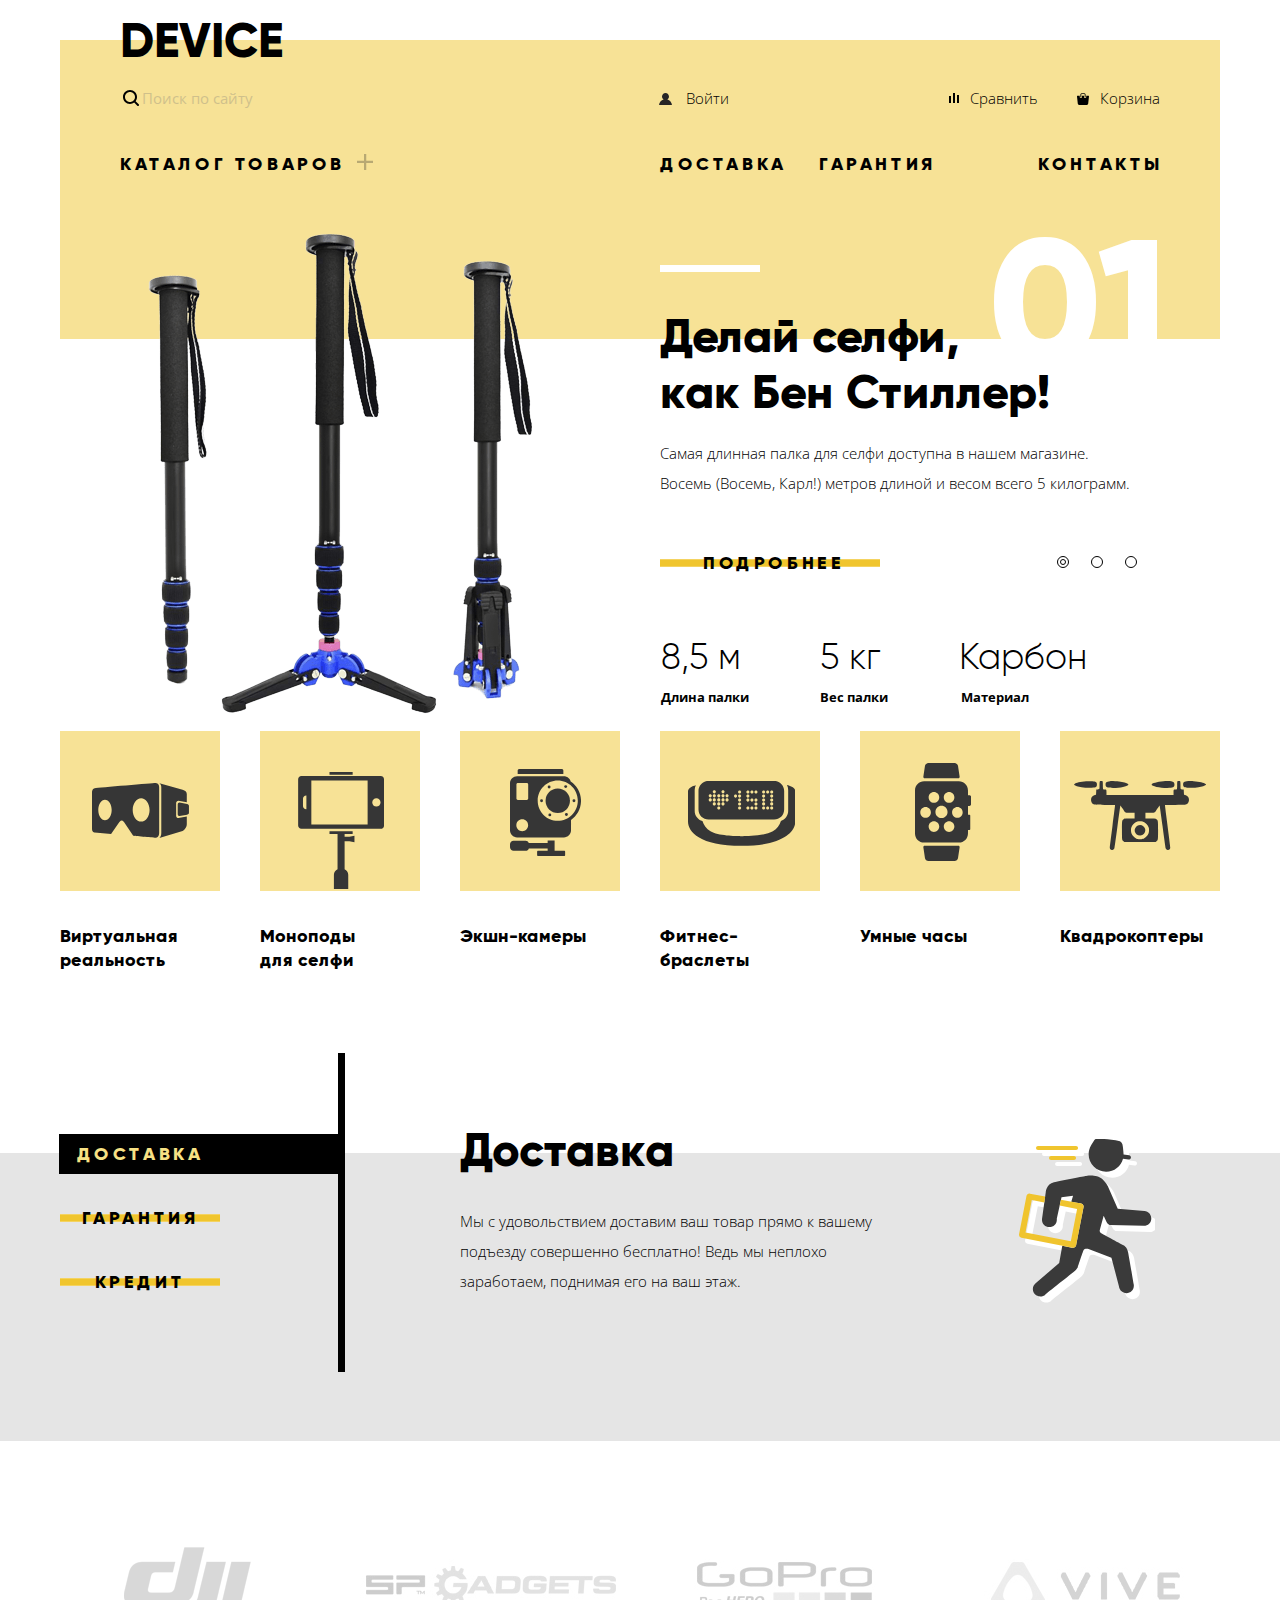
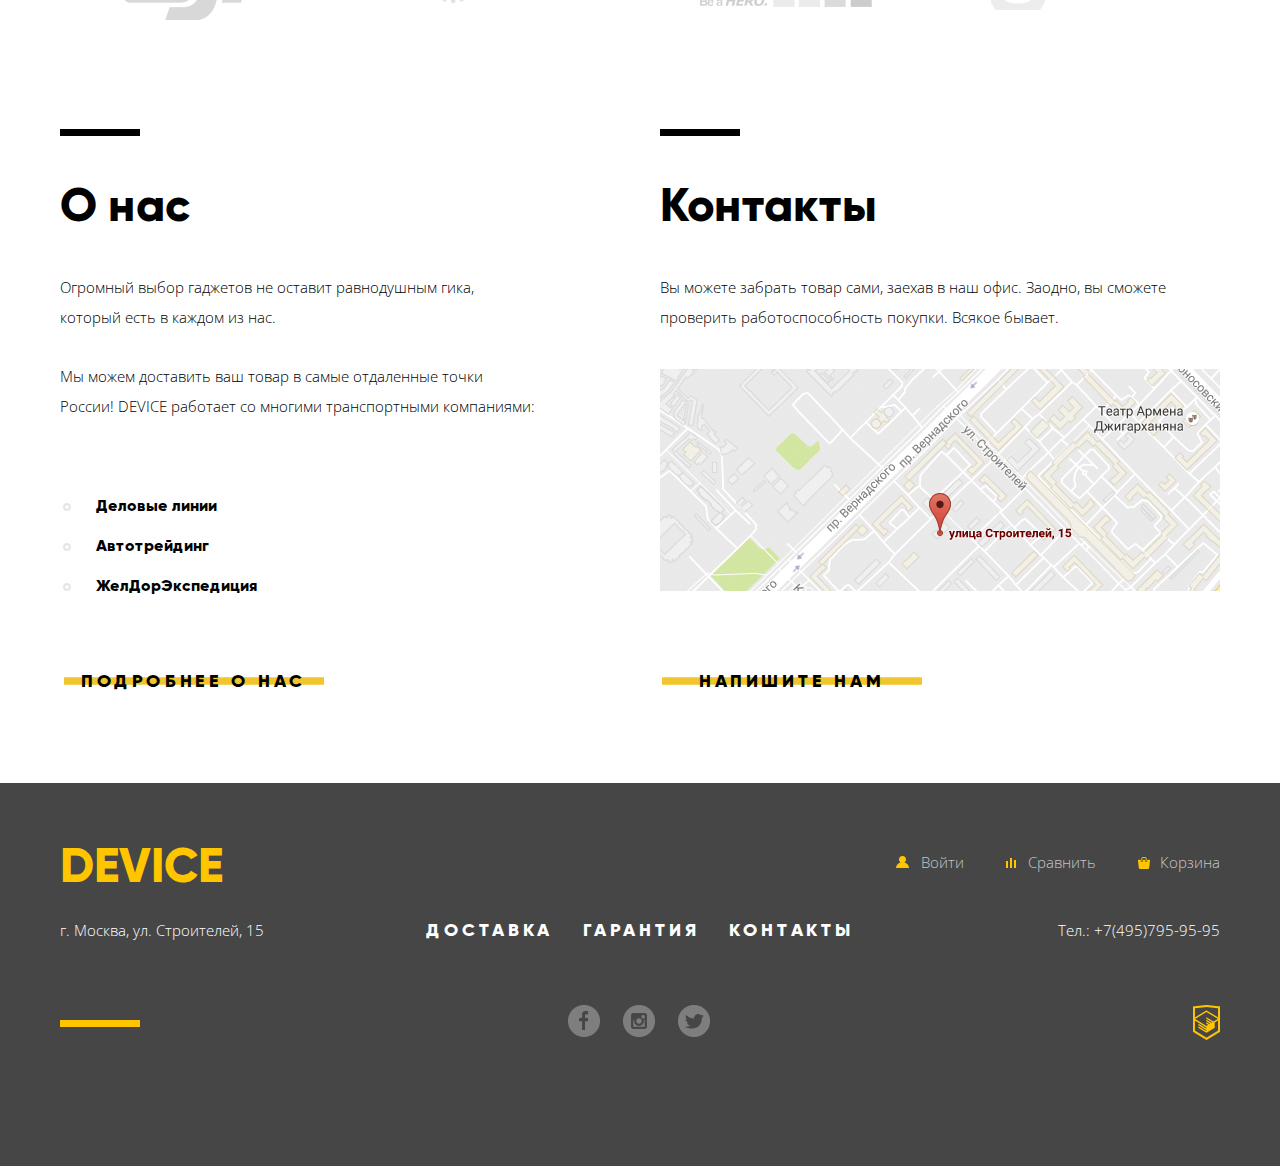
==== commit 036073d3: "2nd try" ====
--- a/index.html
+++ b/index.html
@@ -27,53 +27,60 @@
               <a class="user-link" href="#">Войти</a>
             </li>
           </ul>
-          <div class="header-options-wrapper">
-            <a class="compare" href="#">Сравнить</a>
-            <a class="user-cart" href="#">Корзина</a>
-          </div>
-        </div>
-      </div>
-      <div class="header-options">
-        <div class="header-catalog">
-          <a href="#" class="header-catalog__caption">каталог товаров</a>
-          <div class="header-catalog__list-wrapper">
-            <ul class="header-catalog__list">
-              <li class="header-catalog__item">
-                <a href="#">Виртуальная реальность</a>
+          <ul class="header-options-wrapper">
+              <li>
+                <a class="compare" href="#">Сравнить</a>
               </li>
-              <li class="header-catalog__item">
-                <a href="catalog.html">Моноподы для селфи</a>
-              </li>
-              <li class="header-catalog__item">
-                <a href="#">Экшн-камеры</a>
-              </li>
-              <li class="header-catalog__item">
-                <a href="#">Фитнесс-браслеты</a>
-              </li>
-              <li class="header-catalog__item">
-                <a href="#">Умные часы</a>
-              </li>
-              <li class="header-catalog__item">
-                <a href="#">Квадрокоптеры</a>
+              <li>
+                <a class="user-cart" href="#">Корзина</a>
               </li>
             </ul>
-          </div>
-        </div>
-        <div class="header-links-wrapper">
+        </div>
+      </div>
+      <ul class="header-options">
+        <li class="header-catalog">
+          <a href="#" class="header-catalog__caption">каталог товаров</a>
+          <ul class="header-catalog__list">
+            <li class="header-catalog__item">
+              <a href="#">Виртуальная реальность</a>
+            </li>
+            <li class="header-catalog__item">
+              <a href="catalog.html">Моноподы для селфи</a>
+            </li>
+            <li class="header-catalog__item">
+              <a href="#">Экшн-камеры</a>
+            </li>
+            <li class="header-catalog__item">
+              <a href="#">Фитнесс-браслеты</a>
+            </li>
+            <li class="header-catalog__item">
+              <a href="#">Умные часы</a>
+            </li>
+            <li class="header-catalog__item">
+              <a href="#">Квадрокоптеры</a>
+            </li>
+          </ul>
+        </li>
+        <li class="header-links-wrapper">
           <a class="delivery header-link" href="#">доставка</a>
           <div class="header-links-add-wrapper">
             <a class="warranty header-link" href="#">гарантия</a>
             <a class="header-contacts header-link" href="#">контакты</a>
           </div>
-        </div>
-      </div>
+        </li>
+      </ul>
     </nav>
   </header>
   <main>
     <h1 class="visually-hidden">DEVICE shop</h1>
     <section class="slide-section">
+      <div class="slide__change-buttons-wrapper">
+        <button class="slide__change-button slide__change-button_active" type="button" data-slider-control=1></button>
+        <button class="slide__change-button" type="button" data-slider-control=2></button>
+        <button class="slide__change-button" type="button" data-slider-control=3></button>
+      </div>
       <h2 class="visually-hidden">Топ товары</h2>
-      <div class="slide-wrapper slide_hidden">
+      <div class="slide-wrapper slide-wrapper_visible" data-slider-content="1">
         <div class="slide__image-wrapper">
           <img class="slide__image" src="img/sliders/slider-1.png" width="384" height="486" alt="селфи палка"> 
         </div>
@@ -81,32 +88,19 @@
           <span class="slide__count">01</span>
           <span class="slide__caption">Делай селфи,<br>как Бен Стиллер!</span>
           <p class="slide__description">
-            Самая длинная палка для селфи доступна в нашем магазине.
+            Самая длинная палка для селфи доступна в нашем магазине.<br>
             Восемь (Восемь, Карл!) метров длиной и весом всего 5 килограмм.
           </p>
-          <div class="slide__buttons-wrapper">
-            <div class="slide__option-button-wrapper">
-              <a class="slide__option-button button" href="#">подробнее</a>
-            </div>
-            <div class="slide__change-buttons-wrapper">
-              <button class="slide__change-button_active" type="button">
-                <span class="visually-hidden">1 слайд</span>
-              </button>
-              <button class="slide__change-button" type="button">
-                <span class="visually-hidden">2 слайд</span>
-              </button>
-              <button class="slide__change-button" type="button">
-                <span class="visually-hidden">3 слайд</span>
-              </button>
-            </div>
+          <div class="slide__option-button-wrapper">
+            <a class="slide__option-button button" href="#">подробнее</a>
           </div>
           <table class="slide__details">
-            <tr><td>8,5 м</td><td>5 кг</td><td>Карбон</td></tr>
-            <tr><th>Длина палки</th><th>Вес палки</th><th>Материал</th></tr>
+            <tr class="row-1"><td>8,5 м</td><td>5 кг</td><td>Карбон</td></tr>
+            <tr class="row-2"><th>Длина палки</th><th>Вес палки</th><th>Материал</th></tr>
           </table>
         </div>
       </div>
-      <div class="slide-wrapper">
+      <div class="slide-wrapper" data-slider-content="2">
         <div class="slide__image-wrapper">
           <img class="slide__image" src="img/sliders/slider-2.png" width="345" height="485" alt="фитнесс-браслет"> 
         </div>
@@ -117,23 +111,16 @@
             Мотивирующие фитнес-браслеты помогут найти в себе силы 
             не пропускать занятия и соблюдать диету.
           </p>
-          <div class="slide__buttons-wrapper">
-              <div class="slide__option-button-wrapper">
-                <a class="slide__option-button button" href="#">подробнее</a>
-              </div>
-              <div class="slide__change-buttons-wrapper">
-                <button class="slide__change-button" type="button"></button>
-                <button class="slide__change-button_active" type="button"></button>
-                <button class="slide__change-button" type="button"></button>
-              </div>
-            </div>
+          <div class="slide__option-button-wrapper">
+            <a class="slide__option-button button" href="#">подробнее</a>
+          </div>
           <table class="slide__details">
-            <tr><td>48 часов</td></tr>
-            <tr><th>Без подзарядки</th></tr>
+            <tr class="row-1"><td>48 часов</td></tr>
+            <tr class="row-2"><th>Без подзарядки</th></tr>
           </table>
         </div>
       </div>
-      <div class="slide-wrapper slide_hidden">
+      <div class="slide-wrapper" data-slider-content="3">
         <div class="slide__image-wrapper">
           <img class="slide__image" src="img/sliders/slider-3.png" width="526" height="334" alt="квадрокоптер"> 
         </div>
@@ -144,19 +131,12 @@
             Этот обычный, на первый взгляд, квадрокоптер оснащен 
             мощным лазером, замаскированным под стандартную камеру.
           </p>
-          <div class="slide__buttons-wrapper">
-            <div class="slide__option-button-wrapper">
-              <a class="slide__option-button button" href="#">подробнее</a>
-            </div>
-            <div class="slide__change-buttons-wrapper">
-              <button class="slide__change-button" type="button"></button>
-              <button class="slide__change-button" type="button"></button>
-              <button class="slide__change-button_active" type="button"></button>
-            </div>
+          <div class="slide__option-button-wrapper">
+            <a class="slide__option-button button" href="#">подробнее</a>
           </div>
           <table class="slide__details">
-          <tr><td>800 м</td><td>50 м</td></tr>
-          <tr><th>Дальность полета</th><th>Радиус поражения</th></tr>
+          <tr class="row-1"><td>800 м</td><td>50 м</td></tr>
+          <tr class="row-2"><th>Дальность полета</th><th>Радиус поражения</th></tr>
           </table>
         </div>
       </div>
@@ -166,49 +146,37 @@
       <ul class="main-catalog__list">
         <li class="main-catalog__item">
           <a href="#">
-            <div class="main-catalog__item-wrapper">
-              <img class="item__image" src="img/catalog-items/popular-1.svg" width="97" height="55" alt="VR">
-            </div>
+            <div class="main-catalog__item-wrapper"></div>
             <p class="item__description">Виртуальная реальность</p>
           </a>
         </li>
         <li class="main-catalog__item">
           <a href="catalog.html">
-            <div class="main-catalog__item-wrapper">
-              <img class="item__image" src="img/catalog-items/popular-2.svg" width="86" height="117" alt="Моноподы">
-            </div>
+            <div class="main-catalog__item-wrapper"></div>
             <p class="item__description">Моноподы<br>для селфи</p>
           </a>
         </li>
         <li class="main-catalog__item">
           <a href="#">
-            <div class="main-catalog__item-wrapper">
-              <img class="item__image" src="img/catalog-items/popular-3.svg" width="71" height="87" alt="Экшн-камеры">
-            </div>
+            <div class="main-catalog__item-wrapper"></div>
             <p class="item__description">Экшн-камеры</p>
           </a>
         </li>
         <li class="main-catalog__item">
           <a href="#">
-            <div class="main-catalog__item-wrapper">
-              <img class="item__image" src="img/catalog-items/popular-4.svg" width="107" height="65" alt="Фитнесс-браслеты">
-            </div>
+            <div class="main-catalog__item-wrapper"></div>
             <p class="item__description">Фитнес-браслеты</p>
           </a>
         </li>
         <li class="main-catalog__item">
           <a href="#">
-            <div class="main-catalog__item-wrapper">
-              <img class="item__image" src="img/catalog-items/popular-5.svg" width="56" height="98" alt="Умные часы">
-            </div>
+            <div class="main-catalog__item-wrapper"></div>
             <p class="item__description">Умные часы</p>
           </a>
         </li>
         <li class="main-catalog__item">
           <a href="#">
-            <div class="main-catalog__item-wrapper">
-              <img class="item__image" src="img/catalog-items/popular-6.svg" width="132" height="69" alt="Квадрокоптеры">
-            </div>
+            <div class="main-catalog__item-wrapper"></div>
             <p class="item__description">Квадрокоптеры</p>
           </a>
         </li>
@@ -216,74 +184,37 @@
     </section>
     <div class="service-options-wrapper">
       <div class="service-options">
-        <ul class="service-options__list">
-          <li>
-              <button class="service-option__button service-option__button_active button" type="button">Доставка</button>
-          </li>
-          <li>
-              <button class="service-option__button button" type="button">Гарантия</button>
-          </li>
-          <li>
-              <button class="service-option__button button" type="button">Кредит</button>
+        <ul class="service-options__controls">
+          <li>
+              <button class="service-option__button service-option__button_active button" data-options-control="1" type="button"><span>Доставка</span></button>
+          </li>
+          <li>
+              <button class="service-option__button button" data-options-control="2" type="button"><span>Гарантия</span></button>
+          </li>
+          <li>
+              <button class="service-option__button button" data-options-control="3" type="button"><span>Кредит</span></button>
           </li>
         </ul>
-        <div class="service-option">
-          <div class="service-option-text-wrapper">
+        <ul class="service-options__content">
+          <li class="service-option service-option_visible" data-options-content="1">
             <h3>Доставка</h3>
             <p>
-              Мы с удовольствием доставим ваш товар прямо к вашему подъезду совершенно бесплатно! Ведь мы неплохо заработаем, поднимая его на ваш этаж.
+              Мы с удовольствием доставим ваш товар прямо к вашему подъезду совершенно бесплатно! Ведь мы неплохо<br>заработаем, поднимая его на ваш этаж.
             </p>
-          </div>
-          <img class="service-option__image" src="img/icons/delivery.svg" width="136" height="164" alt="logo">
-        </div>
-      </div>
-
-      <div class="service-options none">
-        <ul class="service-options__list">
-          <li>
-              <button class="service-option__button button" type="button">Доставка</button>
-          </li>
-          <li>
-              <button class="service-option__button service-option__button_active button" type="button">Гарантия</button>
-          </li>
-          <li>
-              <button class="service-option__button button" type="button">Кредит</button>
-          </li>
-        </ul>
-        <div class="service-option">
-          <div class="service-option-text-wrapper">
+          </li>
+          <li class="service-option" data-options-content="2">
             <h3>Гарантия</h3>
             <p>
-              Если из-за возгорания купленного у нас товара у вас сгорит дом — не переживайте, мы выдадим вам новый.
-              Товар, не дом, конечно же.
+              Если из-за возгорания купленного у нас товара у вас сгорит<br>дом — не переживайте, мы выдадим вам новый.<br>Товар, не дом, конечно же.
             </p>
-          </div>
-          <img class="service-option__image" src="img/icons/warranty.svg" width="171" height="194" alt="logo">
-        </div>
-      </div>
-
-      <div class="service-options none">
-        <ul class="service-options__list">
-          <li>
-              <button class="service-option__button button" type="button">Доставка</button>
-          </li>
-          <li>
-              <button class="service-option__button button" type="button">Гарантия</button>
-          </li>
-          <li>
-              <button class="service-option__button service-option__button_active button" type="button">Кредит</button>
-          </li>
-        </ul>
-        <div class="service-option">
-          <div class="service-option-text-wrapper">
+          </li>
+          <li class="service-option" data-options-content="3">
             <h3>Кредит</h3>
             <p>
-              Залезть в долговую яму стало проще! Кредитные консультанты подберут для вас наиболее выгодные 
-              условия кредита. Выгодные для нашего банка, разумеется.
+              Залезть в долговую яму стало проще! Кредитные<br>консультанты подберут для вас наиболее выгодные<br>условия кредита. Выгодные для нашего банка, разумеется.
             </p>
-          </div>
-          <img class="service-option__image" src="img/icons/credit.svg" width="156" height="186" alt="logo">
-        </div>
+          </li>
+        </ul>
       </div>
     </div>
     <ul class="brands">
@@ -316,10 +247,10 @@
       <section class="about-us">
         <h3 class="section-header">О нас</h3>
         <p>
-          Огромный выбор гаджетов не оставит равнодушным гика, который есть в каждом из нас.
-        </p>
-        <p>
-            Мы можем доставить ваш товар в самые отдаленные точки России! DEVICE работает со многими транспортными компаниями:
+          Огромный выбор гаджетов не оставит равнодушным гика,<br>который есть в каждом из нас.
+        </p>
+        <p>
+            Мы можем доставить ваш товар в самые отдаленные точки<br>России! DEVICE работает со многими транспортными компаниями:
         </p>
         <ul class="delivery-options">
           <li>Деловые линии</li>
@@ -350,38 +281,22 @@
           <ul class="footer__user-navigation">
               <li class="footer__login-link">
                 <a href="#">
-                  <svg version="1.1" id="Layer_1" xmlns="http://www.w3.org/2000/svg" xmlns:xlink="http://www.w3.org/1999/xlink" x="0px" y="0px"
-                   width="13px" height="12px" viewBox="0 0 13 12" enable-background="new 0 0 13 12" xml:space="preserve">
-                   <path fill="#ffc600" d="M0.032,12h12.937c-0.163-2.643-2.074-4.837-4.671-5.543C9.306,5.846,9.985,4.75,9.985,3.485
-                   C9.985,1.561,8.425,0,6.5,0S3.015,1.561,3.015,3.485c0,1.264,0.68,2.361,1.688,2.972C2.106,7.163,0.194,9.357,0.032,12z"/>
-                  </svg><span>Войти</span>
+                  <span>Войти</span>
                 </a>
               </li>
           </ul>
-          <div class="footer-options-wrapper">
-            <a class="footer__compare" href="#">
-              <svg version="1.1" id="Layer_2" xmlns="http://www.w3.org/2000/svg" xmlns:xlink="http://www.w3.org/1999/xlink" x="0px" y="0px"
-              width="10px" height="10px" viewBox="0 0 10 10" enable-background="new 0 0 10 10" xml:space="preserve">
-              <rect fill="#ffc600" x="8" y="2" width="1.984" height="8"/>
-              <rect fill="#ffc600" y="3" width="1.984" height="7"/>
-              <rect fill="#ffc600" x="4" width="2" height="10"/>
-              </svg><span>Сравнить</span>
-            </a>
-            <a class="footer__user-cart" href="#">
-              <svg version="1.1" id="Layer_3" xmlns="http://www.w3.org/2000/svg" xmlns:xlink="http://www.w3.org/1999/xlink" x="0px" y="0px"
-                width="12px" height="12px" viewBox="0 0 12 12" enable-background="new 0 0 12 12" xml:space="preserve">
-                <g>
-                <path fill="#ffc600" d="M11.864,3.017c-0.082-0.098-0.203-0.154-0.327-0.154H9.225V4.09c0,0.563-0.484,1.022-1.08,1.022
-                c-0.594,0-1.078-0.458-1.078-1.022V2.863H4.909V4.09c0,0.563-0.485,1.022-1.08,1.022c-0.595,0-1.078-0.458-1.078-1.022V2.863H0.438
-                c-0.125,0-0.243,0.056-0.327,0.154C0.028,3.115-0.012,3.245,0.003,3.375l0.776,7.134c0.015,0.806,0.642,1.455,1.411,1.455h7.595
-                c0.77,0,1.396-0.649,1.411-1.455l0.776-7.134C11.987,3.245,11.946,3.115,11.864,3.017z"/>
-                <path fill="#ffc600" d="M3.829,4.499c0.239,0,0.433-0.184,0.433-0.409V1.84c0-0.632,0.672-1.022,1.295-1.022h1.079
-                c0.655,0,1.078,0.401,1.078,1.022v2.25c0,0.225,0.194,0.409,0.431,0.409c0.239,0,0.433-0.184,0.433-0.409V1.84
-                C8.577,0.773,7.761,0,6.636,0H5.557C4.367,0,3.398,0.826,3.398,1.84v2.25C3.398,4.315,3.592,4.499,3.829,4.499z"/>
-                </g>
-              </svg><span>Корзина</span>
-            </a>
-          </div>
+          <ul class="footer-options-wrapper">
+            <li>
+              <a class="footer__compare" href="#">
+                <span>Сравнить</span>
+              </a>
+            </li>
+            <li>
+              <a class="footer__user-cart" href="#">
+                <span>Корзина</span>
+              </a>
+            </li>
+          </ul>
         </div>
       </div>
       <div class="second-line-wrapper">
@@ -390,30 +305,31 @@
         </p>
         <ul class="options__list">
           <li>
-            <a href="#">доставка</a>
-          </li>
-          <li>
-            <a href="#">гарантия</a>
-          </li>
-          <li>
-            <a href="#">контакты</a>
+            <a class="option__item" href="#">доставка</a>
+          </li>
+          <li>
+            <a class="option__item" href="#">гарантия</a>
+          </li>
+          <li>
+            <a class="option__item" href="#">контакты</a>
           </li>
         </ul>
         <span>Тел.: +7(495)795-95-95</span>
       </div>
       <div class="third-line-wrapper">
-        <div class="image-line"></div>
-      <div class="footer__social">
-        <a class="social-icon social-icon_fb" href="https://facebook.com"><span class="visually-hidden">facebook</span></a>
-        <a class="social-icon social-icon_instagram" href="https://instagram.com"><span class="visually-hidden">instagram</span></a>
-        <a class="social-icon social-icon_twitter" href="https://twitter.com"><span class="visually-hidden">twitter</span></a>
-      </div>
-      <div class="footer__html-logo">
-        <a href="https://htmlacademy.ru/intensive/htmlcss">
-          <img src="img/icons/logo-html.png" width="27" height="35" alt="ссылка на html академию">
-        </a>
-      </div>
-    </div>
+        <div class="right-block">
+          <div class="footer__social">
+            <a class="social-icon social-icon_fb" href="https://facebook.com"><span class="visually-hidden">facebook</span></a>
+            <a class="social-icon social-icon_instagram" href="https://instagram.com"><span class="visually-hidden">instagram</span></a>
+            <a class="social-icon social-icon_twitter" href="https://twitter.com"><span class="visually-hidden">twitter</span></a>
+          </div>
+          <div class="footer__html-logo">
+            <a href="https://htmlacademy.ru/intensive/htmlcss">
+              <img src="img/icons/logo-html.png" width="27" height="35" alt="ссылка на html академию">
+            </a>
+          </div>
+        </div>
+      </div>
     </div>
   </footer>
   <section class="modal-write-us">
@@ -426,47 +342,23 @@
         </p>
         <p>
           <label for="modal__mail">Ваше e-mail:</label><br>
-          <input type="email" id="modal__mail" placeholder="email@example.com" name="e-mail" pattern="[a-z0-9._%+-]+@[a-z0-9.-]+\.[a-z]{2,3}$">
+          <input type="email" id="modal__mail" placeholder="email@example.com" name="email" pattern="[a-z0-9._%+-]+@[a-z0-9.-]+\.[a-z]{2,3}$">
         </p>
       </div>
       <label class="textarea" for="modal__text">Текст письма:</label><br>
       <textarea id="modal__text" name="text" placeholder="В свободной форме"></textarea>
-      <button class="submit-button button" type="submit">отправить</button> 
+      <button class="submit-button button" type="submit"><span>отправить</span></button> 
     </form>
     <button class="modal-close" type="button">Закрыть</button>
   </section>
   <section class="modal-map">
     <h2 class="visually-hidden">Карта</h2>
-    <img src="img/map-big.png" width="960" height="559" alt="Наш адрес: г.Москва, ул.Строителей 15">
-    <button class="modal-close" type="button">Закрыть</button>
+    <iframe src="https://www.google.com/maps/embed?pb=!1m18!1m12!1m3!1d2249.112374952874!2d37.5274239517368!3d55.68703400443407!2m3!1f0!2f0!3f0!3m2!1i1024!2i768!4f13.1!3m3!1m2!1s0x46b54cf65f5c8955%3A0x694710ccd55501e!2z0YPQuy4g0KHRgtGA0L7QuNGC0LXQu9C10LksIDE1LCDQnNC-0YHQutCy0LAsIDExOTMxMQ!5e0!3m2!1sru!2sru!4v1522587928782" width="960" height="559" frameborder="0" style="border:0" allowfullscreen>
+    </iframe>
+    <p><img src="img/map-big.png" width="960" height="559" alt="Наш адрес: г.Москва, ул.Строителей 15">
+      <button class="modal-close" type="button">Закрыть</button>
+    </p>
   </section>
-
-  <script>
-
-    var open = document.querySelector(".main-contacts__button");
-    var popup = document.querySelector(".modal-write-us");
-    var close = popup.querySelector(".modal-close");
-    var names = popup.querySelector("p:first-child input");
-    var form = popup.querySelector("form");
-    var email = popup.querySelector("[name=e-mail]");
-
-    open.addEventListener("click", function (evt) {
-    evt.preventDefault();
-    popup.classList.add("modal-show");
-    names.focus();
-  });
-
-    close.addEventListener("click", function (evt) {
-      evt.preventDefault();
-      popup.classList.remove("modal-show");
-    })
-    form.addEventListener("submit", function (evt) {
-      evt.preventDefault();
-    })
-
-
-</script>
-
-
+  <script src="js/script.min.js"></script>
 </body>
 </html>--- a/css/style.min.css
+++ b/css/style.min.css
@@ -1 +1 @@
-@font-face{font-family:"Gilroy";src:url(gilroy-extrabold.woff2) format('woff2'),url(gilroyextrabold.woff) format('woff');font-weight:400;font-style:normal}@font-face{font-family:"Gilroy-light";src:url(Gilroylight.woff2) format('woff2'),local('Gilroy Light'),local('Gilroy-Light'),url(gilroylight.woff) format('woff'),url(Gilroylight.ttf) format('truetype');font-weight:300;font-style:normal}a,body{color:#000}body{margin:0;padding:0;font-family:"Open Sans",Arial,sans-serif;font-size:15px;line-height:30px;font-weight:300;text-align:left;background-color:#fff;min-width:1200px}a{text-decoration:none}.header-logo,h1,h2,h3,h4,h5,h6{font-family:"Gilroy",Arial,sans-serif;color:#000}img{max-width:100%}.header-logo{font-size:48px;line-height:50px;cursor:pointer}.header-logo:focus,.header-logo:hover{opacity:.6}.header-logo:active{opacity:.3}.header__search,.header__search-wrapper{height:45px;position:relative;border-bottom:2px solid transparent}.header__search{-webkit-box-flex:1;-ms-flex-positive:1;flex-grow:1}.header__search-wrapper{width:441px;display:-webkit-box;display:-ms-flexbox;display:flex;-webkit-box-pack:justify;-ms-flex-pack:justify;justify-content:space-between;-webkit-box-align:center;-ms-flex-align:center;align-items:center}.header__search::before{content:"";background-image:url(../img/icons/search.svg);position:absolute;width:16px;height:16px;background-repeat:no-repeat;top:16px;left:3px}.header__search-wrapper input[type=search]{opacity:.3;border:0;background-color:transparent;font-family:"Open Sans",Arial,sans-serif;font-size:15px;line-height:30px;text-align:left;-webkit-box-flex:1;-ms-flex-positive:1;flex-grow:1;padding-top:8px;margin-left:-95px;padding-right:10px}.header__search-wrapper input[type=search]:hover{opacity:.6}.footer__compare:focus span,.footer__compare:hover span,.footer__login-link:focus span,.footer__login-link:hover span,.footer__user-cart:focus span,.footer__user-cart:hover span,.header__search-wrapper input[type=search]:focus{opacity:1}.header-catalog__caption:hover+.header-catalog__list-wrapper,.header__search-wrapper:hover .header__search-button{visibility:visible}.header__search-wrapper:hover{border-bottom:2px solid #000}.header__search-button{width:85px;height:49px;border:2px solid #000;background-color:transparent;font:inherit;padding:0;visibility:hidden;-webkit-box-flex:0;-ms-flex-positive:0;flex-grow:0}.header__search-button:focus,.header__search-button:hover{background-color:#000;color:#fff}.header__search-button:active{color:rgba(255,255,255,.3)}.user-link{position:relative;padding-left:26px}.compare::before,.user-cart::before,.user-link::before{content:"";background-image:url(../img/icons/user.svg);width:13px;height:12px;background-repeat:no-repeat;position:absolute;top:5px;left:-1px}.compare,.user-cart{padding-left:30px;position:relative}.compare::before,.user-cart::before{background-image:url(../img/icons/compare.svg);width:10px;height:10px;left:9px;top:11px}.user-cart{margin-left:16px}.user-cart::before{background-image:url(../img/icons/cart.svg);width:12px;height:12px;left:7px;top:9px}.compare:focus,.compare:hover,.header-catalog__item a:focus,.header-catalog__item a:hover,.login-link:focus,.login-link:hover,.user-cart:focus,.user-cart:hover{opacity:.6}.compare:active,.header-catalog__item a:active,.login-link:active,.logout-link,.user-cart:active{opacity:.3}.header-catalog__caption{position:relative;cursor:pointer;background-color:inherit;border:0;padding:0}.header-catalog__caption::after{content:"";background-image:url(../img/icons/plus.png);position:absolute;width:16px;height:16px;background-repeat:no-repeat;right:-28px;bottom:5px}.header-catalog__caption,.header-link{font-family:"Gilroy",Arial,sans-serif;font-size:18px;line-height:24px;text-transform:uppercase;letter-spacing:.2em}.header-catalog__list{padding:0 60px;margin:18px 0 0;height:110px;width:550px;display:-webkit-box;display:-ms-flexbox;display:flex;-webkit-box-orient:vertical;-webkit-box-direction:normal;-ms-flex-direction:column;flex-direction:column;-ms-flex-wrap:wrap;flex-wrap:wrap;-webkit-box-pack:start;-ms-flex-pack:start;justify-content:flex-start;-ms-flex-line-pack:justify;align-content:space-between;position:absolute;list-style:none}.header-catalog__item:last-child{height:100%}.header-catalog__list-wrapper{width:1160px;min-height:165px;background-color:#f7e296;z-index:1;position:absolute;margin-left:-60px;top:174px;visibility:hidden}.header-catalog__list-wrapper:hover{visibility:visible}.header-catalog__item a{font-family:'Open Sans',Arial,sans-serif;font-size:15px;line-height:36px}.header-catalog__caption:focus,.header-catalog__caption:hover,.header-link:focus,.header-link:hover{opacity:.6}.header-catalog__caption:active,.header-link:active{opacity:.3}.visually-hidden{position:absolute;clip:rect(0 0 0 0);width:1px;height:1px;margin:-1px}.slide__caption,.slide__count{font-family:"Gilroy",Arial,sans-serif}.slide__caption{line-height:56px;font-size:47px}.slide__count{font-size:179.2px;color:#fff}.slide__details td{font-family:"Gilroy-light";font-size:36px;line-height:48px}.slide__details th{font-family:"Open Sans",Arial,sans-serif;font-size:13px;line-height:20px}.button,.main-catalog__item a,.modal label{font-family:"Gilroy";font-size:18px;line-height:24px}.button{text-transform:uppercase;letter-spacing:.2em;border:0;background-color:transparent}.button:active{color:rgba(0,0,0,.3)}.service-options h3,section h3{font-size:47px;line-height:48px}.delivery-options li{list-style-image:url(../img/icons/slider-button.png)}.footer{background-color:#464646;color:#fff;border-top:1px solid #464646}.footer-logo{font-family:"Gilroy";font-size:48px;line-height:48px;color:#ffc600;cursor:pointer}.footer-logo:focus,.footer-logo:hover,.options__list li:focus,.options__list li:hover,.social-icon_fb:focus::before,.social-icon_fb:hover::before{opacity:.6}.footer-logo:active,.options__list li:active{opacity:.3}.options__list a{font-family:"Gilroy";font-size:18px;line-height:24px;letter-spacing:.2em;text-transform:uppercase;color:#fff}.social-icon_fb::before,.social-icon_instagram::before{content:"";background-image:url(../img/icons/fb.png);width:32px;height:32px;display:inline-block;vertical-align:top;background-repeat:no-repeat;opacity:.3;margin-top:-5px}.social-icon_fb:active::before{opacity:.1}.social-icon_instagram::before{background-image:url(../img/icons/inst.png)}.social-icon_instagram:focus::before,.social-icon_instagram:hover::before{opacity:.6}.social-icon_instagram:active::before{opacity:.1}.social-icon_twitter::before{content:"";background-image:url(../img/icons/tw.png);width:32px;height:32px;display:inline-block;vertical-align:top;background-repeat:no-repeat;opacity:.3;margin-top:-5px}.footer__compare:focus svg,.footer__compare:hover svg,.footer__html-logo img:focus,.footer__html-logo img:hover,.footer__login-link:focus svg,.footer__login-link:hover svg,.footer__user-cart:focus svg,.footer__user-cart:hover svg,.option__link:focus,.option__link:hover,.social-icon_twitter:focus::before,.social-icon_twitter:hover::before{opacity:.6}.social-icon_twitter:active::before{opacity:.1}.footer__html-logo img:active{opacity:.3}.modal input{font-family:"Open Sans",Arial,sans-serif;font-size:14px;font-weight:400;line-height:18px;background-color:#f2f2f2;border:0}.modal input:hover,textarea:hover{background-color:#eaeaea}.modal input:focus,textarea:focus{background-color:#fff;outline:2px solid #f7e296;border:0}.modal input:invalid{background-color:rgba(237,181,181,.5);outline:0}textarea{font-weight:400;background-color:#f2f2f2;width:760px;min-height:156px;border:0}.item__price{font-family:"Gilroy-light";font-size:16px;line-height:24px}.option__link_active,textarea{font-family:"Open Sans",Arial,sans-serif;font-size:14px;line-height:18px}.option__link{opacity:.3}.brands__item a:hover .brand__image_hidden,.option__link:active{opacity:1}.header-block,.inner-header-block{width:1160px;min-height:299px;margin:0 auto}.inner-header-block{background-color:#f7e296;position:absolute;z-index:1}.header-block{padding:0}.catalog-header,.header{width:1160px;min-height:299px;margin:40px auto 0;background-color:#f7e296}.catalog-header{min-height:186px}.header-navigation,.inner-header-block{padding:35px 60px 0}.header-logo{position:absolute;top:16px}.header-navigation-wrapper{-webkit-box-align:center;-ms-flex-align:center;align-items:center;margin-bottom:29px}.header-navigation-container,.header-navigation-wrapper,.user-navigation{display:-webkit-box;display:-ms-flexbox;display:flex;-webkit-box-pack:justify;-ms-flex-pack:justify;justify-content:space-between}.header-navigation-container{width:500px}.user-navigation{margin:0;padding:0;list-style:none;min-width:220px}.header-options-wrapper{width:220px}.header-links-add-wrapper,.header-links-wrapper,.header-options,.header-options-wrapper{display:-webkit-box;display:-ms-flexbox;display:flex;-webkit-box-pack:justify;-ms-flex-pack:justify;justify-content:space-between}.header-links-add-wrapper,.header-links-wrapper{-ms-flex-preferred-size:500px;flex-basis:500px;-webkit-box-align:center;-ms-flex-align:center;align-items:center}.header-links-add-wrapper{-ms-flex-preferred-size:341px;flex-basis:341px}.slide-section{min-height:500px;position:relative;top:-107px}.slide-wrapper,.slide__image-wrapper{display:-webkit-box;display:-ms-flexbox;display:flex}.slide-wrapper{-webkit-box-pack:justify;-ms-flex-pack:justify;justify-content:space-between;-webkit-box-align:center;-ms-flex-align:center;align-items:center;margin:0 auto 89px;width:1160px}.slide__image-wrapper{width:560px}.slide__image{margin:0 auto}.slide__content-wrapper{width:560px;padding-right:80px;-webkit-box-sizing:border-box;box-sizing:border-box;position:relative;margin-top:71px}.slide__count{position:absolute;top:-19px;right:50px}.slide__content-wrapper::before{content:"";background:#fff;width:100px;height:7px;position:absolute;margin-bottom:10px;top:-43px}.slide__caption{z-index:2}.slide__description{margin-top:19px;margin-bottom:49px}.slide__details{margin-top:55px;margin-bottom:4px;border-collapse:collapse}.slide__details th:nth-child(3){padding-left:3px}.slide__details tr:last-child{height:29px}tr td:first-child,tr th:first-child{width:157px}tr td:nth-child(2),tr th:nth-child(2){width:137px}.button::before{content:"";display:block;height:6px;background-color:#f0c52e;position:absolute;top:50%;-webkit-transform:translateY(-50%);-ms-transform:translateY(-50%);transform:translateY(-50%);z-index:-1;border-bottom:1px solid #f4d361;border-top:1px solid #f4d361}.slide__option-button::before{width:220px}.button:active::before,.button:focus::before,.button:hover::before{border:0;height:40px}.slide__option-button{position:relative;padding-left:43px;padding-right:43px}.slide__change-button,.slide__change-button_active{border-radius:6px;width:12px;height:12px;border:1px solid #000;background-color:inherit;padding:0;position:relative;margin-left:18px}.slide__change-button_active::before{content:"";display:block;border-radius:50%;width:4px;height:4px;border:1px solid #000;background-color:inherit;position:absolute;top:2px;left:2px}.slide__buttons-wrapper{width:480px;display:-webkit-box;display:-ms-flexbox;display:flex;-webkit-box-pack:justify;-ms-flex-pack:justify;justify-content:space-between}.slide_hidden{display:none}.main-catalog__list{width:1160px;min-height:250px;padding:0;margin:-108px auto 0;display:-webkit-box;display:-ms-flexbox;display:flex;-webkit-box-pack:justify;-ms-flex-pack:justify;justify-content:space-between;list-style:none}.main-catalog__item{width:160px}.main-catalog__item-wrapper{width:160px;height:160px;background-color:#f7e296;display:-webkit-box;display:-ms-flexbox;display:flex;margin:auto}.item__image{margin:auto}.main-catalog__item:nth-child(2) .item__image{margin:auto auto 0}.item__description{padding:0;margin:33px 0 0}.main-catalog__item:hover .main-catalog__item-wrapper{background-color:#f0c52e}.footer__compare:active span,.footer__compare:active svg,.footer__login-link:active span,.footer__login-link:active svg,.footer__user-cart:active span,.footer__user-cart:active svg,.main-catalog__item:active .item__description,.main-catalog__item:active .item__image{opacity:.3}.service-options-wrapper::before{content:"";background-color:#e5e5e5;height:288px;width:100%;position:absolute;z-index:-1;top:27px}.service-options-wrapper{position:relative;margin-top:145px}.service-options{width:1160px;min-height:200px;margin:0 auto;display:-webkit-box;display:-ms-flexbox;display:flex;-webkit-box-pack:justify;-ms-flex-pack:justify;justify-content:space-between}.none{display:none}.service-options__list{list-style:none;display:-webkit-box;display:-ms-flexbox;display:flex;-webkit-box-orient:vertical;-webkit-box-direction:normal;-ms-flex-direction:column;flex-direction:column;-webkit-box-align:center;-ms-flex-align:center;align-items:center;padding:0 0 0 13px;margin:12px 0 0;position:relative}.service-options__list::after{content:"";width:7px;height:319px;background-color:#000;position:absolute;top:-85px;right:-135px}.service-options__list li{margin-bottom:35px}.service-option-text-wrapper{width:460px}.service-option-text-wrapper p{padding:0;margin:32px 0 0}.service-option-text-wrapper h3{margin:0;padding:0}.brands__item a,.service-option__button{position:relative}.service-option__button::before{width:160px;top:50%;left:50%;margin-right:-50%;-webkit-transform:translate(-50%,-50%);-ms-transform:translate(-50%,-50%);transform:translate(-50%,-50%)}.service-option__button:active::before,.service-option__button_active::before{width:278px;height:40px;background-color:#000;margin-left:59px;border:0}.service-option__button:active,.service-option__button_active{color:#f7e184}.service-option__button_active::before{top:50%;left:50%;margin-right:-50%;-webkit-transform:translate(-50%,-50%);-ms-transform:translate(-50%,-50%);transform:translate(-50%,-50%)}.service-option{display:-webkit-box;display:-ms-flexbox;display:flex;width:760px;-webkit-box-pack:justify;-ms-flex-pack:justify;justify-content:space-between}.service-option__image{margin-right:65px;margin-top:10px}.brands{width:1160px;display:-webkit-box;display:-ms-flexbox;display:flex;-webkit-box-pack:justify;-ms-flex-pack:justify;justify-content:space-between;padding:0;margin:202px auto 0;list-style:none}.brands__item{width:260px}.brands__item a{display:block}.brand__image_hidden{position:absolute;top:0;left:0;opacity:0}.about-us,.main-contacts,.section-wrapper{display:-webkit-box;display:-ms-flexbox;display:flex}.section-wrapper{-webkit-box-pack:justify;-ms-flex-pack:justify;justify-content:space-between;min-height:513px;margin:137px auto 89px;width:1160px}.about-us,.main-contacts{width:480px;-webkit-box-orient:vertical;-webkit-box-direction:normal;-ms-flex-direction:column;flex-direction:column}.main-contacts{width:560px}.section-header{position:relative;padding:0;margin:0 0 43px}.section-header::before{content:"";width:80px;height:7px;background-color:#000;position:absolute;top:-52px}.section-wrapper p{margin:0;padding:0 0 32px}.delivery-options{padding:0;font-family:"Gilroy",Arial,sans-serif;font-size:16px;line-height:40px;margin:31px 0 62px 18px}.delivery-options li{padding-left:18px}.main-contacts__map{margin-top:6px;margin-bottom:68px}.delivery-options__button,.main-contacts__button{position:relative;-ms-flex-item-align:start;align-self:flex-start}.delivery-options__button{left:21px}.main-contacts__button{left:39px}.delivery-options__button::before,.main-contacts__button::before{width:260px;top:50%;left:50%;-webkit-transform:translate(-50%,-50%);-ms-transform:translate(-50%,-50%);transform:translate(-50%,-50%)}.footer-wrapper{width:1160px;min-height:324px;margin:0 auto}.first-line-wrapper,.right-block-wrapper{-webkit-box-pack:justify;-ms-flex-pack:justify;justify-content:space-between}.first-line-wrapper{display:-webkit-box;display:-ms-flexbox;display:flex;-webkit-box-align:center;-ms-flex-align:center;align-items:center;margin-top:58px}.right-block-wrapper{min-width:323px;margin-bottom:9px}.footer-options-wrapper,.footer__user-navigation,.right-block-wrapper{display:-webkit-box;display:-ms-flexbox;display:flex}.footer__user-navigation{margin:0;padding:0;list-style:none}.footer-options-wrapper{min-width:214px}.footer__compare,.footer__user-cart{margin-left:40px}.footer__compare span,.footer__login-link span,.footer__user-cart span{color:#fff;opacity:.7}.right-block-wrapper span{margin-left:12px}.second-line-wrapper{margin-top:25px}.options__list,.second-line-wrapper,.third-line-wrapper{display:-webkit-box;display:-ms-flexbox;display:flex;-webkit-box-pack:justify;-ms-flex-pack:justify;justify-content:space-between}.options__list{min-width:428px;-ms-flex-wrap:wrap;flex-wrap:wrap;list-style:none;margin:0;padding:0}.second-line-wrapper p,.second-line-wrapper span{margin:0;padding:0;min-width:260px}.second-line-wrapper span{text-align:right}.third-line-wrapper{-webkit-box-align:center;-ms-flex-align:center;align-items:center;margin-top:60px}.image-line{width:80px;height:7px;background-color:#ffc600}.footer__html-logo,.footer__social{display:-webkit-box;display:-ms-flexbox;display:flex}.footer__social{-webkit-box-pack:justify;-ms-flex-pack:justify;justify-content:space-between;min-width:142px}.footer__html-logo{min-width:80px}.footer__html-logo a{margin-left:auto}.modal-write-us{position:fixed;-webkit-box-shadow:0 10px 20px rgba(0,0,0,.2);box-shadow:0 10px 20px rgba(0,0,0,.2);top:50%;left:50%;-webkit-transform:translate(-50%,-50%);-ms-transform:translate(-50%,-50%);transform:translate(-50%,-50%);width:760px;background-color:#fff;padding:100px;display:none}.modal-show{display:block}.modal-close{width:55px;height:55px;font-size:0;background-color:#f0c52e;opacity:.5;border:0;border-radius:50%;position:absolute;top:22px;right:22px;cursor:pointer}.modal-close:focus,.modal-close:hover{opacity:1}.modal-close:active{opacity:.3}.modal-close::after,.modal-close::before{content:"";width:27px;height:2px;background-color:#fff;position:absolute;right:14px;top:27px}.modal-close::before{-webkit-transform:rotate(45deg);-ms-transform:rotate(45deg);transform:rotate(45deg)}.modal-close::after{-webkit-transform:rotate(-45deg);-ms-transform:rotate(-45deg);transform:rotate(-45deg)}.modal input[type=email],.modal input[type=text]{width:360px;height:50px}.modal__ident-wrapper{display:-webkit-box;display:-ms-flexbox;display:flex;-webkit-box-pack:justify;-ms-flex-pack:justify;justify-content:space-between;-webkit-box-orient:horizontal;-webkit-box-direction:normal;-ms-flex-direction:row;flex-direction:row;margin-bottom:36px}.modal__ident-wrapper p,fieldset{margin:0;padding:0}.modal textarea,.modal__ident-wrapper input{margin-top:10px}.modal input[type=email],.modal input[type=text],.modal textarea{-webkit-box-sizing:border-box;box-sizing:border-box;padding:16px 20px}.submit-button{position:relative;left:28px;margin-top:43px}.modal-map,.submit-button::before{top:50%;left:50%;-webkit-transform:translate(-50%,-50%);-ms-transform:translate(-50%,-50%);transform:translate(-50%,-50%)}.submit-button::before{width:200px}.modal-map{padding:0;margin:0;position:fixed;-webkit-box-shadow:0 10px 20px rgba(0,0,0,.2);box-shadow:0 10px 20px rgba(0,0,0,.2);background-color:#fff;display:none}.site-navigation-wrapper{display:-webkit-box;display:-ms-flexbox;display:flex;width:1160px;-webkit-box-orient:vertical;-webkit-box-direction:normal;-ms-flex-direction:column;flex-direction:column;margin:0 auto;padding:37px 60px 38px;-webkit-box-sizing:border-box;box-sizing:border-box}.main-block-caption{font-size:47px;line-height:48px;padding:0;margin:0 0 16px}.breadcrumbs{font-size:14px;line-height:24px;-webkit-box-align:center;-ms-flex-align:center;align-items:center;margin:0;padding:0}.breadcrumbs svg{margin:17px}.breadcrumbs,.breadcrumbs li,.filter-block{display:-webkit-box;display:-ms-flexbox;display:flex}.breadcrumbs li{-webkit-box-align:center;-ms-flex-align:center;align-items:center}.filter-block{margin:0;padding:0;-webkit-box-orient:vertical;-webkit-box-direction:normal;-ms-flex-direction:column;flex-direction:column}.card-block{-webkit-box-sizing:border-box;box-sizing:border-box;background-color:#fff;padding:68px 20px 77px 72px}fieldset{border:0}.caption-wrapper h3{margin:0}.caption-wrapper h3,.sort-type-caption{font-family:"Gilroy";font-size:16px;line-height:24px;text-transform:uppercase;letter-spacing:.2em;padding:0}.card figcaption,.filter-block__caption{font-family:"Gilroy";font-size:18px;line-height:24px}.filter-block__caption,.filter-block__option label{position:relative}.filter-block__caption::before{content:"";width:201px;height:2px;background-color:#000;position:absolute;top:-13px}.filter-block__options,.option__bt{list-style:none;padding:0;font-size:14px;line-height:40px}input[type=checkbox]:checked+label::before{content:"";background-image:url(../img/icons/checkbox-on.png);width:27px;height:23px;background-repeat:no-repeat;position:absolute;top:-2px;left:-40px}input[type=checkbox]:not(:disabled)+label:focus::before,input[type=checkbox]:not(:disabled)+label:hover::before{opacity:.6}input[type=checkbox]:not(:disabled)+label:active::before{opacity:1}input[type=checkbox]+label::before{content:"";background-image:url(../img/icons/checkbox-off.png);width:23px;height:23px;background-repeat:no-repeat;position:absolute;top:-2px;left:-40px}input[type=checkbox]:focus+label::before{outline-color:#4d90fe;outline-width:5px;outline-style:auto}input[type=radio]:checked+label::before{content:"";background-image:url(../img/icons/radio-on.png);width:25px;height:25px;background-repeat:no-repeat;position:absolute;top:-4px;left:-40px}input[type=radio]+label::before{content:"";background-image:url(../img/icons/radio-off.png);width:25px;height:25px;background-repeat:no-repeat;position:absolute;top:-4px;left:-40px}input[type=radio]:not(:disabled)+label:focus::before,input[type=radio]:not(:disabled)+label:hover::before{opacity:.6}input[type=radio]:not(:disabled)+label:active::before{opacity:1}input[type=radio]:focus+label::before{outline-color:#4d90fe;outline-width:5px;outline-style:auto}input:disabled+label{opacity:.25}.bt__input{position:relative;margin-left:39px}.filter-block__options{margin:16px 0 0 38px}.sort-type,.sort-type__option{display:-webkit-box;display:-ms-flexbox;display:flex}.sort-type{width:832px;-webkit-box-align:center;-ms-flex-align:center;align-items:center;height:100%;background-color:#ebebeb}.sort-type__option{margin:0;padding:0;list-style:none}.line-wrapper,.line-wrapper .center{min-height:70px}.line-wrapper{display:-webkit-box;display:-ms-flexbox;display:flex;background:-webkit-gradient(linear,right top,left top,color-stop(50%,#eee),color-stop(50%,#dbdbdb));background:-webkit-linear-gradient(right,#eee 50%,#dbdbdb 50%);background:-o-linear-gradient(right,#eee 50%,#dbdbdb 50%);background:linear-gradient(to left,#eee 50%,#dbdbdb 50%)}.main-content-wrapper{background:-webkit-gradient(linear,left top,right top,color-stop(50%,#eee),color-stop(50%,#fff));background:-webkit-linear-gradient(left,#eee 50%,#fff 50%);background:-o-linear-gradient(left,#eee 50%,#fff 50%);background:linear-gradient(to right,#eee 50%,#fff 50%)}.cards ul,.price-range{display:-webkit-box;display:-ms-flexbox;display:flex;-webkit-box-direction:normal}.cards ul{width:760px;-ms-flex-wrap:wrap;flex-wrap:wrap;-webkit-box-pack:justify;-ms-flex-pack:justify;justify-content:space-between;list-style:none;-webkit-box-orient:horizontal;-ms-flex-direction:row;flex-direction:row}.cards figure,.cards ul{margin:0;padding:0}.price-range{-webkit-box-orient:vertical;-ms-flex-direction:column;flex-direction:column;margin-top:81px}.price-range__image{margin-top:22px}.option__bt{display:-webkit-box;display:-ms-flexbox;display:flex;margin:18px 0 0;-webkit-box-orient:vertical;-webkit-box-direction:normal;-ms-flex-direction:column;flex-direction:column}.filter__button{position:relative;z-index:1;margin-left:34px}.filter__button::before{width:200px;left:-38px}.filter{width:268px;margin-left:auto}.pin-wrapper{display:-webkit-box;display:-ms-flexbox;display:flex;width:135px;-webkit-box-pack:justify;-ms-flex-pack:justify;justify-content:space-between;min-height:25px;-webkit-box-align:center;-ms-flex-align:center;align-items:center}.pin{width:20px;height:20px;border-radius:50%;background-color:#fff;-webkit-box-shadow:0 2px #dadada;box-shadow:0 2px #dadada;position:relative;cursor:pointer}.pin-1::before,.pin-2::before{content:"";display:block;width:4px;height:4px;border-radius:50%;background-color:#ababab;top:50%;left:50%;-webkit-transform:translate(-50%,-50%);-ms-transform:translate(-50%,-50%);transform:translate(-50%,-50%);position:absolute}.pin-1::after,.pin-2::after{content:"";width:93px;height:2px;background-color:#91c92f;position:absolute;top:10px;left:20px}.pin-2::after{width:73px;background-color:#dbdbdb}.pin-1{margin-right:89px}.price-range__image span{font-family:"Gilroy-light";font-size:14px;line-height:24px;color:#000;opacity:.2;margin-right:62px}.pin:active{width:22px;height:22px}.filter__section{margin-top:40px}.center{width:1100px;margin:0 auto;padding-left:60px;display:-webkit-box;display:-ms-flexbox;display:flex;-webkit-box-align:start;-ms-flex-align:start;align-items:flex-start;-webkit-box-pack:justify;-ms-flex-pack:justify;justify-content:space-between}.bt__fieldset{margin-top:43px;margin-bottom:36px}.sort-type-caption{margin:0 27px 0 73px}.sort-order a:last-child{margin-left:16px}.sort-type__option li{margin-left:28px}.sort-order{margin-left:auto}.sort{opacity:.2}.sort:focus,.sort:hover{opacity:.4}.sort:active,.sort_active{opacity:1}.caption-wrapper{margin-top:23px}.card__image{margin-bottom:24px;position:relative}.card__image-hover{width:360px;height:380px;background-color:#eee;opacity:.7;position:absolute;top:0;left:0;visibility:hidden}.card:hover .card__image-hover,.card:hover a{visibility:visible}.card-description-wrapper{display:-webkit-box;display:-ms-flexbox;display:flex;-webkit-box-pack:justify;-ms-flex-pack:justify;justify-content:space-between;-webkit-box-orient:horizontal;-webkit-box-direction:normal;-ms-flex-direction:row;flex-direction:row;width:360px}.card__cart-button{position:absolute;z-index:1;top:178px;left:115px;visibility:hidden}.card__cart-button::before{width:200px;left:-38px}.card{position:relative;margin-bottom:45px;cursor:pointer}.card__compare-button{font-family:"Open Sans",Arial,sans-serif;font-size:13px;line-height:20px;background-color:transparent;border:0;opacity:.5;position:absolute;top:215px;left:105px;visibility:hidden}.card__compare-button:focus,.card__compare-button:hover{opacity:1}.card__compare-button:active{opacity:.2}.new{font-family:"Gilroy";font-size:14px;line-height:24px;letter-spacing:.05em;position:absolute;height:64px;top:29px;right:91px}.new::before{content:"NEW";position:absolute;color:rgba(0,0,0,.2);top:22px;left:17px}.new::after{content:"";width:60px;height:60px;border-radius:50%;border:2px solid rgba(0,0,0,.1);position:absolute}.pagination,.pagination ul{display:-webkit-box;display:-ms-flexbox;display:flex}.pagination{background-color:#ebebeb;-webkit-box-pack:justify;-webkit-box-align:center;-ms-flex-align:center;align-items:center;width:760px;min-height:70px;margin-top:-10px;-ms-flex-pack:justify;justify-content:space-between}.pagination button,.pagination ul{font-family:"Gilroy";font-size:16px;line-height:24px;letter-spacing:.2em;text-transform:uppercase;background-color:inherit;border:0}.pagination ul{margin:0;-ms-flex-pack:distribute;justify-content:space-around;min-width:120px;list-style:none;padding:0 30px}.pagination button{padding-left:30px;padding-right:30px}.pagination__item:focus,.pagination__item:hover{opacity:.6}.pagination__item{opacity:.3}.pagination__item:active,.pagination__item_active{opacity:1}.pagination button{width:137px;height:70px}.pagination button:active,.pagination button:focus,.pagination button:hover{background-color:#d9d9d9}.pagination button:active{color:rgba(0,0,0,.3)}.footer__logout-link a,.footer__user-link a{color:#fff}.footer__logout-link{margin-left:21px;margin-right:2px;opacity:.3}+@keyframes bounce{0%{transform:translateY(-2000px)}70%{transform:translateY(30px)}90%{transform:translateY(-10px)}to{transform:translateY(0)}}@keyframes shake{0%,to{transform:translateX(0)}10%,30%,50%,70%,90%{transform:translateX(-10px)}20%,40%,60%,80%{transform:translateX(10px)}}@font-face{font-family:"Gilroy";src:url(../fonts/gilroy-extrabold.woff2) format("woff2"),url(../fonts/gilroyextrabold.woff) format("woff");font-weight:400;font-style:normal}@font-face{font-family:"Gilroy-light";src:url(../fonts/Gilroylight.woff2) format("woff2"),local("Gilroy Light"),local("Gilroy-Light"),url(../fonts/gilroylight.woff) format("woff"),url(../fonts/Gilroylight.ttf) format("truetype");font-weight:300;font-style:normal}a,body{color:#000}body{margin:0;padding:0;font-family:"Open Sans",Arial,sans-serif;font-size:15px;line-height:30px;font-weight:300;text-align:left;background-color:#fff;min-width:1200px}a{text-decoration:none}.header-logo,h1,h2,h3,h4,h5,h6{font-family:"Gilroy",Arial,sans-serif;color:#000}img{max-width:100%}.header-logo{font-size:48px;line-height:50px;cursor:pointer}.header-logo:focus,.header-logo:hover{opacity:.6}.header-logo:active{opacity:.3}.header__search{position:relative;-webkit-box-flex:1;-ms-flex-positive:1;flex-grow:1;height:45px;border-bottom:2px solid transparent}.header__search-wrapper{width:441px;height:45px;display:-webkit-box;display:-ms-flexbox;display:flex;-webkit-box-pack:justify;-ms-flex-pack:justify;justify-content:space-between;-webkit-box-align:center;-ms-flex-align:center;align-items:center;position:relative}.header__search::before{content:"";background-image:url(../img/icons/search.svg);position:absolute;width:16px;height:16px;background-repeat:no-repeat;top:16px;left:3px}.header__search-wrapper input[type=search]{opacity:.3;border:0;border-bottom:2px solid transparent;background-color:transparent;font-family:"Open Sans",Arial,sans-serif;font-size:15px;line-height:30px;text-align:left;height:49px;-webkit-box-flex:1;-ms-flex-positive:1;flex-grow:1;margin-left:-135px;padding:8px 10px 5px 30px}.header__search-wrapper input[type=search]:hover{opacity:.6}.header__search-wrapper input[type=search]:focus{opacity:1;border-bottom:2px solid #000}.header-catalog__caption:focus+.header-catalog__list,.header-catalog__caption:hover+.header-catalog__list,.header__search-wrapper input[type=search]:focus+.header__search-button{visibility:visible}.header__search-button{width:85px;height:49px;border:2px solid #000;background-color:transparent;font:inherit;padding:0;visibility:hidden;-webkit-box-flex:0;-ms-flex-positive:0;flex-grow:0}.header__search-button:focus,.header__search-button:hover{background-color:#000;color:#fff}.header__search-button:active{color:rgba(255,255,255,.3);visibility:visible}.header__search-button:hover+input[type=search]{border-bottom:2px solid transparent}.user-link{position:relative;padding-left:26px}.compare::before,.user-cart::before,.user-link::before{content:"";background-image:url(../img/icons/user.svg);width:13px;height:12px;background-repeat:no-repeat;position:absolute;top:5px;left:-1px}.compare,.user-cart{padding-left:30px;position:relative}.compare::before,.user-cart::before{background-image:url(../img/icons/compare.svg);width:10px;height:10px;left:9px}.user-cart{margin-left:16px}.user-cart::before{background-image:url(../img/icons/cart.svg);width:12px;height:12px;left:7px}.compare:focus,.compare:hover,.header-catalog__item a:focus,.header-catalog__item a:hover,.user-cart:focus,.user-cart:hover,.user-link:focus,.user-link:hover{opacity:.6}.compare:active,.header-catalog__item a:active,.logout-link,.user-cart:active,.user-link:active{opacity:.3}.header-contacts{margin-right:-3px}.header-catalog__caption{position:relative;cursor:pointer;background-color:inherit;border:0;padding:0}.header-catalog__caption::after{content:"";background-image:url(../img/icons/plus.png);position:absolute;width:16px;height:16px;background-repeat:no-repeat;right:-28px;bottom:5px}.header-catalog__caption,.header-link{font-family:"Gilroy",Arial,sans-serif;font-size:18px;line-height:24px;text-transform:uppercase;letter-spacing:.2em}.header-catalog__list{padding:25px 500px 35px 60px;min-height:105px;width:600px;display:-webkit-box;display:-ms-flexbox;display:flex;-ms-flex-wrap:wrap;flex-wrap:wrap;-webkit-box-pack:start;-ms-flex-pack:start;justify-content:flex-start;position:absolute;list-style:none;margin:0 0 0 -60px;top:174px;background-color:#f7e296;z-index:1;visibility:hidden}.header-catalog__item{width:180px;padding-right:20px;height:35px}.header-catalog__item:not(:nth-child(3n+1)){padding-left:40px;padding-right:0;width:160px}.header-catalog__item:last-child{width:100%;padding-left:0}.header-catalog__list:hover{visibility:visible}.header-catalog__item a{font-family:"Open Sans",Arial,sans-serif;font-size:15px;line-height:36px}.header-catalog__caption:focus,.header-catalog__caption:hover,.header-link:focus,.header-link:hover{opacity:.6}.header-catalog__caption:active,.header-link:active{opacity:.3}.visually-hidden{position:absolute;clip:rect(0 0 0 0);width:1px;height:1px;margin:-1px}.slide__caption,.slide__count{font-family:"Gilroy",Arial,sans-serif}.slide__caption{line-height:56px;font-size:47px}.slide__count{font-size:179.2px;color:#fff}.slide__details td{font-family:"Gilroy-light",Arial,sans-serif;font-size:36px;line-height:48px}.slide__details th{font-family:"Open Sans",Arial,sans-serif;font-size:13px;line-height:20px}.button,.main-catalog__item a,.modal label{font-family:"Gilroy";font-size:18px;line-height:24px}.button{text-transform:uppercase;letter-spacing:.2em;border:0;background-color:transparent}.button:active{color:rgba(0,0,0,.3)}.service-options h3,section h3{font-size:47px;line-height:48px}.delivery-options li{list-style-image:url(../img/icons/slider-button.png)}.footer{background-color:#464646;color:#fff;border-top:1px solid #464646}.footer-logo{font-family:"Gilroy";font-size:48px;line-height:48px;color:#ffc600;cursor:pointer}.footer-logo:focus,.footer-logo:hover{opacity:.6}.footer-logo:active{opacity:.3}.options__list a{font-family:"Gilroy";font-size:18px;line-height:24px;letter-spacing:.2em;text-transform:uppercase;color:#fff}.option__item:focus,.option__item:hover,.social-icon_fb:focus::before,.social-icon_fb:hover::before{opacity:.6}.option__item:active{opacity:.3}.social-icon_fb::before,.social-icon_instagram::before{content:"";background-image:url(../img/icons/fb.png);width:32px;height:32px;display:inline-block;vertical-align:top;background-repeat:no-repeat;opacity:.3}.social-icon_fb:active::before{opacity:.1}.social-icon_instagram::before{background-image:url(../img/icons/inst.png)}.social-icon_instagram:focus::before,.social-icon_instagram:hover::before{opacity:.6}.social-icon_instagram:active::before{opacity:.1}.social-icon_twitter::before{content:"";background-image:url(../img/icons/tw.png);width:32px;height:32px;display:inline-block;vertical-align:top;background-repeat:no-repeat;opacity:.3}.footer__html-logo img:focus,.footer__html-logo img:hover,.option__link:focus,.option__link:hover,.social-icon_twitter:focus::before,.social-icon_twitter:hover::before{opacity:.6}.social-icon_twitter:active::before{opacity:.1}.footer__html-logo img:active{opacity:.3}.modal input{font-family:"Open Sans",Arial,sans-serif;font-size:14px;font-weight:400;line-height:18px;background-color:#f2f2f2;border:0}.modal input:hover,textarea:hover{background-color:#eaeaea}.modal input:focus,textarea:focus{background-color:#fff;outline:2px solid #f7e296;border:0}.modal input:invalid{background-color:rgba(237,181,181,.5);outline:0}textarea{font-weight:400;background-color:#f2f2f2;width:760px;min-height:156px;border:0}.item__price{font-family:"Gilroy-light";font-size:16px;line-height:24px}.option__link_active,textarea{font-family:"Open Sans",Arial,sans-serif;font-size:14px;line-height:18px}.main-catalog__item a:active .main-catalog__item-wrapper::before,.option__link{opacity:.3}.option__link:active{opacity:1}.header-block,.inner-header-block{width:1160px;min-height:299px;margin:0 auto}.inner-header-block{background-color:#f7e296;position:absolute;z-index:1}.header-block{padding:0}.catalog-header,.header{width:1160px;min-height:299px;margin:40px auto 0;background-color:#f7e296}.catalog-header{min-height:186px}.header-navigation,.inner-header-block{padding:35px 60px 0}.header-logo{position:absolute;top:16px}.header-navigation-container,.header-navigation-wrapper{display:-webkit-box;display:-ms-flexbox;display:flex;-webkit-box-pack:justify;-ms-flex-pack:justify;justify-content:space-between}.header-navigation-wrapper{-webkit-box-align:center;-ms-flex-align:center;align-items:center;margin-bottom:29px}.header-navigation-container{width:500px}.header-options-wrapper,.user-navigation{list-style:none;margin:0;padding:0;flex-wrap:wrap}.user-navigation{display:-webkit-box;display:-ms-flexbox;display:flex;min-width:220px;-webkit-box-pack:justify;-ms-flex-pack:justify;justify-content:space-between}.header-options-wrapper{width:220px}.header-links-add-wrapper,.header-links-wrapper,.header-options,.header-options-wrapper{display:-webkit-box;display:-ms-flexbox;display:flex;-webkit-box-pack:justify;-ms-flex-pack:justify;justify-content:space-between}.header-options{list-style:none;margin:0;padding:0}.header-links-add-wrapper,.header-links-wrapper{-ms-flex-preferred-size:500px;flex-basis:500px;-webkit-box-align:center;-ms-flex-align:center;align-items:center;flex-wrap:wrap}.header-links-add-wrapper{-ms-flex-preferred-size:341px;flex-basis:341px}.slide-section{min-height:500px;top:-109px;width:1200px;margin:0 auto;position:relative}.slide-wrapper{display:-webkit-box;display:-ms-flexbox;display:none;width:1160px;min-height:486px;-webkit-box-pack:justify;-ms-flex-pack:justify;justify-content:space-between;-webkit-box-align:center;-ms-flex-align:center;align-items:center;margin:0 auto 89px}.slide-wrapper_visible{display:flex}.slide__image-wrapper{width:560px;display:-webkit-box;display:-ms-flexbox;display:flex}.slide__image{margin:0 auto}.slide__content-wrapper{width:565px;padding-left:5px;padding-right:70px;-webkit-box-sizing:border-box;box-sizing:border-box;position:relative;margin-top:77px}.slide__count{position:absolute;top:-19px;right:50px;z-index:0}.slide__content-wrapper::before{content:"";background:#fff;width:100px;height:7px;position:absolute;margin-bottom:10px;top:-43px}.slide__caption{position:relative}.slide__description{margin-top:18px;margin-bottom:50px}.slide__details{margin-top:54px;margin-bottom:4px;border-collapse:collapse}.slide__details th:nth-child(3){padding-left:3px}.slide__details tr:last-child{height:29px}.row-2 th{text-align:left}.row-1 td:first-child,.row-2 th:first-child{width:157px}.row-1 td:nth-child(2),.row-2 th:nth-child(2){width:137px}.button::before{content:"";display:block;height:6px;background-color:#f0c52e;position:absolute;top:50%;-webkit-transform:translateY(-50%);-ms-transform:translateY(-50%);transform:translateY(-50%);z-index:-1;border-bottom:1px solid #f4d361;border-top:1px solid #f4d361}.slide__option-button::before{width:220px}.button:active::before,.button:focus::before,.button:hover::before{border:0;height:40px}.slide__option-button{position:relative;padding-left:43px;padding-right:43px}.slide__change-buttons-wrapper{position:absolute;right:103px;top:316px;z-index:1}.slide__change-button,.slide__change-button_active{border-radius:6px;width:12px;height:12px;border:1px solid #000;background-color:inherit;padding:0;position:relative;margin-left:18px}.slide__change-button_active::before{content:"";display:block;border-radius:50%;width:4px;height:4px;border:1px solid #000;background-color:inherit;position:absolute;top:2px;left:2px}.main-catalog__list,.slide__buttons-wrapper{width:480px;display:-webkit-box;display:-ms-flexbox;display:flex;-webkit-box-pack:justify;-ms-flex-pack:justify;justify-content:space-between}.main-catalog__list{width:1160px;min-height:250px;padding:0;margin:-108px auto 0;list-style:none;flex-wrap:wrap}.main-catalog__item{width:160px}.main-catalog__item-wrapper{width:160px;height:160px;background-color:#f7e296;display:-webkit-box;display:-ms-flexbox;display:flex;margin:auto;position:relative}.main-catalog__item:first-child .main-catalog__item-wrapper::before{content:"";background-image:url(../img/catalog-items/popular-1.svg);width:97px;height:55px;background-repeat:no-repeat;position:absolute;top:52px;left:32px}.main-catalog__item:nth-child(2) .main-catalog__item-wrapper::before{content:"";background-image:url(../img/catalog-items/popular-2.svg);width:86px;height:117px;background-repeat:no-repeat;position:absolute;top:41px;left:38px}.main-catalog__item:nth-child(3) .main-catalog__item-wrapper::before{content:"";background-image:url(../img/catalog-items/popular-3.svg);width:71px;height:87px;background-repeat:no-repeat;position:absolute;top:38px;left:50px}.main-catalog__item:nth-child(4) .main-catalog__item-wrapper::before{content:"";background-image:url(../img/catalog-items/popular-4.svg);width:107px;height:65px;background-repeat:no-repeat;position:absolute;top:50px;left:28px}.main-catalog__item:nth-child(5) .main-catalog__item-wrapper::before{content:"";background-image:url(../img/catalog-items/popular-5.svg);width:56px;height:98px;background-repeat:no-repeat;position:absolute;top:32px;left:55px}.main-catalog__item:last-child .main-catalog__item-wrapper::before{content:"";background-image:url(../img/catalog-items/popular-6.svg);width:132px;height:69px;background-repeat:no-repeat;position:absolute;top:50px;left:14px}.item__description{padding:0;margin:33px 0 0}.item__description,.main-catalog__item-wrapper{pointer-events:none}.main-catalog__item:hover .main-catalog__item-wrapper{background-color:#f0c52e}.main-catalog__item a{display:inline-block}.main-catalog__item a:active .item__description{opacity:.3}.service-options-wrapper::before{content:"";background-color:#e5e5e5;height:288px;width:100%;position:absolute;z-index:-1;top:27px}.service-options-wrapper{position:relative;margin-top:145px}.service-options,.service-options__controls{display:-webkit-box;display:-ms-flexbox;display:flex;position:relative}.service-options{width:1160px;min-height:207px;-webkit-box-pack:justify;-ms-flex-pack:justify;justify-content:space-between;margin:0 auto}.service-options__controls{list-style:none;padding:0;-webkit-box-orient:vertical;-webkit-box-direction:normal;-ms-flex-direction:column;flex-direction:column;-webkit-box-align:center;-ms-flex-align:center;align-items:center;margin:8px auto 0 0}.service-options__controls::after{content:"";width:7px;height:319px;background-color:#000;position:absolute;top:-81px;right:-125px}.service-options__controls li{margin-bottom:24px}.service-option:first-child::before{content:"";background-image:url(../img/icons/delivery.svg);background-repeat:no-repeat;width:136px;height:164px;position:absolute;right:65px;top:13px}.service-option:nth-child(2)::before{content:"";background-image:url(../img/icons/warranty.svg);background-repeat:no-repeat;width:171px;height:194px;position:absolute;right:50px;top:-10px}.service-option:last-child::before{content:"";background-image:url(../img/icons/credit.svg);background-repeat:no-repeat;width:156px;height:186px;position:absolute;right:65px;top:-13px}.service-option__button{position:relative;width:160px;height:40px}.service-option__button span{position:relative;top:0;left:0}.service-option__button::before{width:160px;top:50%;left:50%;margin-right:-50%;-webkit-transform:translate(-50%,-50%);-ms-transform:translate(-50%,-50%);transform:translate(-50%,-50%)}.service-option__button:active::before,.service-option__button_active::before{width:278px;height:40px;background-color:#000;margin-left:59px;border:0}.service-option__button:active{color:#f7e184;padding:0}.service-option__button_active{color:#f7e184}.service-option__button_active::before{top:50%;left:50%;margin-right:-50%;-webkit-transform:translate(-50%,-50%);-ms-transform:translate(-50%,-50%);transform:translate(-50%,-50%);width:280px}.service-option{display:-webkit-box;display:-ms-flexbox;display:flex;width:460px;padding-right:300px;flex-direction:column;position:relative;display:none}.service-option_visible{display:block}.service-option p{padding:0;margin:32px 0 0}.service-option__image{margin-right:65px;margin-top:10px}.brands,.service-option h3,.service-options__content{margin:0;padding:0}.brands{width:1160px;display:-webkit-box;display:-ms-flexbox;display:flex;-webkit-box-pack:justify;-ms-flex-pack:justify;justify-content:space-between;margin:202px auto 0;list-style:none;flex-wrap:wrap}.brands__item{width:260px}.brands__item a{display:block;position:relative}.brand__image_hidden{position:absolute;top:0;left:0;opacity:0}.brands__item a:hover .brand__image_hidden{opacity:1}.about-us,.main-contacts,.section-wrapper{display:-webkit-box;display:-ms-flexbox;display:flex}.section-wrapper{-webkit-box-pack:justify;-ms-flex-pack:justify;justify-content:space-between;min-height:513px;margin:137px auto 89px;width:1160px}.about-us,.main-contacts{width:480px;-webkit-box-orient:vertical;-webkit-box-direction:normal;-ms-flex-direction:column;flex-direction:column}.main-contacts{width:560px}.section-header{position:relative;padding:0;margin:0 0 43px}.section-header::before{content:"";width:80px;height:7px;background-color:#000;position:absolute;top:-52px}.section-wrapper p{margin:0;padding:0 0 29px}.delivery-options{padding:0;font-family:"Gilroy",Arial,sans-serif;font-size:16px;line-height:40px;margin:36px 0 63px 18px}.delivery-options li{padding-left:18px}.main-contacts__map{margin-top:8px;margin-bottom:69px}.delivery-options__button,.main-contacts__button{position:relative;-ms-flex-item-align:start;align-self:flex-start}.delivery-options__button{left:21px}.main-contacts__button{left:39px}.delivery-options__button::before,.main-contacts__button::before{width:260px;top:50%;left:50%;-webkit-transform:translate(-50%,-50%);-ms-transform:translate(-50%,-50%);transform:translate(-50%,-50%)}.footer-wrapper{width:1160px;min-height:324px;margin:0 auto}.first-line-wrapper,.right-block-wrapper{display:-webkit-box;display:-ms-flexbox;display:flex;-webkit-box-pack:justify;-ms-flex-pack:justify;justify-content:space-between}.first-line-wrapper{-webkit-box-align:center;-ms-flex-align:center;align-items:center;margin-top:58px;flex-wrap:wrap}.right-block-wrapper{min-width:323px;margin-bottom:9px}.footer-options-wrapper,.footer__user-navigation{display:-webkit-box;display:-ms-flexbox;display:flex;margin:0;padding:0;list-style:none;flex-wrap:wrap}.footer-options-wrapper{min-width:214px}.footer__compare,.footer__user-cart{margin-left:52px}.footer__login-link{padding-left:20px}.footer__compare,.footer__login-link a,.footer__user-cart,.footer__user-link a{position:relative}.footer__compare::before,.footer__login-link a::before,.footer__user-cart::before,.footer__user-link a::before{content:"";width:13px;height:12px;background-image:url(../img/icons/footer-user.png);position:absolute;background-repeat:no-repeat;display:block;top:4px;left:-13px}.footer__compare::before,.footer__user-cart::before{width:10px;height:10px;background-image:url(../img/icons/compare.png);top:6px;left:-10px}.footer__user-cart::before{width:12px;height:12px;background-image:url(../img/icons/cart.png);top:5px}.footer__compare span,.footer__login-link span,.footer__user-cart span,.footer__user-link span{color:rgba(255,255,255,.7)}.footer__compare:focus span,.footer__compare:hover span,.footer__login-link:focus span,.footer__login-link:hover span,.footer__user-cart:focus span,.footer__user-cart:hover span,.footer__user-link:focus span,.footer__user-link:hover span{color:#fff}.footer__compare:focus::before,.footer__compare:hover::before,.footer__login-link:focus a::before,.footer__login-link:hover a::before,.footer__user-cart:focus::before,.footer__user-cart:hover::before,.footer__user-link:focus a::before,.footer__user-link:hover a::before{opacity:.6}.footer__compare:active span,.footer__compare:active::before,.footer__login-link:active a::before,.footer__login-link:active span,.footer__user-cart:active span,.footer__user-cart:active::before,.footer__user-link:active a::before,.footer__user-link:active span{opacity:.3}.right-block-wrapper span{margin-left:12px}.options__list,.second-line-wrapper{display:-webkit-box;display:-ms-flexbox;-webkit-box-pack:justify;-ms-flex-pack:justify;flex-wrap:wrap}.second-line-wrapper{display:flex;justify-content:space-between;margin-top:25px}.options__list{min-width:428px;-ms-flex-wrap:wrap;list-style:none;margin:0;padding:0}.second-line-wrapper p,.second-line-wrapper span{margin:0;padding:0;min-width:260px}.second-line-wrapper span{text-align:right}.options__list,.right-block,.third-line-wrapper{display:flex;justify-content:space-between}.third-line-wrapper{display:-webkit-box;display:-ms-flexbox;-webkit-box-pack:justify;-ms-flex-pack:justify;-webkit-box-align:center;-ms-flex-align:center;align-items:center;margin-top:60px}.right-block{margin-left:auto;min-width:652px;position:relative;flex-wrap:wrap}.right-block::before{content:"";width:80px;height:7px;background-color:#ffc600;position:absolute;left:-508px;top:15px}.footer__html-logo,.footer__social{display:-webkit-box;display:-ms-flexbox;display:flex}.footer__social{-webkit-box-pack:justify;-ms-flex-pack:justify;justify-content:space-between;flex-wrap:wrap;margin-right:auto;min-width:142px}.footer__html-logo{min-width:80px}.footer__html-logo a{margin-left:auto}.modal-write-us{position:fixed;-webkit-box-shadow:0 10px 20px rgba(0,0,0,.2);box-shadow:0 10px 20px rgba(0,0,0,.2);top:50%;left:50%;width:760px;background-color:#fff;padding:100px;display:none;margin-left:-480px;margin-top:-276px;z-index:2}.modal input[type=email],.modal input[type=text]{width:360px;height:50px}.modal__ident-wrapper{display:-webkit-box;display:-ms-flexbox;display:flex;-webkit-box-pack:justify;-ms-flex-pack:justify;justify-content:space-between;-webkit-box-orient:horizontal;-webkit-box-direction:normal;-ms-flex-direction:row;flex-direction:row;margin-bottom:36px}.modal-map p,.modal__ident-wrapper p{margin:0;padding:0}.modal textarea,.modal__ident-wrapper input{margin-top:10px}.modal input[type=email],.modal input[type=text],.modal textarea{-webkit-box-sizing:border-box;box-sizing:border-box;padding:16px 20px}.submit-button{left:34px;margin-top:43px;padding:0}.submit-button:active{padding:0}.submit-button,.submit-button span{position:relative}.submit-button::before{width:200px;top:50%;left:50%;-webkit-transform:translate(-50%,-50%);-ms-transform:translate(-50%,-50%);transform:translate(-50%,-50%)}.modal-map{padding:0;width:960px;height:559px;position:fixed;-webkit-box-shadow:0 10px 20px rgba(0,0,0,.2);box-shadow:0 10px 20px rgba(0,0,0,.2);top:50%;left:50%;margin:-280px 0 0 -480px;background-color:#fff;display:none}.modal-show,.option-show{display:block}.modal-show{animation:bounce .6s}.modal-map iframe{position:relative;z-index:2;border:0}.modal-map p{position:absolute;top:0;left:0}.site-navigation-wrapper{display:-webkit-box;display:-ms-flexbox;display:flex;width:1160px;-webkit-box-orient:vertical;-webkit-box-direction:normal;-ms-flex-direction:column;flex-direction:column;margin:0 auto;padding:37px 60px 38px;-webkit-box-sizing:border-box;box-sizing:border-box}.main-block-caption{font-size:47px;line-height:48px;padding:0;margin:0 0 16px}.breadcrumbs{font-size:14px;line-height:24px;margin:0;padding:0;flex-wrap:wrap}.breadcrumbs svg{margin:17px}.breadcrumbs,.breadcrumbs li{display:-webkit-box;display:-ms-flexbox;display:flex;-webkit-box-align:center;-ms-flex-align:center;align-items:center}.breadcrumbs a{color:rgba(0,0,0,.3)}.breadcrumbs a:focus,.breadcrumbs a:hover{color:rgba(0,0,0,.6)}.breadcrumbs a:active{color:rgba(0,0,0,.1)}.filter-block{margin:0;padding:0;display:-webkit-box;display:-ms-flexbox;display:flex;-webkit-box-orient:vertical;-webkit-box-direction:normal;-ms-flex-direction:column;flex-direction:column}.card-block{-webkit-box-sizing:border-box;box-sizing:border-box;background-color:#fff;padding:68px 20px 77px 72px}.caption-wrapper h3{margin:0}.caption-wrapper h3,.sort-type-caption{font-family:"Gilroy";font-size:16px;line-height:24px;text-transform:uppercase;letter-spacing:.2em;padding:0}.card figcaption,.filter-block__caption{font-family:"Gilroy";font-size:18px;line-height:24px}.filter-block__caption,.filter-block__option label{position:relative}.filter-block__caption::before{content:"";width:201px;height:2px;background-color:#000;position:absolute;top:-13px}.filter-block__options,.option__bt{list-style:none;padding:0;font-size:14px;line-height:40px}.filter-block__option input[type=checkbox]:checked+label::before{content:"";background-image:url(../img/icons/checkbox-on.png);width:27px;height:23px;background-repeat:no-repeat;position:absolute;top:-2px;left:-40px}.filter-block__option input[type=checkbox]:not(:disabled)+label:focus::before,.filter-block__option input[type=checkbox]:not(:disabled)+label:hover::before{opacity:.6}.filter-block__option input[type=checkbox]:not(:disabled)+label:active::before{opacity:1}.filter-block__option input[type=checkbox]+label::before{content:"";background-image:url(../img/icons/checkbox-off.png);width:23px;height:23px;background-repeat:no-repeat;position:absolute;top:-2px;left:-40px}.filter-block__option input[type=checkbox]:focus+label::before{outline-color:#4d90fe;outline-width:5px;outline-style:auto}.option__bt input[type=radio]:checked+label::before{content:"";background-image:url(../img/icons/radio-on.png);width:25px;height:25px;background-repeat:no-repeat;position:absolute;top:-4px;left:-40px}.option__bt input[type=radio]+label::before{content:"";background-image:url(../img/icons/radio-off.png);width:25px;height:25px;background-repeat:no-repeat;position:absolute;top:-4px;left:-40px}.option__bt input[type=radio]:not(:disabled)+label:focus::before,.option__bt input[type=radio]:not(:disabled)+label:hover::before{opacity:.6}.option__bt input[type=radio]:not(:disabled)+label:active::before{opacity:1}.option__bt input[type=radio]:focus+label::before{outline-color:#4d90fe;outline-width:5px;outline-style:auto}.filter-block__option input:disabled+label,.option__bt input:disabled+label{opacity:.25}.bt__input{position:relative;margin-left:39px}.filter-block__options{margin:16px 0 0 38px}.sort-type,.sort-type__option{display:-webkit-box;display:-ms-flexbox;display:flex}.sort-type{width:832px;-webkit-box-align:center;-ms-flex-align:center;align-items:center;height:100%;background-color:#ebebeb}.sort-type__option{margin:0;padding:0;list-style:none;flex-wrap:wrap}.line-wrapper,.line-wrapper .center{min-height:70px}.line-wrapper{display:-webkit-box;display:-ms-flexbox;display:flex;background:-webkit-gradient(linear,right top,left top,color-stop(50%,#eee),color-stop(50%,#dbdbdb));background:-webkit-linear-gradient(right,#eee 50%,#dbdbdb 50%);background:-o-linear-gradient(right,#eee 50%,#dbdbdb 50%);background:linear-gradient(to left,#eee 50%,#dbdbdb 50%)}.main-content-wrapper{background:-webkit-gradient(linear,left top,right top,color-stop(50%,#eee),color-stop(50%,#fff));background:-webkit-linear-gradient(left,#eee 50%,#fff 50%);background:-o-linear-gradient(left,#eee 50%,#fff 50%);background:linear-gradient(to right,#eee 50%,#fff 50%)}.cards ul,.price-range{display:-webkit-box;display:-ms-flexbox;display:flex;-webkit-box-direction:normal}.cards ul{width:760px;-ms-flex-wrap:wrap;flex-wrap:wrap;-webkit-box-pack:justify;-ms-flex-pack:justify;justify-content:space-between;list-style:none;-webkit-box-orient:horizontal;-ms-flex-direction:row;flex-direction:row}.cards figure,.cards ul{margin:0;padding:0}.price-range{-webkit-box-orient:vertical;-ms-flex-direction:column;flex-direction:column;margin-top:81px}.price-range__image{margin-top:22px}.option__bt{display:-webkit-box;display:-ms-flexbox;display:flex;margin:18px 0 0;-webkit-box-orient:vertical;-webkit-box-direction:normal;-ms-flex-direction:column;flex-direction:column}.filter__button{position:relative;z-index:1;margin-left:33px;padding:0}.filter__button span{position:relative;left:8px}.filter__button::before{width:200px;left:-36px}.filter__button:active{padding:0}.filter{width:268px;margin-left:auto}.price-range-wrapper{margin-top:-5px;margin-bottom:5px}.price-range-wrapper input[type=text]{border:0;background-color:transparent;font-family:"Gilroy-light",Arial,sans-serif;font-size:14px;line-height:24px;opacity:.2;display:inline-block;width:90px;color:#000}.pin-wrapper{display:-webkit-box;display:-ms-flexbox;display:flex;width:135px;margin-left:-4px;-webkit-box-pack:justify;-ms-flex-pack:justify;justify-content:space-between;min-height:25px;-webkit-box-align:center;-ms-flex-align:center;align-items:center}.pin{width:20px;height:20px;border-radius:50%;background-color:#fff;-webkit-box-shadow:0 2px #dadada;box-shadow:0 2px #dadada;position:relative;cursor:pointer}.pin-1::before,.pin-2::before{content:"";display:block;width:4px;height:4px;border-radius:50%;background-color:#ababab;top:50%;left:50%;-webkit-transform:translate(-50%,-50%);-ms-transform:translate(-50%,-50%);transform:translate(-50%,-50%);position:absolute}.pin-1::after,.pin-2::after{content:"";width:93px;height:2px;background-color:#91c92f;position:absolute;top:10px;left:20px}.pin-2::after{width:73px;background-color:#dbdbdb}.pin-1{margin-right:89px}.pin:active{width:22px;height:22px}.filter__section{padding:0;border:0;margin:40px 0 0}.center{width:1100px;margin:0 auto;padding-left:60px;display:-webkit-box;display:-ms-flexbox;display:flex;-webkit-box-align:start;-ms-flex-align:start;align-items:flex-start;-webkit-box-pack:justify;-ms-flex-pack:justify;justify-content:space-between}.bt__fieldset{margin:43px 0 36px;padding:0;border:0}.sort-type-caption{margin:0 27px 0 73px}.sort-order a:last-child{margin-left:16px}.sort-type__option li{margin-left:28px}.sort-order{margin-left:auto;display:flex}.sort{opacity:.2}.sort:focus,.sort:hover{opacity:.4}.sort:active,.sort_active{opacity:1}.caption-wrapper{margin-top:23px}.card__image{margin-bottom:24px;position:relative}.card__image-hover{width:360px;height:380px;background-color:#eee;opacity:.7;position:absolute;top:0;left:0;visibility:hidden}.card:hover .card__image-hover,.card:hover a{visibility:visible}.card-description-wrapper{display:-webkit-box;display:-ms-flexbox;display:flex;-webkit-box-pack:justify;-ms-flex-pack:justify;justify-content:space-between;-webkit-box-orient:horizontal;-webkit-box-direction:normal;-ms-flex-direction:row;flex-direction:row;width:360px}.card__cart-button{position:absolute;z-index:1;top:178px;left:115px;visibility:hidden}.card__cart-button::before{width:200px;left:-38px}.card{position:relative;margin-bottom:45px;cursor:pointer}.card__compare-button{font-family:"Open Sans",Arial,sans-serif;font-size:13px;line-height:20px;background-color:transparent;border:0;opacity:.5;position:absolute;top:215px;left:105px;visibility:hidden}.card__compare-button:focus,.card__compare-button:hover{opacity:1}.card__compare-button:active{opacity:.2}.new::after{content:"NEW";display:block;width:56px;height:56px;border-radius:50%;border:2px solid rgba(0,0,0,.1);position:absolute;font-family:"Gilroy";font-size:14px;line-height:55px;letter-spacing:.05em;color:rgba(0,0,0,.2);text-align:center;top:29px;right:27px}.pagination,.pagination ul{display:-webkit-box;display:-ms-flexbox;display:flex}.pagination{background-color:#ebebeb;-webkit-box-pack:justify;-webkit-box-align:center;-ms-flex-align:center;align-items:center;width:760px;min-height:70px;margin-top:-10px;flex-wrap:wrap;-ms-flex-pack:justify;justify-content:space-between}.pagination button,.pagination ul{font-family:"Gilroy";font-size:16px;line-height:24px;letter-spacing:.2em;text-transform:uppercase;background-color:inherit;border:0}.pagination ul{margin:0;-ms-flex-pack:distribute;justify-content:space-around;min-width:120px;list-style:none;padding:0 30px}.pagination button{padding-left:30px;padding-right:30px}.pagination__item:focus,.pagination__item:hover{opacity:.6}.pagination__item{opacity:.3}.pagination__item:active,.pagination__item_active{opacity:1}.pagination button{width:137px;height:70px}.pagination button:active,.pagination button:focus,.pagination button:hover{background-color:#d9d9d9}.pagination button:active{color:rgba(0,0,0,.3)}.pagination__button-back span,.pagination__button-forward span{position:relative}.footer__logout-link a,.footer__user-link a{color:#fff}.footer__logout-link{margin-left:3px;margin-right:2px;opacity:.3}.modal-error{animation:shake .6s}.modal-close{width:55px;height:55px;font-size:0;background-color:#f0c52e;opacity:.5;border:0;border-radius:50%;position:absolute;top:22px;right:22px;cursor:pointer;z-index:2}.modal-close:focus,.modal-close:hover{opacity:1}.modal-close:active{opacity:.3}.modal-close::after,.modal-close::before{content:"";width:27px;height:2px;background-color:#fff;position:absolute;right:14px;top:27px}.modal-close::before{-webkit-transform:rotate(45deg);-ms-transform:rotate(45deg);transform:rotate(45deg)}.modal-close::after{-webkit-transform:rotate(-45deg);-ms-transform:rotate(-45deg);transform:rotate(-45deg)}